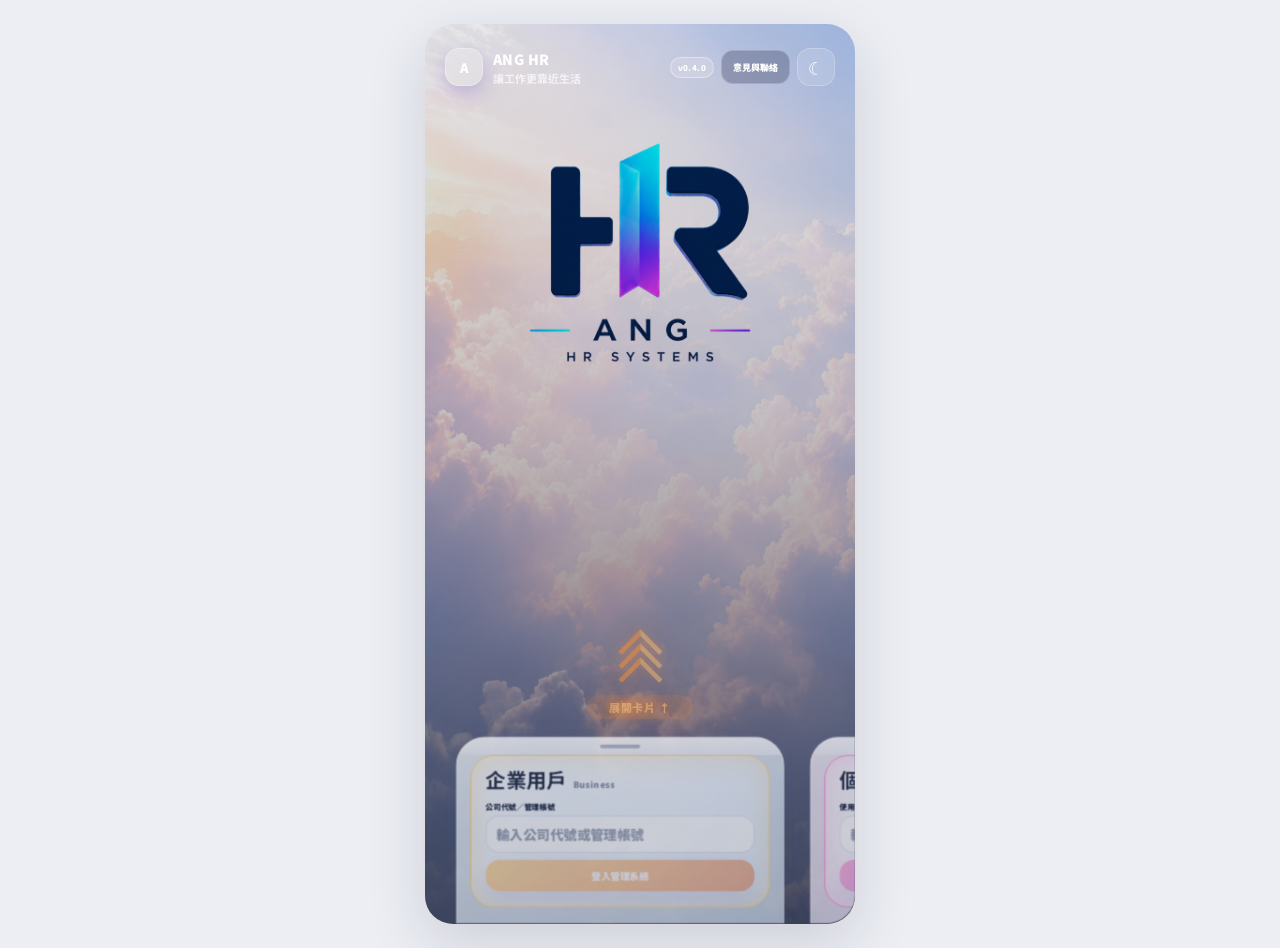
==== app/index.html @ aa12e618 "Publish ANG HR online app v0.4.0" ====
<!doctype html>
<html lang="zh-Hant">
  <head>
    <meta charset="UTF-8" />
    <meta name="viewport" content="width=device-width, initial-scale=1.0, viewport-fit=cover" />
    <meta name="theme-color" content="#f7f4fb" />
    <meta name="description" content="ANG HR 人力資源管理系統" />
    <title>ANG HR</title>
    <script type="module" crossorigin src="./assets/index-CtvZMGlQ.js"></script>
    <link rel="stylesheet" crossorigin href="./assets/index-B-jvXPIR.css">
  </head>
  <body>
    <div id="root"></div>
  </body>
</html>
---- app/assets/index-B-jvXPIR.css ----
@import "https://fonts.googleapis.com/css2?family=Noto+Sans+TC:wght@400;500;600;700;800;900&display=swap";:root{color:#182033;font-synthesis:none;--emp-1:#ff87e0;--emp-2:#cca4ff;--emp-3:#8089ff;--emp-4:#59ddff;--emp-deep:#a34d91;--admin-1:#ff9c50;--admin-2:#ff6d1d;--admin-3:#ffb97f;--bg:#f6f7fb;--card:#fff;--text:#171b2a;--muted:#7a8090;--soft:#f1f2f7;--border:#14192d12;--shadow:0 8px 28px #14182d12;background:#eceef4;font-family:Noto Sans TC,system-ui,sans-serif}*{box-sizing:border-box}body{min-width:320px;min-height:100vh;margin:0}button,input,select,textarea{font:inherit}button{cursor:pointer}button:active{transform:scale(.98)}.employee-gradient{background:var(--emp-gradient,linear-gradient(135deg,var(--emp-1) 0%,var(--emp-2) 34%,var(--emp-3) 68%,var(--emp-4) 100%))}.admin-gradient{background:linear-gradient(135deg,var(--admin-1),var(--admin-2) 58%,var(--admin-3))}.landing{isolation:isolate;color:#fff;background-position:50%;background-size:cover;width:100%;max-width:430px;min-height:100dvh;margin:auto;position:relative;overflow:hidden}.landing.day{background-image:url(../ang-entry-bg-day.png)}.landing.night{background-image:url(../ang-entry-bg-night.png)}.landing-shade{z-index:-1;background:linear-gradient(#080a1e14,#0a0a2338 42%,#070818a6);position:absolute;inset:0}.landing-top{height:80px;padding:calc(14px + env(safe-area-inset-top)) 20px 8px;justify-content:space-between;align-items:center;display:flex}.brand{align-items:center;gap:10px;display:flex}.brand-mark{color:#fff;background:linear-gradient(145deg,#ff86df,#807cff 62%,#4edfff);border-radius:14px;place-items:center;width:38px;height:38px;font-weight:1000;display:grid;box-shadow:0 7px 18px #7352c847}.brand strong,.brand small{display:block}.brand strong{letter-spacing:.4px;font-size:14px;font-weight:900}.brand small{opacity:.65;margin-top:1px;font-size:9px;font-weight:700}.landing .brand-mark{-webkit-backdrop-filter:blur(12px);backdrop-filter:blur(12px);background:#ffffff2e;border:1px solid #ffffff47}.landing .brand small{opacity:.7}.icon-button{width:38px;height:38px;color:inherit;-webkit-backdrop-filter:blur(10px);backdrop-filter:blur(10px);background:#ffffff24;border:1px solid #ffffff3d;border-radius:13px;place-items:center;font-size:18px;display:grid}.landing-content{flex-direction:column;justify-content:flex-end;min-height:calc(100dvh - 120px);padding:clamp(55px,14vh,130px) 22px 30px;display:flex}.eyebrow{letter-spacing:2.5px;opacity:.72;margin-bottom:8px;font-size:10px;font-weight:900}.landing h1{letter-spacing:-1px;margin:0 0 12px;font-size:32px;font-weight:900;line-height:1.34}.landing-content>p{opacity:.78;margin:0 0 24px;font-size:13px}.entry-grid{grid-template-columns:1fr 1fr;gap:10px;display:grid}.entry-card{text-align:left;color:#fff;-webkit-backdrop-filter:blur(16px);backdrop-filter:blur(16px);background:#ffffff21;border:1px solid #ffffff3b;border-radius:24px;min-height:168px;padding:16px;box-shadow:0 15px 35px #00000024}.entry-card>*{display:block}.entry-icon{background:#fff3;border-radius:13px;place-items:center;width:38px;height:38px;margin-bottom:16px;font-size:19px;display:grid}.entry-card strong{font-size:16px;font-weight:900}.entry-card small{opacity:.72;margin-top:4px;font-size:10px;line-height:1.5}.entry-card b{margin-top:16px;font-size:11px}.employee-entry{background:linear-gradient(145deg,#ff74d661,#6869ff4d)}.manager-entry{background:linear-gradient(145deg,#ff954966,#ff5b1647)}.platform-link{color:#fff;text-underline-offset:4px;opacity:.72;background:0 0;border:0;margin:17px auto 0;font-size:11px;text-decoration:underline}.landing footer{text-align:center;letter-spacing:1px;opacity:.4;width:100%;font-size:8px;position:absolute;bottom:10px}.glass-panel{-webkit-backdrop-filter:blur(24px);backdrop-filter:blur(24px);background:#1210307a;border:1px solid #fff3;border-radius:28px;padding:22px;box-shadow:0 25px 55px #0003}.glass-panel .back-link{color:#fff;background:0 0;border:0;margin-bottom:28px;padding:0;font-size:11px}.panel-symbol{border-radius:16px;place-items:center;width:46px;height:46px;margin-bottom:15px;font-size:22px;display:grid}.employee-symbol{background:linear-gradient(135deg,#ff86df,#7e82ff)}.glass-panel h2{margin:0 0 8px;font-size:24px}.glass-panel>p{opacity:.72;margin-bottom:24px;font-size:12px;line-height:1.7}.field-label{margin:0 0 7px;font-size:11px;font-weight:800;display:block}.glass-panel input,.leave-form input,.leave-form select,.leave-form textarea,.publish-form input,.publish-form select,.publish-form textarea{border:1px solid var(--border);color:#171b2a;background:#ffffffeb;border-radius:15px;outline:0;width:100%;padding:13px 14px}.glass-panel input{color:#fff;letter-spacing:2px;background:#ffffff29;border-color:#fff3}.glass-panel input::placeholder{color:#ffffff73}.primary{color:#fff;border:0;border-radius:17px;width:100%;margin-top:13px;padding:14px 16px;font-weight:900;box-shadow:0 12px 24px #5844a02e}.privacy-note{text-align:center;opacity:.48;margin-top:13px;font-size:9px;display:block}.wide-panel{padding-top:18px}.wide-panel .back-link{margin-bottom:14px}.plan-switch{gap:6px;margin:12px 0;display:flex}.plan-switch button{background:#ffffff38;border:0;border-radius:99px;width:26px;height:5px;padding:0;font-size:0}.plan-switch button.active{background:#fff;width:48px}.plan-card{background:#ffffff24;border:1px solid #ffffff29;border-radius:20px;padding:16px}.plan-card-top{justify-content:space-between;align-items:center;display:flex}.plan-card-top span{opacity:.6;font-size:9px}.plan-card-top b{background:#ffffff2b;border-radius:99px;padding:4px 7px;font-size:8px}.plan-card h3{margin:3px 0;font-size:18px}.plan-price{font-size:25px;font-weight:900}.plan-price small{font-size:10px}.plan-card p{opacity:.7;font-size:10px}.plan-card ul{margin-bottom:0;padding-left:18px;font-size:10px;line-height:1.9}.plan-basic{background:linear-gradient(145deg,#26bd7938,#ffffff1f)}.plan-plus{background:linear-gradient(145deg,#5295ff40,#ffffff1f)}.plan-premium{background:linear-gradient(145deg,#b063ff47,#ffffff1f)}.manager-view{width:100%;min-width:0}.manager-back{color:#fff;-webkit-backdrop-filter:blur(12px);backdrop-filter:blur(12px);background:#0e112d47;border:1px solid #ffffff38;border-radius:99px;margin:2px 20px 8px;padding:7px 11px;font-size:10px;font-weight:800}.manager-carousel-wrap{width:100%;min-width:0}.manager-swipe-caption{color:#ffffffc7;letter-spacing:.5px;justify-content:center;align-items:center;gap:12px;height:28px;padding:0 20px;font-size:9px;font-weight:900;display:flex}.manager-swipe-caption button{color:#fff;background:#ffffff26;border:0;border-radius:50%;width:24px;height:24px;font-size:18px;line-height:1}.manager-carousel{scroll-snap-type:x mandatory;overscroll-behavior-x:contain;scrollbar-width:none;touch-action:pan-x;gap:12px;width:100%;padding:0 24px 6px;scroll-padding-inline:24px;display:flex;overflow-x:auto}.manager-carousel::-webkit-scrollbar{display:none}.manager-card{scroll-snap-align:center;opacity:.72;-webkit-backdrop-filter:blur(24px);backdrop-filter:blur(24px);background:linear-gradient(155deg,#111737e0,#1c1b44c4);border:1px solid #ffffff29;border-radius:30px;flex:0 0 calc(100vw - 48px);max-width:342px;height:575px;transition:opacity .25s,transform .25s;position:relative;overflow-y:auto;transform:scale(.96)translateY(5px);box-shadow:0 18px 42px #04071947}.manager-card.active{opacity:1;transform:none}.manager-card-handle{z-index:2;background:#ffffff4d;border-radius:99px;width:42px;height:4px;margin:10px auto 3px;position:sticky;top:0}.manager-card-body,.intro-card-content{padding:16px 18px 20px}.manager-card h2{margin:4px 0 12px;font-size:22px;line-height:1.28}.manager-card p{color:#ffffffa8;font-size:10px;line-height:1.65}.manager-card label{margin:12px 0 0;font-size:9px;font-weight:900;display:block}.manager-card input{color:#fff;background:#ffffff1a;border:1px solid #ffffff24;border-radius:14px;outline:0;width:100%;margin-top:5px;padding:12px;font-size:10px;display:block}.manager-card input::placeholder{color:#ffffff73}.manager-card .card-main-action{color:#fff;background:linear-gradient(135deg,#ff87e0,#817fff 65%,#59ddff);border:0;border-radius:15px;width:100%;margin-top:14px;padding:12px;font-size:10px;font-weight:900;box-shadow:0 10px 24px #6859d247}.login-split{grid-template-columns:1fr 1fr;gap:7px;margin-top:7px;display:grid}.login-split button{color:#fff;background:#ffffff17;border:1px solid #ffffff24;border-radius:12px;padding:9px 5px;font-size:9px}.intro-card-content{text-align:center;flex-direction:column;justify-content:center;min-height:540px;display:flex}.gesture-directions{grid-template-columns:1fr auto 1fr;align-items:center;gap:7px;margin:12px 0 18px;display:grid}.gesture-directions span{color:#78e8ff;font-size:8px;font-weight:900}.gesture-directions b{background:linear-gradient(145deg,#ff87e04d,#59ddff47);border-radius:17px;place-items:center;width:48px;height:48px;font-size:9px;display:grid}.trial-row{gap:6px;display:flex}.trial-row input{margin:0}.trial-row button{white-space:nowrap;color:#fff;background:linear-gradient(135deg,#ff87e0,#8089ff);border:0;border-radius:13px;padding:0 10px;font-size:8px;font-weight:900}.intro-features{grid-template-columns:1fr 1fr;gap:7px;margin-top:18px;display:grid}.intro-features span{background:#ffffff0f;border:1px solid #ffffff1a;border-radius:13px;padding:9px 5px;font-size:8px}.manager-price{margin:7px 0;font-size:27px;font-weight:900}.manager-price small{margin-left:3px;font-size:9px}.manager-tags{flex-wrap:wrap;gap:5px;display:flex}.manager-tags span{background:#ffffff1a;border-radius:99px;padding:5px 7px;font-size:7px;font-weight:800}.manager-card.solo{background:linear-gradient(155deg,#464856e8,#1c1f2dd6)}.manager-card.personal-plus{background:linear-gradient(155deg,#5b184ce6,#292052d6)}.manager-card.business{background:linear-gradient(155deg,#0d314ceb,#291e5adb)}.manager-card.contact{background:linear-gradient(155deg,#46184de6,#122c50d6)}.tier-selector{grid-template-columns:repeat(3,1fr);gap:5px;margin:14px 0 8px;display:grid}.tier-selector button{color:#fff;background:#ffffff0f;border:1px solid #ffffff1f;border-radius:12px;padding:9px 3px}.tier-selector button>*{display:block}.tier-selector strong{font-size:9px}.tier-selector span{opacity:.65;font-size:7px}.tier-selector button.active{background:#59ddff29;border-color:#6fe2ff;box-shadow:0 0 16px #59ddff2b}.tier-detail{background:#ffffff12;border-radius:14px;padding:11px}.tier-detail strong{font-size:10px}.tier-detail p{margin:3px 0 0}.manager-dots{justify-content:center;gap:5px;padding:8px;display:flex}.manager-dots button{background:#ffffff4d;border:0;border-radius:99px;width:6px;height:6px;padding:0;transition:all .2s}.manager-dots button.active{background:#fff;width:22px}.app-shell{background:var(--bg);width:100%;max-width:540px;min-height:100vh;color:var(--text);margin:0 auto;padding-bottom:100px;transition:all .2s}.app-shell.dark{--bg:#11131c;--card:#1c1f2b;--text:#f5f5fa;--muted:#9da2b3;--soft:#252936;--border:#ffffff12;--shadow:0 8px 28px #0000002e}.topbar{z-index:20;background:color-mix(in srgb,var(--card) 93%,transparent);-webkit-backdrop-filter:blur(16px);backdrop-filter:blur(16px);justify-content:space-between;align-items:center;height:63px;padding:8px 14px;display:flex;position:sticky;top:0;box-shadow:0 2px 13px #0000000a}.top-actions{align-items:center;gap:7px;display:flex}.topbar .icon-button{background:var(--soft);width:34px;height:34px;color:var(--text);border:0;font-size:15px}.user-chip{text-align:right;margin-right:4px}.user-chip span,.user-chip small{display:block}.user-chip span{font-size:11px;font-weight:900}.user-chip small{color:var(--muted);margin-top:1px;font-size:8px}.safe{padding:12px 16px 0}.page-enter{animation:.24s page-in}@keyframes page-in{0%{opacity:.3;transform:translateY(4px)}to{opacity:1;transform:none}}.hero{color:#fff;border-radius:27px;flex-direction:column;justify-content:space-between;min-height:180px;padding:24px 20px;display:flex;position:relative;overflow:hidden;box-shadow:0 16px 32px #7465d238}.hero:after{content:"";border:28px solid #ffffff1c;border-radius:50%;width:170px;height:170px;position:absolute;top:-70px;right:-70px}.hero-kicker{letter-spacing:1.7px;opacity:.72;font-size:8px;font-weight:900}.hero h1{margin:5px 0 4px;font-size:25px;line-height:1.2}.hero p{opacity:.76;margin:0;font-size:11px}.hero-status{z-index:1;align-items:end;gap:9px;display:flex;position:relative}.hero-status small{opacity:.7;font-size:9px}.hero-status strong{font-size:15px}.hero-status span{background:#ffffff2b;border-radius:99px;margin-left:auto;padding:5px 8px;font-size:9px}.stat-grid{grid-template-columns:repeat(3,1fr);gap:8px;margin:9px 0;display:grid}.stat-grid button{border:1px solid var(--border);text-align:left;background:var(--card);color:var(--text);box-shadow:var(--shadow);border-radius:19px;padding:13px 10px}.stat-grid small,.stat-grid strong,.stat-grid span{display:block}.stat-grid small{color:var(--muted);font-size:8px;font-weight:800}.stat-grid strong{margin:5px 0 1px;font-size:15px}.stat-grid span{color:var(--muted);white-space:nowrap;font-size:8px}.card{background:var(--card);border:1px solid var(--border);box-shadow:var(--shadow);border-radius:23px;margin-bottom:10px;padding:15px}.card-heading{justify-content:space-between;align-items:center;margin-bottom:12px;display:flex}.card h3{margin:0;font-size:14px;font-weight:900}.text-button{color:var(--emp-deep);background:0 0;border:0;font-size:9px;font-weight:800}.admin-text{color:#e45f12}.timeline>div,.shift-list>div{border-bottom:1px solid var(--border);align-items:center;gap:9px;min-height:50px;display:flex}.timeline>div:last-child,.shift-list>div:last-child{border-bottom:0}.timeline b{font-size:16px}.timeline>div>span{color:var(--muted);width:23px;font-size:8px}.timeline i,.shift-list i{width:7px;height:7px;box-shadow:0 0 0 5px color-mix(in srgb,currentColor 13%,transparent);border-radius:50%}.pink{color:#ff76cd;background:#ff76cd}.purple{color:#8d80ff;background:#8d80ff}.timeline p,.shift-list p{flex:1;margin:0}.timeline p strong,.timeline p small,.shift-list p strong,.shift-list p small{display:block}.timeline p strong,.shift-list p strong{font-size:11px}.timeline p small,.shift-list p small{color:var(--muted);margin-top:2px;font-size:8px}.notice-list button,.settings-list button{border:0;border-bottom:1px solid var(--border);width:100%;color:var(--text);text-align:left;background:0 0;align-items:center;gap:10px;padding:9px 0;display:flex}.notice-list button:last-child,.settings-list button:last-child{border:0}.notice-icon,.settings-list button>span{border-radius:12px;place-items:center;width:34px;height:34px;font-weight:900;display:grid}.amber{color:#f29a1f;background:#fff0d7}.blue{color:#7188ff;background:#e7eeff}.notice-list p,.settings-list p{flex:1;margin:0}.notice-list strong,.notice-list small,.settings-list strong,.settings-list small{display:block}.notice-list strong,.settings-list strong{font-size:11px}.notice-list small,.settings-list small{color:var(--muted);margin-top:2px;font-size:8px}.notice-list b,.settings-list b{color:var(--muted)}.announcement{background:linear-gradient(135deg,color-mix(in srgb,var(--emp-1) 10%,var(--soft)),color-mix(in srgb,var(--emp-4) 10%,var(--soft)));border-radius:16px;padding:12px}.announcement>*{display:block}.announcement span{color:var(--emp-deep);font-size:8px;font-weight:900}.announcement strong{margin:5px 0;font-size:12px}.announcement p{color:var(--muted);margin:0;font-size:9px;line-height:1.5}.announcement small{color:var(--muted);margin-top:7px;font-size:8px}.composer{gap:6px;display:flex}.composer input,.search input,.inline-form input{background:var(--soft);color:var(--text);border:0;border-radius:13px;outline:0;flex:1;padding:10px 12px;font-size:10px}.composer button,.inline-form button{background:linear-gradient(135deg,var(--emp-1),var(--emp-3));color:#fff;border:0;border-radius:12px;padding:0 13px;font-size:9px;font-weight:900}.messages{margin-top:10px}.messages article{border-top:1px solid var(--border);gap:9px;padding:8px 0;display:flex}.messages article>span,.approval-avatar{color:#95628e;background:#ffe4f6;border-radius:10px;flex:none;place-items:center;width:29px;height:29px;font-size:10px;font-weight:900;display:grid}.messages p{margin:0;font-size:9px;line-height:1.5}.messages p strong{font-size:10px;display:block}.messages p small{color:var(--muted);margin-left:6px;font-size:7px;font-weight:400}.bottom-nav{z-index:30;width:100%;max-width:540px;height:76px;padding:7px 10px calc(7px + env(safe-area-inset-bottom));background:color-mix(in srgb,var(--card) 94%,transparent);border-top:1px solid var(--border);-webkit-backdrop-filter:blur(18px);backdrop-filter:blur(18px);display:flex;position:fixed;bottom:0;left:50%;transform:translate(-50%);box-shadow:0 -10px 30px #14192d0d}.bottom-nav button{color:var(--muted);background:0 0;border:0;flex-direction:column;flex:1;justify-content:center;align-items:center;gap:3px;font-size:8px;font-weight:800;display:flex;position:relative}.bottom-nav .icon{font-size:18px;font-weight:500}.bottom-nav button.active{color:var(--emp-deep)}.bottom-nav button.active:before{content:"";background:linear-gradient(90deg,var(--emp-1),var(--emp-3));border-radius:0 0 4px 4px;width:25px;height:3px;position:absolute;top:-7px}.bottom-nav.admin button.active{color:#de5a0d}.bottom-nav.admin button.active:before{background:linear-gradient(90deg,var(--admin-1),var(--admin-2))}.bottom-nav.admin .icon{font-size:16px}.page-title{justify-content:space-between;align-items:center;margin:6px 2px 14px;display:flex}.page-title span{letter-spacing:1.5px;color:var(--emp-deep);font-size:8px;font-weight:900}.admin .page-title span{color:#e35e14}.page-title h1{margin:2px 0 0;font-size:22px}.pill{background:var(--soft);color:var(--text);border:0;border-radius:99px;padding:8px 12px;font-size:9px;font-weight:800}.week-grid{grid-template-columns:repeat(7,1fr);gap:4px;display:grid}.week-grid>div{text-align:center;border-radius:13px;min-width:0;padding:8px 2px}.week-grid small,.week-grid b,.week-grid span{display:block}.week-grid small{color:var(--muted);font-size:7px}.week-grid b{margin:4px 0;font-size:12px}.week-grid span{color:var(--emp-deep);font-size:7px;font-weight:800}.week-grid .today{background:linear-gradient(145deg,var(--emp-1),var(--emp-3));color:#fff}.week-grid .today small,.week-grid .today span{color:#fff}.week-grid .off{background:var(--soft)}.summary-row{text-align:center;grid-template-columns:repeat(3,1fr);display:grid}.summary-row>div{border-right:1px solid var(--border)}.summary-row>div:last-child{border:0}.summary-row small,.summary-row strong{display:block}.summary-row small{color:var(--muted);font-size:8px}.summary-row strong{margin-top:4px;font-size:14px}.shift-list>div>span{color:var(--muted);width:32px;font-size:9px}.shift-list>div>b{font-size:10px}.clock-hero{text-align:center;padding:26px 0 15px}.clock-ring{background:var(--card);border:12px solid color-mix(in srgb,var(--emp-2) 20%,var(--soft));width:200px;height:200px;box-shadow:0 0 0 1px var(--border),0 15px 35px #6450b41a;border-radius:50%;flex-direction:column;justify-content:center;align-items:center;margin:0 auto;display:flex}.clock-ring small{color:var(--muted);font-size:9px}.clock-ring strong{letter-spacing:-1px;margin:3px 0;font-size:36px}.clock-ring span{color:var(--muted);font-size:9px}.clock-hero>p{color:#43a76d;font-size:8px}.pulse{background:#49c07b;border-radius:50%;width:6px;height:6px;margin-right:5px;display:inline-block}.clock-hero>button{background:linear-gradient(135deg,var(--emp-1),var(--emp-3));color:#fff;border:0;border-radius:18px;width:180px;padding:13px;font-size:14px;font-weight:900;box-shadow:0 12px 25px #7d6edc42}.clock-hero>button.clock-out{background:linear-gradient(135deg,#8991a5,#5f6677)}.clock-hero>button small{opacity:.7;margin-top:2px;font-size:7px;font-weight:500;display:block}.clock-record>div{align-items:center;gap:10px;padding:8px 0;display:flex}.record-dot{background:var(--soft);width:28px;height:28px;color:var(--muted);border-radius:10px;place-items:center;display:grid}.record-dot.done{color:#35a569;background:#e2f8eb}.clock-record p{flex:1;margin:0}.clock-record small,.clock-record strong{display:block}.clock-record small{color:var(--muted);font-size:8px}.clock-record strong{font-size:13px}.clock-record em{color:var(--muted);font-size:8px;font-style:normal}.attendance-bars{justify-content:space-around;align-items:flex-end;height:110px;display:flex}.attendance-bars>div{text-align:center;width:30px}.attendance-bars span{background:linear-gradient(to top,var(--emp-3),var(--emp-1));border-radius:6px 6px 2px 2px;width:13px;margin:auto;display:block}.attendance-bars b,.attendance-bars small{margin-top:3px;font-size:7px;display:block}.attendance-bars small{color:var(--muted)}.leave-balance{grid-template-columns:repeat(3,1fr);gap:7px;margin-bottom:10px;display:grid}.leave-balance>div{background:var(--card);border:1px solid var(--border);text-align:center;border-radius:17px;padding:12px}.leave-balance span,.leave-balance strong{display:block}.leave-balance span{color:var(--muted);font-size:8px}.leave-balance strong{margin-top:3px;font-size:17px}.leave-balance strong small{font-size:8px}.leave-form{grid-template-columns:1fr 1fr;gap:10px;display:grid}.leave-form label,.publish-form label{font-size:9px;font-weight:800}.leave-form input,.leave-form select,.leave-form textarea,.publish-form input,.publish-form select,.publish-form textarea{background:var(--soft);color:var(--text);border:0;margin-top:5px;padding:11px;font-size:10px;display:block}.leave-form textarea,.publish-form textarea{resize:vertical;min-height:75px}.leave-form .full,.leave-form button{grid-column:1/-1}.request-list>div{align-items:center;gap:9px;padding:8px 0;display:flex}.request-icon{color:#a05fc3;background:#f7e7ff;border-radius:10px;place-items:center;width:31px;height:31px;display:grid}.request-list p{flex:1;margin:0}.request-list strong,.request-list small{display:block}.request-list strong{font-size:10px}.request-list small{color:var(--muted);font-size:8px}.request-list em{color:#c18416;background:#fff4d7;border-radius:99px;padding:4px 7px;font-size:8px;font-style:normal}.empty{text-align:center;color:var(--muted);padding:25px;font-size:9px}.profile-card{color:#fff;border-radius:24px;align-items:center;gap:12px;margin-bottom:10px;padding:19px;display:flex}.avatar{background:#ffffff38;border-radius:16px;place-items:center;width:48px;height:48px;font-size:18px;font-weight:900;display:grid}.profile-card h2{margin:0;font-size:17px}.profile-card p{opacity:.75;margin:3px 0;font-size:9px}.profile-card button{color:#fff;background:#ffffff26;border:1px solid #ffffff59;border-radius:10px;margin-left:auto;padding:6px 9px;font-size:8px}.settings-list button>span{background:var(--soft);color:var(--emp-deep)}.switch{background:#d6d8e0;border-radius:99px;width:35px;height:20px;position:relative}.switch:after{content:"";background:#fff;border-radius:50%;width:14px;height:14px;transition:all .2s;position:absolute;top:3px;left:3px}.switch.on{background:#8e82ff}.switch.on:after{left:18px}.theme-swatches{gap:10px;display:flex}.theme-swatches button{border:3px solid var(--card);width:42px;height:42px;box-shadow:0 0 0 1px var(--border);border-radius:14px}.theme-swatches button.selected{box-shadow:0 0 0 2px var(--emp-3)}.admin .hero{box-shadow:0 16px 32px #e65a142e}.admin-stats{grid-template-columns:1fr 1fr;gap:8px;margin:9px 0;display:grid}.admin-stats button{border:1px solid var(--border);background:var(--card);color:var(--text);text-align:left;border-radius:18px;align-items:center;gap:9px;padding:12px;display:flex}.stat-icon{border-radius:11px;place-items:center;width:34px;height:34px;display:grid}.stat-icon.orange{color:#ef711f;background:#fff0e5}.stat-icon.green{color:#2faa68;background:#e5f8ec}.stat-icon.red{color:#ee6258;background:#ffe8e6}.stat-icon.blue{color:#6384df;background:#e7efff}.admin-stats p{flex:1;margin:0}.admin-stats small,.admin-stats strong{display:block}.admin-stats small{color:var(--muted);font-size:8px}.admin-stats strong{font-size:15px}.admin-stats em{color:var(--muted);font-size:7px;font-style:normal}.quick-grid{grid-template-columns:repeat(4,1fr);gap:5px;display:grid}.quick-grid button{color:var(--text);background:0 0;border:0;font-size:8px;font-weight:700}.quick-grid span{color:#e86214;background:#fff0e6;border-radius:12px;place-items:center;width:37px;height:37px;margin:0 auto 5px;font-size:16px;display:grid}.approval-list>div{border-bottom:1px solid var(--border);align-items:center;gap:9px;padding:9px 0;display:flex}.approval-list>div:last-child{border:0}.approval-avatar{color:#d95f15;background:#ffeadc}.approval-list p{flex:1;margin:0}.approval-list p strong,.approval-list p span{display:block}.approval-list p strong{font-size:10px}.approval-list p strong small{color:#e3651a;margin-left:6px;font-size:8px;display:inline}.approval-list p span{color:var(--muted);margin-top:2px;font-size:8px}.approval-list>div>b{color:var(--muted)}.approval-actions{gap:4px;display:flex}.approval-actions button{background:var(--soft);color:var(--muted);border:0;border-radius:8px;padding:5px 7px;font-size:7px}.approval-actions button:last-child{color:#d85c12;background:#ffebde}.approval-actions em{color:#d26b34;font-size:8px;font-style:normal}.approval-actions em.approved{color:#2b9c61}.branch-list>div{align-items:center;gap:9px;padding:8px 0;display:flex}.branch-dot{background:#49bd78;border-radius:50%;width:9px;height:9px;box-shadow:0 0 0 5px #e5f7ec}.branch-list p{flex:1;margin:0}.branch-list strong,.branch-list small{display:block}.branch-list strong{font-size:10px}.branch-list small{color:var(--muted);font-size:8px}.branch-list em{color:#35a269;background:#e7f8ee;border-radius:99px;padding:4px 7px;font-size:7px;font-style:normal}.count-badge{color:#fff;background:#ff6f21;border-radius:10px;place-items:center;width:29px;height:29px;font-size:11px;display:grid}.filter-tabs{background:var(--card);border-radius:14px;margin-bottom:10px;padding:4px;display:flex}.filter-tabs button{color:var(--muted);background:0 0;border:0;border-radius:10px;flex:1;padding:7px 3px;font-size:8px;font-weight:800}.filter-tabs button.active{color:#df5d10;background:#fff0e6}.add-button{color:#fff;background:linear-gradient(135deg,var(--admin-1),var(--admin-2));border:0;border-radius:12px;padding:9px 12px;font-size:9px;font-weight:900}.search{background:var(--card);border:1px solid var(--border);border-radius:15px;align-items:center;gap:5px;margin-bottom:10px;padding:3px 10px;display:flex}.search input{background:0 0}.inline-form{gap:7px;display:flex}.inline-form button{background:linear-gradient(135deg,var(--admin-1),var(--admin-2))}.people-list>div,.payroll-list>div{border-bottom:1px solid var(--border);align-items:center;gap:9px;padding:9px 0;display:flex}.people-list>div:last-child,.payroll-list>div:last-child{border:0}.people-avatar,.payroll-list>div>span{color:#d45a14;background:#ffeadc;border-radius:11px;place-items:center;width:34px;height:34px;font-size:10px;font-weight:900;display:grid}.people-avatar.a1{color:#7567cf;background:#e9e5ff}.people-avatar.a2{color:#2c9d65;background:#e2f7ec}.people-avatar.a3{color:#4c86bd;background:#e3f2ff}.people-list p,.payroll-list p{flex:1;margin:0}.people-list strong,.people-list small,.payroll-list p>*{display:block}.people-list strong{font-size:10px}.people-list small{color:var(--muted);font-size:8px}.people-list em{color:var(--muted);font-size:7px;font-style:normal}.people-list em.online{color:#32a369}.people-list b{color:var(--muted)}.salary-hero{color:#fff;border-radius:23px;margin-bottom:10px;padding:20px}.salary-hero small,.salary-hero strong{display:block}.salary-hero>small{opacity:.75;font-size:9px}.salary-hero>strong{margin:5px 0 12px;font-size:27px}.salary-hero div{gap:18px;display:flex}.salary-hero div span{opacity:.78;font-size:8px}.payroll-list p strong{font-size:10px}.payroll-list p strong small{color:var(--muted);font-size:7px;font-weight:500}.payroll-list p em{color:var(--muted);font-size:7px;font-style:normal}.payroll-list>div>b{font-size:10px}.admin-settings button>span{color:#db5b12;background:#fff0e6}.publish-form{flex-direction:column;gap:10px;display:flex}.publish-form .primary{margin-top:0}.admin-announcement{background:linear-gradient(135deg,#fff2e9,var(--soft))}.dark .admin-announcement{background:linear-gradient(135deg,#30251f,var(--soft))}.admin-announcement span{color:#d55b13}@media (width>=541px){body{padding:24px 0}.app-shell,.landing{border-radius:28px;min-height:calc(100vh - 48px);overflow:hidden;box-shadow:0 20px 60px #14192d24}.bottom-nav{border-radius:0 0 28px 28px;bottom:24px}.topbar{border-radius:28px 28px 0 0}.landing-content{min-height:calc(100vh - 168px)}}@media (width<=370px){.safe{padding-left:12px;padding-right:12px}.hero{min-height:168px;padding:20px 17px}.stat-grid button{padding:11px 7px}.stat-grid strong{font-size:13px}.quick-grid span{width:33px;height:33px}.landing-content{padding-left:18px;padding-right:18px}.entry-card{padding:14px}}@media (prefers-reduced-motion:reduce){*{scroll-behavior:auto!important;transition:none!important;animation:none!important}}.manager-carousel{align-items:flex-end;min-height:calc(100dvh - 185px)}.manager-card{touch-action:pan-x pan-y;height:196px;transition:height .34s cubic-bezier(.22,.8,.26,1),opacity .25s,transform .25s;overflow:hidden}.manager-card.expanded{height:min(86dvh,720px);overflow-y:auto}.manager-card-toggle{z-index:4;color:#ffffffad;background:linear-gradient(#0f122ef5,#0f122e5c);border:0;flex-direction:column;justify-content:center;align-items:center;gap:3px;width:100%;height:31px;display:flex;position:sticky;top:0}.manager-card-toggle .pull-bar{background:#ffffff61;border-radius:99px;width:42px;height:4px;display:block}.manager-card-toggle em{letter-spacing:.7px;font-size:11px;font-style:normal;font-weight:900}.manager-carousel-wrap{position:relative}.manager-pull-cue{z-index:8;pointer-events:none;opacity:.68;filter:drop-shadow(0 0 5px #ff90308a)drop-shadow(0 0 13px #ff702057);flex-direction:column;justify-content:center;align-items:center;width:64px;height:58px;display:flex;position:absolute;bottom:211px;left:50%;transform:translate(-50%)}.manager-pull-cue i{border-top:4px solid #ffbe68b3;border-left:4px solid #ff8e30c2;width:40px;height:21px;margin-top:-8px;animation:1.55s ease-in-out infinite pull-chevron-rise;display:block;transform:rotate(45deg)skew(-8deg,-8deg)}.manager-pull-cue i:nth-child(2){animation-delay:.14s}.manager-pull-cue i:nth-child(3){animation-delay:.28s}@keyframes pull-chevron-rise{0%,to{opacity:.25;translate:0 7px}48%{opacity:1;translate:0 -3px}}.manager-card.collapsed:after{content:"";z-index:3;pointer-events:none;background:linear-gradient(#0000,#131635f5);height:48px;position:absolute;bottom:0;left:0;right:0}.manager-card.collapsed .intro-card-content{justify-content:flex-start;min-height:0;padding-top:8px}.manager-card.collapsed .intro-card-content h2{margin:1px 0 5px;font-size:19px}.manager-card.collapsed .gesture-directions{margin:4px 0 6px}.manager-card.collapsed .gesture-directions .gesture-divider{width:42px}.manager-card.collapsed .intro-card-content>p{display:none}.manager-card.collapsed .intro-features{grid-template-columns:1fr 1fr;gap:4px;margin-top:6px}.manager-card.collapsed .intro-features span{border-radius:9px;padding:5px 3px;font-size:10px}.manager-card.collapsed .manager-card-body{padding-top:8px}.manager-card.collapsed .manager-card-body h2{margin:2px 0 6px;font-size:18px}.manager-card.collapsed .login-description,.manager-card.collapsed .login-email,.manager-card.collapsed .login-split,.manager-card.collapsed .card-main-action,.manager-card.collapsed .manager-card-body>p,.manager-card.collapsed .tier-selector,.manager-card.collapsed .tier-detail{display:none}.manager-card.collapsed .manager-price{margin:3px 0;font-size:22px}.manager-card.collapsed .system-code{margin-top:5px}.manager-card.collapsed .system-code input{margin-top:3px;padding:9px}.manager-carousel{overflow-x:hidden}.manager-card.expanded{touch-action:pan-y}.landing-content.manager-mode{justify-content:flex-end;min-height:calc(100dvh - 80px);padding:0}.manager-carousel-wrap{flex-direction:column;justify-content:flex-end;min-height:calc(100dvh - 80px);display:flex}.manager-carousel{align-items:flex-end;min-height:calc(100dvh - 80px);padding-bottom:0}.manager-card{border-bottom:0;border-radius:30px 30px 0 0}.manager-card.collapsed.solo{border-color:#dae0efd1;box-shadow:0 0 0 1px #dae0ef57,0 0 18px #d3dcf285,0 -10px 34px #a0afd238}.manager-card.collapsed.personal-plus{border-color:#ff69cae6;box-shadow:0 0 0 1px #ff69ca57,0 0 20px #ff4fb394,0 -12px 36px #e84cbe47}.manager-card.collapsed.business{border-color:#5be0fff0;box-shadow:0 0 0 1px #5be0ff5c,0 0 21px #37cdff9e,0 -12px 38px #4f70ff4d}.manager-card.collapsed.solo.active{box-shadow:0 0 0 1px #eef3ff94,0 0 24px #dae4ffb8,0 -13px 40px #adc0eb52}.manager-card.collapsed.personal-plus.active{box-shadow:0 0 0 1px #ff97dc8c,0 0 27px #ff4fb3c7,0 -14px 42px #e049be66}.manager-card.collapsed.business.active{box-shadow:0 0 0 1px #8cedff99,0 0 28px #34d2ffd1,0 -14px 44px #4970ff6b}.manager-card.collapsed.solo,.manager-card.collapsed.personal-plus,.manager-card.collapsed.business{border-color:#ffffff1f;box-shadow:0 -12px 34px #03081c4d}.manager-card.collapsed.solo{background:linear-gradient(145deg,#15293d,#21394b)}.manager-card.collapsed.personal-plus{background:linear-gradient(145deg,#311c3d,#25284b)}.manager-card.collapsed.business{background:linear-gradient(145deg,#102e43,#1d3157)}.manager-card.collapsed.solo .manager-card-body,.manager-card.collapsed.personal-plus .manager-card-body,.manager-card.collapsed.business .manager-card-body{-webkit-backdrop-filter:blur(17px)saturate(1.25);background:linear-gradient(135deg,#422750b8,#163b4ead);border:1.5px solid;border-radius:25px;height:159px;margin:0 14px;padding:20px 22px;position:relative;overflow:hidden}.manager-card.collapsed.solo .manager-card-body{border-color:#58ddff;box-shadow:0 0 0 1px #58ddff1f,0 0 16px #39cfff4d,inset 0 0 18px #58ddff0d}.manager-card.collapsed.personal-plus .manager-card-body{border-color:#ff76cf;box-shadow:0 0 0 1px #ff76cf21,0 0 18px #ff48b95c,inset 0 0 18px #ff76cf0f}.manager-card.collapsed.business .manager-card-body{border-color:#6bceff;box-shadow:0 0 0 1px #6bceff21,0 0 18px #47a2ff66,inset 0 0 18px #6bceff0f}.manager-card.collapsed.solo.active .manager-card-body{box-shadow:0 0 0 1px #74e8ff38,0 0 23px #39cfff80,inset 0 0 20px #58ddff14}.manager-card.collapsed.personal-plus.active .manager-card-body{box-shadow:0 0 0 1px #ff97de33,0 0 25px #ff48b98c,inset 0 0 20px #ff76cf17}.manager-card.collapsed.business.active .manager-card-body{box-shadow:0 0 0 1px #92e0ff38,0 0 25px #47a2ff94,inset 0 0 20px #6bceff17}.manager-card.collapsed.solo .plan-card-top,.manager-card.collapsed.personal-plus .plan-card-top,.manager-card.collapsed.business .plan-card-top{justify-content:flex-end;position:absolute;top:19px;right:21px}.manager-card.collapsed.solo .plan-card-top span,.manager-card.collapsed.personal-plus .plan-card-top span,.manager-card.collapsed.business .plan-card-top span{display:none}.manager-card.collapsed.solo .plan-card-top b,.manager-card.collapsed.personal-plus .plan-card-top b,.manager-card.collapsed.business .plan-card-top b{color:#4bcaf2;background:#4aa9dc3d;border:1px solid #68dbff29;padding:6px 13px;font-size:11px}.manager-card.collapsed.solo .manager-card-body h2,.manager-card.collapsed.personal-plus .manager-card-body h2,.manager-card.collapsed.business .manager-card-body h2{margin:0 0 19px;font-size:27px;font-weight:900;line-height:1}.manager-card.collapsed.solo .manager-tags,.manager-card.collapsed.personal-plus .manager-tags,.manager-card.collapsed.business .manager-tags{flex-wrap:nowrap;gap:7px;max-width:66%;overflow:hidden}.manager-card.collapsed.solo .manager-tags span,.manager-card.collapsed.personal-plus .manager-tags span,.manager-card.collapsed.business .manager-tags span{background:#ffffff17;border:1px solid #ffffff1a;flex:none;padding:6px 9px;font-size:11px}.manager-card.collapsed.solo .manager-price,.manager-card.collapsed.personal-plus .manager-price,.manager-card.collapsed.business .manager-price{white-space:nowrap;margin:0;font-size:28px;line-height:1;position:absolute;top:74px;right:21px}.manager-card.collapsed.business .manager-price{font-size:19px;top:79px}.manager-card.collapsed.solo.active,.manager-card.collapsed.personal-plus.active,.manager-card.collapsed.business.active{box-shadow:0 -10px 30px #03081c57}.manager-card.collapsed.solo .manager-tags,.manager-card.collapsed.personal-plus .manager-tags,.manager-card.collapsed.business .manager-tags{max-width:calc(100% - 125px)}.manager-card.free{background:linear-gradient(145deg,#142a3ef0,#271e48e6)}.manager-card.collapsed.free .manager-card-body{-webkit-backdrop-filter:blur(18px)saturate(1.3);background:linear-gradient(135deg,#2f294fb3,#123b4ba8);border:1.5px solid #6fe2ffdb;border-radius:25px;height:140px;margin:0 14px;padding:12px 15px;position:relative;overflow:hidden;box-shadow:0 0 20px #4fd3ff59,inset 0 1px #ffffff1f}.manager-card.collapsed.free .plan-card-top{position:absolute;top:13px;right:15px}.manager-card.collapsed.free .plan-card-top span{display:none}.manager-card.collapsed.free .plan-card-top b{color:#66dcff;background:#56d3ff33;border-radius:99px;padding:5px 10px;font-size:10px}.manager-card.collapsed.free .free-card-body h2{margin:0 0 8px;font-size:29px;line-height:1}.lite-options{grid-template-columns:1fr 1fr;gap:8px;margin-top:12px;display:grid}.lite-option{color:#fff;text-align:left;background:#ffffff12;border:1px solid #ffffff1f;border-radius:16px;min-width:0;padding:12px}.lite-option span,.lite-option strong,.lite-option small,.lite-option b{display:block}.lite-option span{opacity:.62;font-size:9px}.lite-option strong{margin:3px 0;font-size:14px}.lite-option small{opacity:.7;font-size:10px;line-height:1.45}.lite-option b{color:#69e2ff;margin-top:9px;font-size:10px}.business-lite b{color:#ff89d7}.manager-card.collapsed.free .lite-options{gap:6px;margin-top:6px}.manager-card.collapsed.free .lite-option{border-radius:13px;height:72px;padding:6px 9px}.manager-card.collapsed.free .lite-option span{font-size:9px}.manager-card.collapsed.free .lite-option strong{margin:1px 0;font-size:14px}.manager-card.collapsed.free .lite-option small{white-space:nowrap;text-overflow:ellipsis;font-size:10px;line-height:1.2;overflow:hidden}.manager-card.collapsed.free .lite-option b{margin-top:3px;font-size:10px}.manager-card.personal{background:linear-gradient(145deg,#3a1c48f0,#18274ce6)}.manager-card.collapsed.personal .manager-card-body{-webkit-backdrop-filter:blur(18px)saturate(1.3);background:linear-gradient(135deg,#46224cb8,#183552ad);border:1.5px solid #ff76cfe0;border-radius:25px;height:140px;margin:0 14px;padding:12px 15px;position:relative;overflow:hidden;box-shadow:0 0 21px #ff48b961,inset 0 1px #ffffff1f}.manager-card.collapsed.personal .plan-card-top{position:absolute;top:13px;right:15px}.manager-card.collapsed.personal .plan-card-top span{display:none}.manager-card.collapsed.personal .plan-card-top b{color:#ff91da;background:#ff6bcc2e;border-radius:99px;padding:5px 10px;font-size:10px}.manager-card.collapsed.personal .personal-card-body h2{margin:0 0 8px;font-size:29px;line-height:1}.personal-options{grid-template-columns:1fr 1fr;gap:8px;margin-top:12px;display:grid}.personal-option{color:#fff;text-align:left;background:#ffffff12;border:1px solid #ffffff21;border-radius:16px;min-width:0;padding:12px}.personal-option span,.personal-option strong,.personal-option small,.personal-option b{display:block}.personal-option span{opacity:.62;font-size:9px}.personal-option strong{margin:3px 0;font-size:14px}.personal-option small{opacity:.72;font-size:10px;line-height:1.45}.personal-option b{color:#75e5ff;margin-top:9px;font-size:13px}.personal-option em{opacity:.7;font-size:8px;font-style:normal}.solo-option{background:linear-gradient(145deg,#44bee01a,#ffffff0d);border-color:#5adaff3d}.solo-option strong,.solo-option b{color:#75e5ff}.performance-option{background:linear-gradient(145deg,#ee53b71a,#ffffff0d);border-color:#ff79cd3d}.performance-option strong,.performance-option b{color:#ff91da}.solo-option.selected{background:linear-gradient(145deg,#3abbe040,#3e639724);border-color:#63e2ffe6;box-shadow:0 0 18px #3ecdf64d,inset 0 1px #ffffff1f}.performance-option.selected{background:linear-gradient(145deg,#e548ae40,#72469724);border-color:#ff7ed2eb;box-shadow:0 0 18px #f44bb852,inset 0 1px #ffffff1f}.manager-card.collapsed.personal .personal-options{gap:6px;margin-top:6px}.manager-card.collapsed.personal .personal-option{border-radius:13px;height:72px;padding:6px 9px}.manager-card.collapsed.personal .personal-option span{font-size:9px}.manager-card.collapsed.personal .personal-option strong{margin:1px 0;font-size:14px}.manager-card.collapsed.personal .personal-option small{white-space:nowrap;text-overflow:ellipsis;font-size:10px;line-height:1.2;overflow:hidden}.manager-card.collapsed.personal .personal-option b{margin-top:3px;font-size:13px}.manager-card.collapsed.personal .performance-feature-area{display:none}.performance-feature-area{border-top:1px solid #ffffff1f;margin-top:18px;padding-top:16px}.feature-area-heading{justify-content:space-between;align-items:flex-start;gap:12px;margin-bottom:12px;display:flex}.feature-area-heading strong{font-size:13px}.feature-area-heading small{color:#ffffff94;text-align:right;max-width:120px;font-size:9px;line-height:1.45}.performance-features{grid-template-columns:1fr 1fr;gap:7px;display:grid}.performance-feature{background:0 0;border:0;align-items:center;gap:8px;min-height:34px;padding:7px 2px;transition:all .22s;display:flex}.performance-feature i{border-radius:50%;flex:0 0 18px;place-items:center;width:18px;height:18px;font-size:10px;font-style:normal;display:grid}.performance-feature span{font-size:10px;line-height:1.25}.performance-feature.dimmed{color:#cfd3e066;background:0 0}.performance-feature.dimmed i{color:#d7dce96b;background:#aeb5c817}.personal-card-body.solo .performance-feature.included{color:#b8f3ff;background:0 0}.personal-card-body.solo .performance-feature.included i{color:#082e3c;background:#75e5ff;box-shadow:0 0 10px #51d8fa7a}.personal-card-body.performance .performance-feature.included{color:#ffd0ec;background:0 0}.personal-card-body.performance .performance-feature.included i{color:#42102f;background:#ff91da;box-shadow:0 0 10px #ff69ca80}.personal-select-action{margin-bottom:8px}.manager-card.collapsed.business .business-card-body{height:140px;margin:0 14px;padding:12px 15px}.manager-card.collapsed.business .business-card-body h2{margin:0 0 8px;font-size:29px;line-height:1}.business-options{grid-template-columns:repeat(3,1fr);gap:7px;margin-top:12px;display:grid}.business-option{color:#fff;text-align:left;background:#ffffff0f;border:1px solid #ffffff1f;border-radius:14px;min-width:0;padding:10px 8px}.business-option span,.business-option strong,.business-option b{display:block}.business-option span{opacity:.6;font-size:8px}.business-option strong{margin:3px 0;font-size:13px}.business-option b{font-size:11px}.business-option em{opacity:.65;margin-left:2px;font-size:7px;font-style:normal}.basic-option{background:linear-gradient(145deg,#46bee11a,#ffffff0a);border-color:#5bddff38}.basic-option strong,.basic-option b{color:#71e5ff}.pro-option{background:linear-gradient(145deg,#865be61c,#ffffff0a);border-color:#aa84ff38}.pro-option strong,.pro-option b{color:#b9a0ff}.premium-option{background:linear-gradient(145deg,#e7a6441a,#ffffff0a);border-color:#ffc46438}.premium-option strong,.premium-option b{color:#ffd07e}.basic-option.selected{background:#3cbee133;border-color:#66e4ffeb;box-shadow:0 0 17px #3fcff54d}.pro-option.selected{background:#8158e038;border-color:#b491ffeb;box-shadow:0 0 17px #8f65ef52}.premium-option.selected{background:#e2a13c33;border-color:#ffcc70f0;box-shadow:0 0 17px #f2b14952}.manager-card.collapsed.business .business-options{gap:5px;margin-top:6px}.manager-card.collapsed.business .business-option{border-radius:12px;height:72px;padding:6px 7px}.manager-card.collapsed.business .business-option span{font-size:8px}.manager-card.collapsed.business .business-option strong{margin:3px 0;font-size:13px}.manager-card.collapsed.business .business-option b{font-size:11px}.manager-card.collapsed.business .business-feature-area{display:none}.business-feature-area{border-top:1px solid #ffffff1f;margin-top:18px;padding-top:16px}.business-features{grid-template-columns:1fr 1fr;gap:7px;display:grid}.business-feature{background:0 0;border:0;align-items:center;gap:8px;min-height:34px;padding:7px 2px;transition:all .22s;display:flex}.business-feature i{border-radius:50%;flex:0 0 18px;place-items:center;width:18px;height:18px;font-size:10px;font-style:normal;display:grid}.business-feature span{font-size:10px;line-height:1.25}.business-feature.dimmed{color:#cfd3e066;background:0 0}.business-feature.dimmed i{color:#d7dce96b;background:#aeb5c817}.business-card-body.basic .business-feature.included{color:#baf4ff;background:0 0}.business-card-body.basic .business-feature.included i{color:#082f3a;background:#71e5ff;box-shadow:0 0 10px #53dcfa75}.business-card-body.pro .business-feature.included{color:#ddd3ff;background:0 0}.business-card-body.pro .business-feature.included i{color:#27134e;background:#b9a0ff;box-shadow:0 0 10px #9b73f57a}.business-card-body.premium .business-feature.included{color:#ffe7ba;background:0 0}.business-card-body.premium .business-feature.included i{color:#49300a;background:#ffd07e;box-shadow:0 0 10px #f2b34b7a}.business-select-action{margin-bottom:8px}.manager-card.collapsed:is(.free,.personal,.business) .manager-card-body{-webkit-backdrop-filter:blur(18px)saturate(1.3);background:linear-gradient(135deg,#2f294fb8,#123b4bad);border-style:solid;border-width:1.5px;border-radius:25px;height:140px;margin:0 14px;padding:12px 15px;overflow:hidden}.manager-card.collapsed:is(.free,.personal,.business) .plan-card-top{top:13px;right:15px}.manager-card.collapsed:is(.free,.personal,.business) .plan-card-top b{border-radius:99px;align-items:center;min-height:27px;padding:5px 10px;font-size:10px;display:flex}.manager-card.collapsed:is(.free,.personal,.business) .manager-card-body h2{margin:0 0 8px;font-size:29px;font-weight:900;line-height:1}.manager-card.collapsed:is(.free,.personal,.business) :is(.lite-options,.personal-options,.business-options){gap:5px;margin-top:6px}.manager-card.collapsed:is(.free,.personal,.business) :is(.lite-option,.personal-option,.business-option){border-radius:12px;height:72px;padding:6px 8px}.manager-card.collapsed:is(.free,.personal,.business) :is(.lite-option,.personal-option,.business-option)>span{font-size:9px}.manager-card.collapsed:is(.free,.personal,.business) :is(.lite-option,.personal-option,.business-option)>strong{margin:2px 0;font-size:14px;line-height:1.1}.manager-card.collapsed:is(.free,.personal,.business) :is(.lite-option,.personal-option,.business-option)>b{margin-top:3px;font-size:12px;line-height:1.1}.gesture-directions{grid-template-columns:1fr 1fr;align-items:center;gap:10px;margin:10px 0 8px}.gesture-directions span{white-space:nowrap;background:0 0;border:0;border-radius:0;align-items:center;min-height:42px;padding:6px 0;font-size:15px;font-weight:900;line-height:1.25;display:flex}.gesture-directions span:first-child{color:#78e8ff}.gesture-directions span:last-child{color:#ff9be4}.gesture-directions .swipe-direction{isolation:isolate;position:relative;overflow:visible}.gesture-directions .swipe-direction>em{z-index:2;font:inherit;text-shadow:0 1px 5px #05081ff2,0 0 10px #05081fe6;font-style:normal;position:relative}.gesture-directions .neon-swipe{z-index:1;filter:drop-shadow(0 0 5px);opacity:.72;pointer-events:none;background:0 0;border:0;border-radius:0;justify-content:center;align-items:center;width:76px;height:34px;display:flex;position:absolute;top:50%}.gesture-directions .swipe-left .neon-swipe{left:-10px;transform:translateY(-50%)}.gesture-directions .swipe-right .neon-swipe{left:auto;right:-10px;transform:translateY(-50%)}.gesture-directions .neon-swipe i{border-top:2px solid;border-right:2px solid;width:20px;height:20px;margin-left:-8px;animation:1.45s ease-in-out infinite neon-chevron-right;display:block;transform:rotate(45deg)}.gesture-directions .neon-swipe i:first-child{margin-left:0}.gesture-directions .neon-swipe i:nth-child(2){animation-delay:.1s}.gesture-directions .neon-swipe i:nth-child(3){animation-delay:.2s}.gesture-directions .neon-swipe i:nth-child(4){animation-delay:.3s}.gesture-directions .neon-swipe i:nth-child(5){animation-delay:.4s}.gesture-directions .swipe-left .neon-swipe i{animation-name:neon-chevron-left;transform:rotate(225deg)}.gesture-directions .swipe-left .neon-swipe i:first-child{animation-delay:.4s}.gesture-directions .swipe-left .neon-swipe i:nth-child(2){animation-delay:.3s}.gesture-directions .swipe-left .neon-swipe i:nth-child(3){animation-delay:.2s}.gesture-directions .swipe-left .neon-swipe i:nth-child(4){animation-delay:.1s}.gesture-directions .swipe-left .neon-swipe i:nth-child(5){animation-delay:0s}@keyframes neon-chevron-right{0%,to{opacity:.16;filter:brightness(.75)}45%{opacity:1;filter:brightness(1.8)}}@keyframes neon-chevron-left{0%,to{opacity:.16;filter:brightness(.75)}45%{opacity:1;filter:brightness(1.8)}}.manager-card.collapsed.intro .gesture-directions{grid-template-columns:1fr 1fr;gap:8px;margin:5px 0 7px}.manager-card.collapsed.intro .gesture-directions span{letter-spacing:-.45px;min-height:42px;font-size:14px}@media (width<=370px){.manager-card.collapsed.intro .gesture-directions span{letter-spacing:-.65px;padding-inline:2px;font-size:13px}}.manager-card.login-free{background:linear-gradient(145deg,#113646f2,#1f254ce8)}.manager-card.login-personal{background:linear-gradient(145deg,#431b4af2,#272350e8)}.manager-card.login-business{background:linear-gradient(145deg,#372718f2,#19304deb)}.manager-card.collapsed[class*=login-] .login-card-body{-webkit-backdrop-filter:blur(18px)saturate(1.25);background:linear-gradient(135deg,#312a4eb3,#13394ca8);border:1.5px solid;border-radius:25px;height:159px;margin:0 14px;padding:15px 16px;overflow:hidden}.manager-card.collapsed.login-free .login-card-body{border-color:#65e2ffe0;box-shadow:0 0 20px #40cff452}.manager-card.collapsed.login-personal .login-card-body{border-color:#ff7ed2e0;box-shadow:0 0 20px #f248b452}.manager-card.collapsed.login-business .login-card-body{border-color:#ffbe5ce0;box-shadow:0 0 20px #eca4394d}.manager-card.collapsed[class*=login-] .login-card-body h2{margin:2px 0 8px;font-size:21px}.manager-card.collapsed[class*=login-] .card-main-action{margin-top:9px;padding:10px;font-size:11px;display:block}.manager-card.collapsed.login-free .card-main-action{background:linear-gradient(135deg,#42d6f4,#557df0);margin-top:28px}.manager-card.collapsed.login-personal .card-main-action{background:linear-gradient(135deg,#ff75cb,#8a75f3)}.manager-card.collapsed.login-business .card-main-action{background:linear-gradient(135deg,#ffc15e,#e77a49)}.manager-card.collapsed[class*=login-] .system-code{font-size:10px}.manager-card.collapsed[class*=login-] .system-code input{font-size:14px}.landing-top-actions{align-items:center;gap:7px;display:flex}.feedback-link{color:#fff;-webkit-backdrop-filter:blur(12px);backdrop-filter:blur(12px);background:#12143642;border:1px solid #ffffff38;border-radius:12px;height:34px;padding:0 11px;font-size:9px;font-weight:900}.feedback-overlay{z-index:40;-webkit-backdrop-filter:blur(7px);backdrop-filter:blur(7px);background:#05071894;align-items:flex-end;padding:18px;display:flex;position:absolute;inset:0}.feedback-panel{width:100%;padding:24px 20px calc(22px + env(safe-area-inset-bottom));background:linear-gradient(155deg,#1b1f46f7,#301d46f7);border:1px solid #fff3;border-radius:28px;position:relative;box-shadow:0 20px 55px #00000061}.feedback-panel h2{margin:5px 0 18px;font-size:23px}.feedback-close{color:#fff;background:#ffffff14;border:1px solid #ffffff2e;border-radius:11px;width:32px;height:32px;font-size:20px;position:absolute;top:15px;right:15px}.feedback-panel label{margin-top:12px;font-size:11px;font-weight:900;display:block}.feedback-panel input,.feedback-panel textarea{color:#fff;width:100%;font:inherit;background:#ffffff17;border:1px solid #ffffff24;border-radius:13px;outline:0;margin-top:6px;padding:12px;display:block}.feedback-panel textarea{resize:vertical}.feedback-thanks{color:#baf4ff;text-align:center;background:#64e1ff1a;border-radius:17px;padding:30px 12px;font-size:13px;font-weight:900}@media (width<=540px){.brand strong{font-size:15px}.brand small{font-size:10px}.eyebrow{letter-spacing:2px;font-size:11px}.manager-card-toggle em{font-size:12px}.manager-card h2,.manager-card.collapsed .intro-card-content h2{font-size:21px}.manager-card.collapsed .manager-card-body h2{font-size:20px}.manager-card p{font-size:12px;line-height:1.65}.manager-card label{font-size:12px}.manager-card input{font-size:16px}.manager-card .card-main-action{font-size:13px}.login-split button{font-size:12px}.plan-card-top span,.plan-card-top b{font-size:10px}.manager-price{font-size:27px}.manager-price small{font-size:11px}.manager-tags span{font-size:10px}.gesture-directions span{font-size:11px}.gesture-directions b{font-size:10px}.trial-row button,.intro-features span,.tier-selector strong{font-size:11px}.tier-selector span{font-size:10px}.tier-detail strong,.user-chip span{font-size:12px}.user-chip small,.hero-kicker{font-size:10px}.hero p{font-size:12px}.hero-status small,.hero-status span,.stat-grid small,.stat-grid span{font-size:10px}.stat-grid strong,.card h3{font-size:16px}.text-button{font-size:12px}.timeline p strong,.shift-list p strong{font-size:14px}.timeline p small,.shift-list p small{font-size:11px}.timeline>div>span,.shift-list>div>span{font-size:10px}.notice-list strong,.settings-list strong{font-size:14px}.notice-list small,.settings-list small{font-size:11px}.announcement span,.announcement small{font-size:10px}.announcement strong{font-size:14px}.announcement p{font-size:12px}.composer input,.search input,.inline-form input{font-size:14px}.composer button,.inline-form button,.messages p{font-size:12px}.messages p strong{font-size:13px}.messages p small,.bottom-nav button,.page-title span{font-size:10px}.page-title h1{font-size:24px}.pill{font-size:11px}.leave-form label,.publish-form label{font-size:12px}.leave-form input,.leave-form select,.leave-form textarea,.publish-form input,.publish-form select,.publish-form textarea{font-size:16px}.approval-list p strong,.people-list strong,.payroll-list p strong{font-size:13px}.approval-list p span,.people-list small,.payroll-list p em{font-size:10px}}.brand-menu-trigger{color:var(--text);text-align:left;background:0 0;border:0;align-items:center;gap:7px;padding:0;display:flex}.brand-menu-trigger>span{color:var(--muted);margin-left:1px;font-size:12px;transition:all .2s}.brand-menu-trigger[aria-expanded=true]>span{transform:rotate(180deg)}.account-menu{z-index:55;border:1px solid var(--border);background:color-mix(in srgb,var(--card) 97%,transparent);-webkit-backdrop-filter:blur(22px);backdrop-filter:blur(22px);border-radius:20px;width:min(360px,100% - 28px);max-height:calc(100dvh - 74px);padding:14px;position:absolute;top:57px;left:14px;overflow-y:auto;box-shadow:0 22px 50px #191c3033}.account-menu-user{align-items:center;gap:10px;padding:2px 2px 12px;display:flex}.account-menu-user>span{color:#fff;background:linear-gradient(135deg,#ff81d5,#767df3,#50d7f4);border-radius:13px;place-items:center;width:38px;height:38px;font-size:14px;font-weight:900;display:grid}.account-menu-user p{margin:0}.account-menu-user strong,.account-menu-user small{display:block}.account-menu-user strong{font-size:12px}.account-menu-user small{color:var(--muted);margin-top:2px;font-size:8px}.account-menu-actions{border-top:1px solid var(--border);border-bottom:1px solid var(--border);padding:5px 0}.account-menu-actions button{width:100%;color:var(--text);text-align:left;background:0 0;border:0;align-items:center;gap:9px;padding:9px 5px;display:flex}.account-menu-actions i{background:var(--soft);width:29px;height:29px;color:var(--emp-deep);border-radius:10px;place-items:center;font-style:normal;display:grid}.account-menu-actions p{flex:1;margin:0}.account-menu-actions strong,.account-menu-actions small{display:block}.account-menu-actions strong{font-size:10px}.account-menu-actions small{color:var(--muted);margin-top:2px;font-size:8px}.account-menu-actions b{color:var(--muted)}.workspace-summary{grid-template-columns:1.35fr .8fr .9fr;gap:6px;margin:11px 0;display:grid}.workspace-summary div{background:var(--soft);border-radius:12px;padding:9px 8px}.workspace-summary small,.workspace-summary strong{display:block}.workspace-summary small{color:var(--muted);font-size:7px}.workspace-summary strong{margin-top:3px;font-size:10px}.identity-note{color:var(--muted);margin:0 2px 10px;font-size:8px;line-height:1.5}.add-company-menu{color:#fff;background:linear-gradient(135deg,#ef77ca,#737df0,#50cde9);border:0;border-radius:12px;width:100%;padding:10px;font-size:9px;font-weight:900}.exit-menu{width:100%;color:var(--muted);background:0 0;border:0;margin-top:6px;padding:7px;font-size:8px}.identity-ranking{background:var(--soft);border-radius:14px;margin:0 0 10px;padding:10px}.identity-ranking-head{justify-content:space-between;align-items:center;margin-bottom:5px;display:flex}.identity-ranking-head strong{font-size:9px}.identity-ranking-head small{color:var(--muted);font-size:7px}.identity-ranking>button{border:0;border-top:1px solid var(--border);width:100%;color:var(--text);text-align:left;background:0 0;align-items:center;gap:7px;padding:7px 0;display:flex}.identity-ranking>button>b{background:var(--card);width:20px;height:20px;color:var(--emp-deep);border-radius:7px;place-items:center;font-size:8px;display:grid}.identity-ranking>button>p{flex:1;margin:0}.identity-ranking>button>p strong,.identity-ranking>button>p small{display:block}.identity-ranking>button>p strong{font-size:9px}.identity-ranking>button>p small{color:var(--muted);margin-top:1px;font-size:7px}.identity-ranking>button>span{text-align:right;font-size:8px;font-weight:800}.identity-ranking em{color:var(--muted);margin-bottom:2px;font-size:6px;font-style:normal;display:block}.plan-hierarchy{background:color-mix(in srgb,var(--admin-1) 10%,var(--soft));border-radius:12px;margin:-3px 0 10px;padding:9px 10px}.plan-hierarchy span{color:#d96827;font-size:7px;font-weight:900}.plan-hierarchy p{margin:4px 0 3px;font-size:8px;font-weight:900}.plan-hierarchy small{color:var(--muted);font-size:7px;line-height:1.45;display:block}.company-overlay{z-index:80;-webkit-backdrop-filter:blur(8px);backdrop-filter:blur(8px);background:#1315257a;justify-content:center;align-items:center;padding:18px;display:flex;position:fixed;inset:0}.company-panel{border:1px solid var(--border);background:var(--card);width:min(430px,100%);max-height:calc(100dvh - 36px);color:var(--text);border-radius:25px;padding:24px 20px;position:relative;overflow-y:auto;box-shadow:0 24px 60px #14172c4d}.company-panel>.eyebrow{color:var(--emp-deep)}.company-panel>h2{margin:4px 0 5px;font-size:23px}.company-panel>p{color:var(--muted);margin:0 0 16px;font-size:10px;line-height:1.6}.company-close{background:var(--soft);width:32px;height:32px;color:var(--text);border:0;border-radius:10px;font-size:19px;position:absolute;top:14px;right:14px}.company-choice{border:1px solid var(--border);background:var(--soft);border-radius:18px;padding:15px}.company-choice+.company-choice{margin-top:9px}.company-choice>span{border-radius:99px;padding:4px 7px;font-size:7px;font-weight:900;display:inline-block}.company-choice h3{margin:7px 0 4px;font-size:14px}.company-choice p{color:var(--muted);margin:0 0 11px;font-size:9px;line-height:1.55}.join-company>span{color:#398bab;background:#dff7ff}.buy-personal>span{color:#a24b86;background:#ffe4f5}.company-code-row{gap:6px;display:flex}.company-code-row input{border:1px solid var(--border);background:var(--card);min-width:0;color:var(--text);border-radius:11px;flex:1;padding:10px;font-size:16px}.company-code-row button,.buy-personal>button{color:#fff;background:linear-gradient(135deg,#55cde9,#727af0);border:0;border-radius:11px;padding:10px 13px;font-size:9px;font-weight:900}.buy-personal>button{background:linear-gradient(135deg,#ef77ca,#8178ee);width:100%}.join-success{color:#198a69;text-align:center;background:#e2f8f0;border-radius:11px;padding:10px;font-size:10px;display:block}.business-quota-note{color:#8b681e;background:#fff5df;border-radius:12px;margin-top:10px;padding:10px;font-size:8px;line-height:1.5}.business-quota-note strong,.business-quota-note span{display:block}.business-quota-note strong{margin-bottom:4px}.dark .business-quota-note{color:#e6c578;background:#3b3222}.theme-customizer{padding:17px}.theme-customizer .card-heading{margin-bottom:3px}.theme-custom-label{color:var(--emp-deep);background:color-mix(in srgb,var(--emp-1) 14%,var(--soft));border-radius:99px;padding:5px 8px;font-size:8px;font-weight:900}.theme-custom-help{color:var(--muted);margin:0 0 12px;font-size:9px;line-height:1.5}.theme-mode-grid{grid-template-columns:repeat(4,1fr);gap:6px;display:grid}.theme-mode-grid button{border:1px solid var(--border);background:var(--soft);min-width:0;color:var(--text);border-radius:14px;padding:4px 4px 7px;font-size:9px;font-weight:900}.theme-mode-grid button.active{border-color:var(--emp-1);box-shadow:0 0 0 2px color-mix(in srgb,var(--emp-1) 24%,transparent)}.theme-mode-grid span{border-radius:10px;width:100%;height:36px;margin-bottom:5px;display:block}.gradient-direction{grid-template-columns:44px 1fr 44px;gap:7px;margin:10px 0;display:grid}.gradient-direction>button{background:var(--soft);color:var(--emp-deep);border:0;border-radius:13px;font-size:21px}.gradient-direction>div{color:#fff;min-height:48px;box-shadow:0 8px 17px color-mix(in srgb,var(--emp-3) 18%,transparent);border-radius:14px;justify-content:center;align-items:center;gap:7px;display:flex}.gradient-direction strong{font-size:11px}.gradient-direction small{opacity:.78;font-size:9px}.theme-color-inputs{grid-template-columns:repeat(4,1fr);gap:7px;display:grid}.theme-color-inputs label{text-align:center}.theme-color-inputs span{color:var(--muted);margin-bottom:5px;font-size:9px;font-weight:900;display:block}.theme-color-inputs input{border:1px solid var(--border);background:var(--soft);cursor:pointer;border-radius:13px;width:100%;height:50px;padding:3px}.theme-color-inputs input::-webkit-color-swatch-wrapper{padding:0}.theme-color-inputs input::-webkit-color-swatch{border:0;border-radius:9px}.theme-color-inputs input::-moz-color-swatch{border:0;border-radius:9px}.theme-reset{background:var(--soft);width:100%;color:var(--text);border:0;border-radius:13px;margin-top:11px;padding:10px;font-size:10px;font-weight:900}.admin-profile-hero{min-height:200px;padding:22px 20px}.admin-hero-main{z-index:1;align-items:center;gap:15px;display:flex;position:relative}.admin-hero-copy{min-width:0}.admin-hero-copy h1{margin-top:4px}.admin-avatar-slot{color:#fff;-webkit-backdrop-filter:blur(8px);backdrop-filter:blur(8px);background:#fff3;border:2px solid #ffffffa8;border-radius:25px;flex:0 0 76px;width:76px;height:76px;padding:0;position:relative;overflow:visible;box-shadow:0 12px 24px #7a3f1f33,inset 0 1px #ffffff40}.admin-avatar-slot>strong{place-items:center;width:100%;height:100%;font-size:25px;display:grid}.admin-avatar-slot img{object-fit:cover;border-radius:23px;width:100%;height:100%;display:block}.admin-avatar-slot>span{color:#fff;background:#ff7624;border:2px solid #ffffffd9;border-radius:9px;place-items:center;width:24px;height:24px;font-size:14px;font-weight:900;display:grid;position:absolute;bottom:-5px;right:-5px;box-shadow:0 5px 12px #78300a40}.avatar-file-input{display:none}.admin-profile-hero .hero-status{border-top:1px solid #ffffff2e;margin-top:16px;padding-top:13px}@media (width<=370px){.admin-avatar-slot{border-radius:21px;flex-basis:66px;width:66px;height:66px}.admin-avatar-slot img{border-radius:19px}.admin-hero-main{gap:12px}.admin-profile-hero{padding-left:17px;padding-right:17px}}.bottom-nav.employee button:nth-child(3){background:linear-gradient(145deg,color-mix(in srgb,var(--emp-1) 18%,var(--card)),color-mix(in srgb,var(--emp-3) 20%,var(--card)));height:64px;box-shadow:0 -10px 24px color-mix(in srgb,var(--emp-3) 18%,transparent);border-radius:24px;align-self:flex-start;margin-top:-20px}.bottom-nav.employee button:nth-child(3) .icon{font-size:23px}.bottom-nav.employee button:nth-child(3):before{display:none}.bottom-nav.employee button:nth-child(3).active{color:var(--emp-deep)}.employee-home-stats{grid-template-columns:1fr 1fr}.earnings-overview{border:1px solid color-mix(in srgb,var(--emp-3) 22%,var(--border));background:linear-gradient(145deg,color-mix(in srgb,var(--emp-1) 7%,var(--card)),color-mix(in srgb,var(--emp-4) 7%,var(--card)));box-shadow:var(--shadow);cursor:pointer;border-radius:23px;margin:9px 0 10px;padding:16px}.earnings-heading{justify-content:space-between;align-items:flex-start;display:flex}.earnings-heading span,.earnings-heading strong,.earnings-heading small{display:block}.earnings-heading span{color:var(--muted);font-size:9px;font-weight:900}.earnings-heading strong{margin:3px 0;font-size:25px}.earnings-heading small{color:var(--muted);font-size:8px}.earnings-heading>b{color:var(--emp-deep);background:color-mix(in srgb,var(--emp-1) 14%,var(--soft));border-radius:99px;padding:5px 8px;font-size:8px}.earnings-week{border-top:1px solid var(--border);grid-template-columns:1fr 1fr;gap:8px;margin-top:13px;padding-top:12px;display:grid}.earnings-week p{margin:0}.earnings-week p+p{border-left:1px solid var(--border);padding-left:10px}.earnings-week span,.earnings-week strong,.earnings-week small{display:block}.earnings-week span{color:var(--muted);font-size:8px}.earnings-week strong{margin:3px 0;font-size:15px}.earnings-week small{color:var(--muted);font-size:7px}.topbar .brand-mark{letter-spacing:-.3px;border-radius:15px;width:44px;height:44px;font-size:11px}.topbar .brand strong{text-overflow:ellipsis;white-space:nowrap;max-width:180px;font-size:15px;overflow:hidden}.topbar .brand small{text-overflow:ellipsis;white-space:nowrap;max-width:180px;font-size:9px;overflow:hidden}.brand-text-settings{background:var(--soft);border-radius:14px;margin:0 0 10px;padding:10px}.brand-text-settings>div{margin-bottom:7px}.brand-text-settings>div strong,.brand-text-settings>div small{display:block}.brand-text-settings>div strong{font-size:9px}.brand-text-settings>div small{color:var(--muted);margin-top:2px;font-size:7px}.brand-text-settings label{color:var(--muted);grid-template-columns:72px 1fr;align-items:center;gap:6px;margin-top:5px;font-size:8px;display:grid}.brand-text-settings input{border:1px solid var(--border);background:var(--card);min-width:0;color:var(--text);border-radius:9px;padding:7px 8px;font-size:10px}.brand-readonly-row{border:1px solid var(--border);background:var(--card);border-radius:9px;grid-template-columns:72px 1fr;align-items:center;gap:6px;padding:7px 8px;margin:5px 0 0!important;display:grid!important}.brand-readonly-row span{color:var(--muted);font-size:8px}.brand-readonly-row strong{text-overflow:ellipsis;white-space:nowrap;min-width:0;overflow:hidden;font-size:10px!important}.combined-page-tabs{background:var(--soft);border-radius:15px;grid-template-columns:1fr 1fr;gap:5px;margin:2px 0 12px;padding:4px;display:grid}.combined-page-tabs button{color:var(--muted);background:0 0;border:0;border-radius:11px;padding:8px;font-size:10px;font-weight:900}.combined-page-tabs button.active{background:var(--card);color:var(--emp-deep);box-shadow:var(--shadow)}.employee-salary-summary{color:#fff;box-shadow:0 15px 30px color-mix(in srgb,var(--emp-3) 20%,transparent);border-radius:24px;padding:20px}.employee-salary-summary>small,.employee-salary-summary>strong{display:block}.employee-salary-summary>small{opacity:.78;font-size:9px}.employee-salary-summary>strong{margin:4px 0;font-size:30px}.employee-salary-summary>p{opacity:.76;margin:0;font-size:9px}.employee-salary-summary>div{gap:7px;margin-top:14px;display:flex}.employee-salary-summary>div span{text-align:center;background:#ffffff26;border-radius:11px;flex:1;padding:8px;font-size:9px}.salary-detail-list>div{border-bottom:1px solid var(--border);justify-content:space-between;align-items:center;padding:10px 0;display:flex}.salary-detail-list>div:last-child{border:0}.salary-detail-list span{color:var(--muted);font-size:10px}.salary-detail-list strong{font-size:12px}.salary-detail-list .total span,.salary-detail-list .total strong{color:var(--text);font-size:14px}.weekly-pay-list>div{border-bottom:1px solid var(--border);grid-template-columns:1fr auto 40px;gap:8px;padding:9px 0;display:grid}.weekly-pay-list>div:last-child{border:0}.weekly-pay-list span{font-size:9px}.weekly-pay-list strong{font-size:10px}.weekly-pay-list small{color:var(--muted);text-align:right;font-size:8px}.upload-dropzone{border:2px dashed color-mix(in srgb,var(--emp-3) 36%,var(--border));background:color-mix(in srgb,var(--emp-2) 6%,var(--card));text-align:center;cursor:pointer;border-radius:24px;flex-direction:column;justify-content:center;align-items:center;min-height:180px;margin-bottom:11px;display:flex}.upload-dropzone input{display:none}.upload-dropzone>span{color:#fff;background:var(--emp-gradient);border-radius:16px;place-items:center;width:48px;height:48px;font-size:24px;display:grid}.upload-dropzone strong{margin-top:10px;font-size:13px}.upload-dropzone small{color:var(--muted);margin-top:4px;font-size:9px}.upload-list>div{border-bottom:1px solid var(--border);align-items:center;gap:9px;padding:8px 0;display:flex}.upload-list>div>span{background:var(--soft);width:32px;height:32px;color:var(--emp-deep);border-radius:10px;place-items:center;display:grid}.upload-list p{flex:1;margin:0}.upload-list p strong,.upload-list p small{display:block}.upload-list p small{color:var(--muted);font-size:8px}.upload-list button{color:var(--muted);background:0 0;border:0;font-size:16px}.primary:disabled{opacity:.45;cursor:not-allowed}.login-card-title{align-items:baseline;gap:7px;display:flex}.login-card-title h2{margin:0}.login-card-title small{color:#ffffff94;letter-spacing:.4px;font-size:10px;font-weight:900}.access-code{grid-template-columns:1fr auto;align-items:center;gap:4px 8px;display:grid!important}.access-code>span{font-size:9px;font-weight:900}.access-code>em,.free-login-note>em{color:#ffffff8a;letter-spacing:1px;text-align:right;font-size:8px;font-style:normal;font-weight:900}.access-code>input{grid-column:1/-1}.free-login-note{color:#ffffffbd;justify-content:space-between;align-items:center;font-size:9px;font-weight:900;display:flex}.manager-card.collapsed[class*=login-]:after{display:none}.manager-card.collapsed[class*=login-] .login-card-body{flex-direction:column;height:159px;padding:12px 15px 11px;display:flex}.manager-card.collapsed[class*=login-] .login-card-title{min-height:28px}.manager-card.collapsed[class*=login-] .login-card-title h2{font-size:21px;line-height:1}.manager-card.collapsed[class*=login-] .login-card-title small{font-size:9px}.manager-card.collapsed[class*=login-] .access-code{margin:4px 0 0}.manager-card.collapsed[class*=login-] .access-code>span{font-size:8px}.manager-card.collapsed[class*=login-] .access-code>em{font-size:7px}.manager-card.collapsed[class*=login-] .access-code input{height:39px;margin-top:0;padding:8px 10px;font-size:14px}.manager-card.collapsed[class*=login-] .free-login-note{margin-top:13px}.manager-card.collapsed[class*=login-] .card-main-action{flex:0 0 33px;height:33px;margin:7px 0 0;padding:7px;font-size:10px;line-height:1}.manager-card.collapsed.login-free .card-main-action{margin-top:15px}.system-topbar{height:72px;padding-top:9px;padding-bottom:9px}.compact-brand-trigger{flex:none;gap:4px}.compact-brand-trigger .brand{gap:0}.compact-brand-trigger .brand-mark{border-radius:17px;width:50px;height:50px;font-size:12px}.compact-brand-trigger>span{font-size:10px}.topbar-system-info{flex-direction:column;flex:1;justify-content:center;align-items:flex-end;min-width:0;margin-left:12px;display:flex}.topbar-system-info>div{justify-content:flex-end;align-items:center;gap:9px;width:100%;display:flex}.topbar-system-info strong{text-overflow:ellipsis;white-space:nowrap;min-width:0;color:var(--emp-deep);letter-spacing:.2px;font-size:13px;overflow:hidden}.admin .topbar-system-info strong{color:#dc641d}.topbar-system-info strong i{opacity:.55;font-style:normal}.topbar-system-info>small{text-overflow:ellipsis;white-space:nowrap;max-width:100%;color:var(--muted);letter-spacing:.2px;opacity:.72;margin-top:4px;font-size:8px;font-weight:800;display:block;overflow:hidden}.theme-switch{border:1px solid var(--border);background:var(--soft);width:56px;height:29px;color:var(--muted);border-radius:99px;flex:0 0 56px;grid-template-columns:1fr 1fr;gap:1px;padding:2px;display:grid;position:relative;box-shadow:inset 0 1px 2px #14182d0d}.theme-switch span{z-index:1;border-radius:50%;place-items:center;font-size:12px;transition:all .2s;display:grid;position:relative}.theme-switch.day-active span:first-child,.theme-switch.dark-active span:last-child{background:var(--card);color:var(--text);box-shadow:0 2px 8px #1e223721}@media (width<=370px){.topbar-system-info{margin-left:7px}.topbar-system-info>div{gap:5px}.topbar-system-info strong{font-size:11px}.topbar-system-info>small{font-size:6px}.compact-brand-trigger .brand-mark{width:46px;height:46px}.theme-switch{flex-basis:52px;width:52px}}.admin-business-card{min-height:220px}.admin-business-card .admin-hero-copy h1{margin-bottom:3px}.business-card-tags{gap:5px;margin-top:8px;display:flex}.business-card-tags span{background:#ffffff1f;border:1px solid #ffffff38;border-radius:99px;padding:4px 7px;font-size:7px;font-weight:900}.business-card-footer{z-index:1;border-top:1px solid #ffffff38;grid-template-columns:1.25fr .8fr auto;align-items:end;gap:12px;margin-top:16px;padding-top:13px;display:grid;position:relative}.business-card-footer p{min-width:0;margin:0}.business-card-footer small,.business-card-footer strong{display:block}.business-card-footer small{opacity:.68;font-size:7px}.business-card-footer strong{text-overflow:ellipsis;white-space:nowrap;margin-top:3px;font-size:9px;overflow:hidden}.business-card-footer>b{white-space:nowrap;background:#ffffff2b;border-radius:99px;align-self:center;padding:6px 8px;font-size:8px}@media (width<=370px){.business-card-footer{grid-template-columns:1fr .7fr;gap:8px}.business-card-footer>b{grid-column:1/-1;justify-self:start}.admin-business-card{min-height:235px}}.admin-business-card{min-height:0;padding:16px 18px}.admin-business-card .admin-hero-main{gap:12px}.admin-business-card .admin-avatar-slot{border-radius:21px;flex-basis:62px;width:62px;height:62px}.admin-business-card .admin-avatar-slot img{border-radius:19px}.admin-business-card .admin-avatar-slot>strong{font-size:21px}.admin-business-card .admin-avatar-slot>span{border-radius:8px;width:21px;height:21px;font-size:12px}.admin-business-card .admin-hero-copy h1{margin:2px 0;font-size:21px}.admin-business-card .business-card-tags{gap:4px;margin-top:5px}.admin-business-card .business-card-tags span{padding:3px 6px;font-size:6px}.admin-business-card .business-card-footer{gap:8px;margin-top:10px;padding-top:9px}.admin-business-card .business-card-footer small{font-size:6px}.admin-business-card .business-card-footer strong{margin-top:2px;font-size:8px}.admin-business-card .business-card-footer>b{padding:5px 7px;font-size:7px}@media (width<=370px){.admin-business-card{min-height:0;padding:15px 16px}.admin-business-card .business-card-footer{grid-template-columns:1fr .7fr auto}.admin-business-card .business-card-footer>b{grid-column:auto;justify-self:auto}}:root{--type-caption:10px;--type-small:11px;--type-body:13px;--type-card:15px;--type-title:20px;--type-display:24px}.landing,.app-shell{font-size:var(--type-body)}.landing small,.app-shell small{font-size:var(--type-small)}.landing .eyebrow,.app-shell .eyebrow,.hero-kicker{font-size:var(--type-caption)}.landing h1{font-size:28px}.landing-content>p{font-size:var(--type-body)}.manager-card h2,.glass-panel h2,.company-panel>h2,.page-title h1,.hero h1{font-size:var(--type-title)}.intro-card-content h2{font-size:22px}.manager-card p,.glass-panel>p,.announcement p,.company-panel>p,.manager-card label,.field-label,.leave-form label,.publish-form label{font-size:var(--type-small)}.manager-card input,.glass-panel input,.leave-form input,.leave-form select,.leave-form textarea,.publish-form input,.publish-form select,.publish-form textarea{font-size:14px}.manager-card .card-main-action,.primary,.pill,.text-button,.add-button{font-size:var(--type-small)}.card h3{font-size:var(--type-card)}.hero p,.hero-status small,.hero-status span{font-size:var(--type-small)}.stat-grid small,.stat-grid span,.admin-stats small,.admin-stats em,.quick-grid button{font-size:var(--type-caption)}.timeline p strong,.shift-list p strong,.notice-list strong,.settings-list strong,.approval-list p strong,.people-list strong,.payroll-list p strong{font-size:13px}.timeline p small,.shift-list p small,.notice-list small,.settings-list small,.approval-list p span,.people-list small,.payroll-list p em,.bottom-nav button,.topbar-system-info>small,.topbar .brand small{font-size:var(--type-caption)}.topbar-system-info strong,.topbar .brand strong{font-size:13px}.manager-price,.plan-price,.salary-hero>strong,.employee-salary-summary>strong,.earnings-heading strong{font-size:var(--type-display)}.clock-ring strong{font-size:30px}.admin-business-card .admin-hero-copy .hero-kicker{font-size:9px}.admin-business-card .admin-hero-copy h1{font-size:19px}.admin-business-card .admin-hero-copy>p{font-size:var(--type-small)}.admin-business-card .business-card-tags span,.admin-business-card .business-card-footer small,.admin-business-card .business-card-footer>b{font-size:9px}.admin-business-card .business-card-footer strong,.account-menu-user small,.account-menu-actions small,.workspace-summary small,.identity-note,.identity-ranking-head small,.identity-ranking>button>p small,.plan-hierarchy small{font-size:var(--type-caption)}.account-menu-actions strong,.workspace-summary strong,.identity-ranking-head strong,.identity-ranking>button>p strong,.plan-hierarchy p{font-size:var(--type-small)}@media (width<=370px){:root{--type-body:12px;--type-card:14px;--type-title:19px;--type-display:22px}.landing h1{font-size:25px}.topbar-system-info strong{font-size:12px}.topbar-system-info>small{font-size:9px}}.theme-dialog-backdrop{z-index:120;-webkit-backdrop-filter:blur(10px)saturate(.9);backdrop-filter:blur(10px)saturate(.9);background:linear-gradient(160deg,#0a0d1e94,#1e1433a8);place-items:center;padding:18px;display:grid;position:fixed;inset:0}.theme-dialog{isolation:isolate;border:1px solid color-mix(in srgb,var(--emp-4) 34%,#ffffff57);background:linear-gradient(155deg,color-mix(in srgb,var(--card) 94%,#fff 6%),color-mix(in srgb,var(--card) 91%,var(--emp-2) 9%));width:min(360px,100%);color:var(--text);text-align:center;border-radius:28px;padding:25px 21px 17px;animation:.22s cubic-bezier(.2,.8,.2,1) theme-dialog-in;position:relative;overflow:hidden;box-shadow:0 28px 80px #070c2157,inset 0 1px #ffffff6b}.theme-dialog:before{content:"";z-index:-1;background:radial-gradient(circle,color-mix(in srgb,var(--emp-1) 55%,transparent),color-mix(in srgb,var(--emp-4) 18%,transparent) 48%,transparent 72%);filter:blur(4px);border-radius:50%;width:210px;height:210px;position:absolute;top:-145px;left:50%;transform:translate(-50%)}@keyframes theme-dialog-in{0%{opacity:0;transform:translateY(12px)scale(.97)}to{opacity:1;transform:none}}.theme-dialog-symbol{border:1px solid color-mix(in srgb,var(--emp-4) 58%,#fff6);background:linear-gradient(145deg,color-mix(in srgb,var(--emp-1) 18%,var(--soft)),color-mix(in srgb,var(--emp-4) 22%,var(--soft)));width:62px;height:62px;color:var(--emp-deep);box-shadow:0 12px 27px color-mix(in srgb,var(--emp-3) 18%,transparent),inset 0 1px 0 #ffffff80;border-radius:21px;place-items:center;margin:0 auto 15px;font-size:31px;font-weight:800;line-height:1;display:grid;transform:rotate(-3deg)}.theme-dialog h2{letter-spacing:-.3px;margin:0;font-size:25px;line-height:1.3}.theme-dialog p{max-width:310px;color:var(--muted);margin:12px auto 22px;font-size:15px;line-height:1.55}.theme-dialog-actions{grid-template-columns:1fr 1fr;gap:9px;display:grid}.theme-dialog-actions button{border:1px solid #0000;border-radius:14px;min-height:50px;padding:11px 9px;font-size:15px;font-weight:900;transition:transform .16s,filter .16s}.theme-dialog-actions button:active{transform:scale(.97)}.theme-dialog-actions .complete{color:#fff;background:linear-gradient(135deg,var(--emp-1),var(--emp-3) 60%,var(--emp-4));box-shadow:0 10px 22px color-mix(in srgb,var(--emp-3) 23%,transparent)}.theme-dialog-actions .page-only{border-color:color-mix(in srgb,var(--emp-3) 23%,var(--border));color:var(--text);background:color-mix(in srgb,var(--soft) 88%,transparent)}.theme-dialog-actions .cancel{min-height:42px;color:var(--muted);background:0 0;border:0;grid-column:1/-1;padding:8px;font-size:14px}@media (width<=370px){.theme-dialog{border-radius:25px;padding:22px 16px 14px}.theme-dialog-symbol{border-radius:19px;width:56px;height:56px;font-size:28px}.theme-dialog h2{font-size:24px}.theme-dialog p{font-size:14px;line-height:1.55}.theme-dialog-actions{gap:8px}.theme-dialog-actions button{min-height:49px;font-size:14px}.theme-dialog-actions .cancel{font-size:14px}}.upload-category-section{border:1px solid var(--border);background:var(--card);box-shadow:var(--shadow);border-radius:23px;margin-bottom:11px;padding:15px}.upload-category-head{justify-content:space-between;align-items:flex-start;gap:10px;margin-bottom:10px;display:flex}.upload-category-head strong,.upload-category-head small{display:block}.upload-category-head strong{font-size:15px}.upload-category-head small{color:var(--muted);margin-top:3px;font-size:10px}.upload-category-head>span{color:var(--emp-deep);background:color-mix(in srgb,var(--emp-1) 13%,var(--soft));border-radius:99px;flex:none;padding:5px 8px;font-size:9px;font-weight:900}.upload-category-list{flex-direction:column;display:flex}.upload-category-list button{border:0;border-top:1px solid var(--border);width:100%;color:var(--text);text-align:left;background:0 0;grid-template-columns:34px 1fr auto;align-items:center;gap:10px;padding:11px 2px;display:grid}.upload-category-list button:first-child{border-top:0}.upload-category-list i{background:var(--soft);width:34px;height:34px;color:var(--emp-deep);border-radius:11px;place-items:center;font-size:15px;font-style:normal;display:grid}.upload-category-list p{min-width:0;margin:0}.upload-category-list strong,.upload-category-list small{display:block}.upload-category-list strong{font-size:12px}.upload-category-list small{color:var(--muted);margin-top:3px;font-size:10px;line-height:1.45}.upload-category-list em{color:var(--muted);background:var(--soft);white-space:nowrap;border-radius:99px;padding:4px 7px;font-size:8px;font-style:normal;font-weight:900}.upload-category-list button.active i{color:#fff;background:var(--emp-gradient);box-shadow:0 7px 16px color-mix(in srgb,var(--emp-3) 20%,transparent)}.upload-category-list button.active strong{color:var(--emp-deep)}.upload-category-list button.active em{color:var(--emp-deep);background:color-mix(in srgb,var(--emp-1) 14%,var(--soft))}.upload-privacy-note{color:var(--muted);background:var(--soft);border-radius:12px;margin:8px 0 0;padding:9px 10px;font-size:9px;line-height:1.5}.upload-dropzone{min-height:150px}.upload-dropzone small{max-width:280px;padding:0 12px;font-size:10px;line-height:1.5}.upload-list p strong{font-size:12px}.upload-list p small{font-size:10px}.home-clock-card{background:var(--card);border:1px solid color-mix(in srgb,var(--emp-3) 22%,var(--border));border-radius:24px;grid-template-columns:minmax(0,1.15fr) minmax(118px,.85fr);gap:10px;margin:12px 0;padding:10px;display:grid;box-shadow:0 12px 28px #342d5f14}.home-clock-card button{font:inherit;border:0}.home-clock-info{text-align:left;min-width:0;color:var(--text);background:0 0;padding:8px 10px}.home-clock-info small,.home-clock-info span,.home-clock-info em{display:block}.home-clock-info small{color:var(--muted);font-size:8px;font-weight:800}.home-clock-info strong{letter-spacing:-.6px;margin:2px 0;font-size:25px;line-height:1.1;display:block}.home-clock-info span{color:var(--muted);font-size:8px}.home-clock-info em{color:#3da66b;margin-top:7px;font-size:8px;font-style:normal;font-weight:700}.home-clock-info .pulse{margin:0 5px 0 0}.home-clock-card>button:last-child{background:var(--emp-gradient);color:#fff;box-shadow:0 9px 20px color-mix(in srgb,var(--emp-3) 25%,transparent);border-radius:18px;align-self:stretch;padding:12px 10px}.home-clock-card>button:last-child.clock-out{box-shadow:none;background:linear-gradient(135deg,#7d879c,#555f73)}.home-clock-card>button:last-child strong,.home-clock-card>button:last-child small{display:block}.home-clock-card>button:last-child strong{font-size:13px}.home-clock-card>button:last-child small{opacity:.8;margin-top:3px;font-size:7px;line-height:1.35}@media (width<=360px){.home-clock-card{grid-template-columns:1fr 112px;gap:7px;padding:8px}.home-clock-info{padding:7px}.home-clock-info strong{font-size:22px}.home-clock-card>button:last-child{padding:10px 7px}}.employee-profile-hero{min-height:176px;padding:20px}.employee-profile-main{z-index:1;align-items:center;gap:14px;display:flex;position:relative}.employee-profile-avatar{color:#fff;-webkit-backdrop-filter:blur(9px);backdrop-filter:blur(9px);background:#ffffff2e;border:2px solid #ffffffad;border-radius:24px;flex:0 0 72px;place-items:center;width:72px;height:72px;font-size:25px;font-weight:900;display:grid;box-shadow:0 12px 24px #38308233,inset 0 1px #ffffff59}.employee-profile-copy{text-align:left;min-width:0}.employee-profile-copy .hero-kicker{margin-bottom:3px;display:block}.employee-profile-copy h1{margin:0 0 5px;font-size:23px}.employee-profile-copy p{text-align:left;flex-direction:column;gap:3px;margin:0;display:flex}.employee-profile-copy p b{color:#fff;font-size:11px}.employee-profile-copy p span{color:#ffffffbd;font-size:9px;font-weight:700}.employee-profile-hero .hero-status{border-top:1px solid #fff3;padding-top:13px}@media (width<=370px){.employee-profile-hero{min-height:166px;padding:17px}.employee-profile-main{gap:12px}.employee-profile-avatar{border-radius:21px;flex-basis:64px;width:64px;height:64px;font-size:22px}.employee-profile-copy h1{font-size:21px}}.staff-form{flex-direction:column;gap:15px;display:flex}.staff-form-section>strong{color:#d95f18;margin-bottom:9px;font-size:13px;display:block}.staff-form-grid,.settings-grid{grid-template-columns:1fr 1fr;gap:10px;display:grid}.staff-form-grid label,.settings-grid label{color:var(--muted);font-size:11px;font-weight:800;display:block}.staff-form-grid label.full,.settings-grid label.full{grid-column:1/-1}.staff-form-grid input,.staff-form-grid select,.settings-grid input,.settings-grid select{border:1px solid var(--border);background:var(--soft);width:100%;min-width:0;color:var(--text);border-radius:12px;outline:0;margin-top:5px;padding:11px 10px;font-size:14px;display:block}.staff-form-actions{grid-template-columns:1fr 1.4fr;gap:8px;display:grid}.staff-form-actions button{border:1px solid var(--border);background:var(--soft);min-height:42px;color:var(--text);border-radius:13px;font-size:12px;font-weight:900}.staff-form-actions button:last-child{color:#fff;background:linear-gradient(135deg,var(--admin-1),var(--admin-2));border:0}.people-list p strong em{color:var(--muted);font-size:10px;font-style:normal;font-weight:600}.people-list p small+small{margin-top:3px}.person-edit{background:var(--soft);width:30px;height:30px;color:var(--muted);border:0;border-radius:9px;font-weight:900}.settings-help{color:var(--muted);margin:-4px 0 12px;font-size:11px;line-height:1.5}.setting-checks{gap:8px;margin-top:11px;display:grid}.setting-checks label{border:1px solid var(--border);background:var(--soft);color:var(--text);border-radius:12px;align-items:center;gap:9px;padding:10px 11px;font-size:12px;font-weight:800;display:flex}.setting-checks input{width:18px;height:18px;accent-color:var(--admin-1)}.all-settings-form>.card{margin-bottom:10px}.settings-save-all{z-index:2;margin:2px 0 18px;font-size:14px;position:relative}@media (width<=390px){.staff-form-grid,.settings-grid{grid-template-columns:1fr}.staff-form-grid label.full,.settings-grid label.full{grid-column:auto}}.settings-rule-summary{border:1px solid color-mix(in srgb,var(--admin-1) 22%,var(--border));background:linear-gradient(135deg,color-mix(in srgb,var(--admin-1) 8%,var(--card)),var(--card));box-shadow:var(--shadow);border-radius:20px;margin-bottom:12px;padding:15px}.settings-rule-summary>strong{margin-bottom:9px;font-size:14px;display:block}.settings-rule-summary>div{gap:7px;display:grid}.settings-rule-summary span{color:var(--muted);align-items:center;gap:8px;font-size:10px;line-height:1.35;display:flex}.settings-rule-summary b{background:var(--soft);min-width:57px;color:var(--text);text-align:center;border-radius:99px;padding:5px 7px;font-size:9px}.rule-owner{border-radius:99px;padding:5px 8px;font-size:8px;font-weight:900}.rule-owner.creator{color:#008a5e;background:#e9fbf4}.rule-owner.admin{color:#d85d0d;background:#fff3e9}.shift-rule-list{gap:8px;margin:12px 0;display:grid}.shift-rule-list>div{border:1px solid var(--border);background:var(--soft);border-radius:14px;grid-template-columns:58px 1fr 1fr;align-items:end;gap:8px;padding:10px;display:grid}.shift-rule-list>div>strong{align-self:center;font-size:12px}.shift-rule-list label{color:var(--muted);font-size:9px;font-weight:800}.shift-rule-list input{border:1px solid var(--border);background:var(--card);width:100%;color:var(--text);font:inherit;border-radius:9px;margin-top:4px;padding:8px}.rule-flow{grid-template-columns:1fr auto 1fr auto 1fr;align-items:center;gap:5px;margin-top:12px;display:grid}.rule-flow span{background:color-mix(in srgb,var(--admin-1) 10%,var(--soft));text-align:center;border-radius:11px;padding:9px 5px;font-size:9px;font-weight:900}.rule-flow i{color:var(--admin-1);font-style:normal}.rule-segment{grid-template-columns:1fr 1fr;gap:8px;margin:10px 0 12px;display:grid}.rule-segment button{border:1px solid var(--border);background:var(--soft);min-height:42px;color:var(--muted);border-radius:13px;font-size:12px;font-weight:900}.rule-segment button.active{background:linear-gradient(135deg,var(--admin-1),var(--admin-2));color:#fff;box-shadow:0 7px 18px color-mix(in srgb,var(--admin-1) 18%,transparent);border-color:#0000}.leave-quota-grid{border-top:1px solid var(--border);margin-top:12px;padding-top:12px}.approval-route-grid{grid-template-columns:1fr 1fr;gap:9px;margin:11px 0;display:grid}.approval-route-grid label,.rule-level{color:var(--muted);font-size:10px;font-weight:900}.approval-route-grid select,.rule-level input{border:1px solid var(--border);background:var(--soft);width:100%;color:var(--text);border-radius:11px;margin-top:5px;padding:10px;display:block}.rule-level{border:1px solid var(--border);border-radius:13px;grid-template-columns:1fr 70px;align-items:center;gap:8px;margin:11px 0;padding:10px;display:grid}.rule-level input{margin:0}.rule-level small{grid-column:1/-1;font-size:9px;font-weight:600}.permission-matrix{border:1px solid var(--border);border-radius:14px;margin:12px 0;overflow:hidden}.permission-matrix>div{border-top:1px solid var(--border);grid-template-columns:minmax(105px,1.7fr) repeat(3,1fr);align-items:center;min-height:39px;padding:0 9px;font-size:9px;display:grid}.permission-matrix>div:first-child{border-top:0}.permission-matrix .permission-head{background:var(--soft);color:var(--muted)}.permission-matrix b,.permission-matrix input,.permission-matrix span{justify-self:center}.permission-matrix input{width:17px;height:17px;accent-color:var(--admin-1)}.permission-matrix span{color:#008a5e;background:#e9fbf4;border-radius:50%;place-items:center;width:22px;height:22px;font-weight:900;display:grid}.brand-rule-preview{border:1px solid var(--border);background:var(--soft);border-radius:15px;align-items:center;gap:11px;margin-top:12px;padding:11px;display:flex}.brand-rule-preview>b{background:linear-gradient(135deg,var(--admin-1),var(--admin-2));color:#fff;border-radius:16px;place-items:center;width:48px;height:48px;display:grid}.brand-rule-preview span,.brand-rule-preview strong,.brand-rule-preview small{display:block}.brand-rule-preview strong{font-size:13px}.brand-rule-preview small{color:var(--muted);margin-top:3px;font-size:9px}@media (width<=390px){.shift-rule-list>div{grid-template-columns:46px 1fr 1fr;padding:8px}.rule-flow{grid-template-columns:1fr}.rule-flow i{justify-self:center;transform:rotate(90deg)}.approval-route-grid{grid-template-columns:1fr}.permission-matrix>div{grid-template-columns:minmax(90px,1.55fr) repeat(3,1fr);padding-inline:6px}.settings-rule-summary span{align-items:flex-start}}.manager-carousel{scroll-snap-type:x proximity;-webkit-overflow-scrolling:touch;overflow-x:auto}.manager-card.collapsed{touch-action:pan-x}.feature-slider{scroll-snap-type:x proximity;-webkit-overflow-scrolling:touch}.schedule-period-tabs{grid-template-columns:1fr 1fr;gap:8px;margin-bottom:10px;display:grid}.schedule-period-tabs button{border:1px solid var(--border);background:var(--card);min-height:62px;color:var(--text);box-shadow:var(--shadow);text-align:left;border-radius:17px;padding:10px}.schedule-period-tabs strong,.schedule-period-tabs small{display:block}.schedule-period-tabs strong{font-size:12px}.schedule-period-tabs small{color:var(--muted);margin-top:5px;font-size:9px}.schedule-period-tabs button.active{background:linear-gradient(135deg,var(--admin-1),var(--admin-2));color:#fff;border-color:#0000}.schedule-period-tabs button.active small{color:#ffffffc2}.schedule-branch-filter{scrollbar-width:none;gap:6px;margin-bottom:10px;padding-bottom:2px;display:flex;overflow-x:auto}.schedule-branch-filter button{border:1px solid var(--border);background:var(--card);color:var(--muted);border-radius:99px;flex:none;padding:8px 11px;font-size:9px;font-weight:900}.schedule-branch-filter button.active{border-color:color-mix(in srgb,var(--admin-1) 45%,var(--border));background:color-mix(in srgb,var(--admin-1) 11%,var(--card));color:var(--admin-1)}.schedule-legend{color:var(--muted);align-items:center;gap:4px;font-size:8px;display:flex}.schedule-legend i{background:#44c98b;border-radius:3px;width:8px;height:8px}.schedule-legend i:nth-of-type(2){background:#e8eaf1;margin-left:4px}.schedule-day-head{grid-template-columns:repeat(7,1fr);gap:4px;margin:10px 0 5px;padding-left:0;display:grid}.schedule-day-head span{text-align:center;color:var(--muted);font-size:8px;font-weight:900}.schedule-roster{gap:9px;display:grid}.schedule-roster article{border:1px solid var(--border);background:var(--soft);border-radius:16px;padding:10px}.schedule-roster article>div:first-child{grid-template-columns:1fr auto;align-items:center;margin-bottom:8px;display:grid}.schedule-roster article>div:first-child strong{font-size:12px}.schedule-roster article>div:first-child small{color:var(--muted);grid-column:1;font-size:8px}.schedule-roster article>div:first-child em{background:var(--card);color:var(--muted);border-radius:99px;grid-area:1/2/3;padding:5px 7px;font-size:8px;font-style:normal;font-weight:900}.schedule-roster article>div:last-child{grid-template-columns:repeat(7,1fr);gap:4px;display:grid}.schedule-roster article>div:last-child button{border:1px solid #0000;border-radius:10px;min-width:0;height:43px;padding:4px 1px;font-weight:900}.schedule-roster article>div:last-child button small,.schedule-roster article>div:last-child button strong{display:block}.schedule-roster article>div:last-child button small{opacity:.72;font-size:7px}.schedule-roster article>div:last-child button strong{font-size:12px}.schedule-roster button.work{color:#078256;background:#dff8ed}.schedule-roster button.off{background:var(--card);color:var(--muted);border-color:var(--border)}.schedule-roster button.locked{opacity:.58;color:#777;cursor:not-allowed;background:#e5e7ed}.schedule-actions{grid-template-columns:.8fr 1.4fr;gap:8px;margin:10px 0 18px;display:grid}.schedule-actions button{border:1px solid var(--border);background:var(--card);min-height:46px;color:var(--text);border-radius:15px;font-size:11px;font-weight:900}.schedule-actions button:last-child{color:#fff;border:0}@media (width<=390px){.schedule-period-tabs strong{font-size:11px}.schedule-roster article{padding:9px 7px}.schedule-roster article>div:last-child,.schedule-day-head{gap:3px}.schedule-roster article>div:last-child button{height:41px}.schedule-actions{grid-template-columns:1fr}.schedule-actions button{min-height:44px}}.publish-type-tabs{background:var(--soft);border-radius:14px;grid-template-columns:repeat(4,1fr);gap:5px;padding:4px;display:grid}.publish-type-tabs button{min-height:38px;color:var(--muted);background:0 0;border:0;border-radius:10px;padding:6px 3px;font-size:10px;font-weight:900}.publish-type-tabs button.active{color:#fff;background:linear-gradient(135deg,var(--admin-1),var(--admin-2));box-shadow:0 6px 15px #e25b1633}.publish-conditional{border:1px solid var(--border);background:var(--soft);border-radius:16px;padding:12px}.publish-conditional>strong{margin-bottom:8px;font-size:12px;display:block}.publish-conditional input,.publish-conditional select{background:var(--card)}.survey-option-editor{gap:8px;display:grid}.survey-option-editor label,.publish-conditional>label{color:var(--muted);font-size:10px;font-weight:800;display:block}.survey-option-editor input,.publish-conditional>label input{border:1px solid var(--border);width:100%;color:var(--text);background:var(--card);border-radius:11px;margin-top:4px;padding:10px;display:block}.add-option{border:1px dashed color-mix(in srgb,var(--admin-1) 45%,var(--border));color:#d95f18;background:0 0;border-radius:11px;margin:9px 0;padding:8px 10px;font-size:10px;font-weight:900}.publish-records{gap:8px;display:grid}.employee-engagements{gap:10px;display:grid}.engagement-card{border:1px solid var(--border);background:linear-gradient(140deg,color-mix(in srgb,var(--emp-1) 7%,var(--soft)),color-mix(in srgb,var(--emp-4) 8%,var(--card)));border-radius:17px;padding:13px}.engagement-meta{justify-content:space-between;align-items:center;margin-bottom:6px;display:flex}.engagement-meta span{color:var(--emp-deep);background:color-mix(in srgb,var(--emp-1) 14%,var(--soft));border-radius:99px;padding:4px 7px;font-size:9px;font-weight:900}.engagement-meta em{color:var(--muted);font-size:8px;font-style:normal}.engagement-card>strong{font-size:14px;display:block}.engagement-card>p{color:var(--muted);margin:5px 0 10px;font-size:11px;line-height:1.5}.engagement-card>small{color:var(--muted);margin-top:7px;font-size:9px;display:block}.survey-options{gap:6px;display:grid}.survey-options button{border:1px solid var(--border);min-height:38px;color:var(--text);background:var(--card);text-align:left;border-radius:11px;justify-content:space-between;align-items:center;padding:8px 10px;font-size:11px;display:flex}.survey-options button.selected{border-color:var(--emp-3);color:var(--emp-deep);background:color-mix(in srgb,var(--emp-1) 12%,var(--card))}.survey-options button i{font-style:normal}.survey-options .engagement-submit,.employee-response-form button{color:#fff;background:var(--emp-gradient);text-align:center;border:0;justify-content:center;font-weight:900}.survey-options .engagement-submit:disabled,.employee-response-form button:disabled{opacity:.42}.employee-response-form{gap:7px;display:grid}.employee-response-form textarea{border:1px solid var(--border);resize:vertical;min-height:78px;color:var(--text);background:var(--card);border-radius:11px;padding:10px;font-size:12px}.employee-response-form button{border:0;border-radius:11px;min-height:40px}.answered-note{background:color-mix(in srgb,var(--emp-1) 10%,var(--soft));border-radius:10px;padding:7px 9px;color:var(--emp-deep)!important}@media (width<=390px){.publish-type-tabs{grid-template-columns:1fr 1fr}.publish-type-tabs button{font-size:11px}}.schedule-actions button.admin-gradient{background:linear-gradient(135deg,var(--admin-1),var(--admin-2) 58%,var(--admin-3));color:#fff}.employee-schedule-status{background:color-mix(in srgb,var(--emp-3) 13%,var(--card));border-radius:99px;padding:6px 9px;color:var(--emp-deep)!important;letter-spacing:0!important;font-size:9px!important}.employee-schedule-tabs{grid-template-columns:1fr 1fr;gap:7px;margin-bottom:10px;display:grid}.employee-schedule-tabs button{border:1px solid var(--border);background:var(--card);min-height:54px;color:var(--text);text-align:left;box-shadow:var(--shadow);border-radius:16px;padding:9px 11px}.employee-schedule-tabs strong,.employee-schedule-tabs small{display:block}.employee-schedule-tabs strong{font-size:12px}.employee-schedule-tabs small{color:var(--muted);margin-top:3px;font-size:8px}.employee-schedule-tabs button.active{background:var(--emp-gradient);color:#fff;border-color:#0000}.employee-schedule-tabs button.active small{color:#ffffffc7}.employee-schedule-hero{color:#fff;box-shadow:0 13px 28px color-mix(in srgb,var(--emp-3) 22%,transparent);border-radius:22px;justify-content:space-between;align-items:center;margin-bottom:10px;padding:16px 17px;display:flex}.employee-schedule-hero small,.employee-schedule-hero h2,.employee-schedule-hero p{margin:0;display:block}.employee-schedule-hero>div>small{opacity:.78;font-size:8px}.employee-schedule-hero h2{margin:4px 0;font-size:18px}.employee-schedule-hero p{opacity:.82;font-size:9px}.employee-schedule-hero>strong{white-space:nowrap;font-size:28px}.employee-schedule-hero>strong small{font-size:9px;display:inline}.employee-week-grid>div{border:1px solid #0000;flex-direction:column;justify-content:center;min-height:64px;display:flex}.employee-week-grid>div:not(.today){background:color-mix(in srgb,var(--emp-2) 6%,var(--soft))}.employee-week-grid>div.off:not(.today){border-color:var(--border);background:var(--card)}.employee-week-grid>div.off span{color:var(--muted)}.schedule-off-row{opacity:.67}.shift-list .schedule-off-dot{color:#aeb4c3;background:#aeb4c3}.employee-schedule-note{color:var(--muted);margin:1px 4px 18px;font-size:9px;line-height:1.55}@media (width<=390px){.employee-schedule-tabs strong{font-size:11px}.employee-schedule-hero{padding:14px}.employee-schedule-hero h2{font-size:17px}.employee-week-grid>div{min-height:58px;padding-inline:1px}}.free-code-row.single{grid-template-columns:minmax(0,1fr)}.compact-brand-trigger>span{opacity:.9;margin-left:2px;font-size:15px;font-weight:1000}.beta-version{color:#fff;letter-spacing:.4px;white-space:nowrap;background:#ffffff29;border:1px solid #ffffff61;border-radius:99px;align-self:center;padding:4px 7px;font-size:8px;font-weight:900}@media (width<=390px){.beta-version{font-size:7px;position:absolute;top:82px;right:18px}}.beta-auth-note,.beta-auth-error{margin:6px 1px 0;font-size:8px;line-height:1.4;display:block}.beta-auth-note{color:#ffffffb3}.beta-auth-error{color:#ff9a9a;font-weight:900}.login-split button:disabled{opacity:.42;cursor:not-allowed}.beta-account-choices{grid-template-columns:repeat(auto-fit,minmax(88px,1fr));gap:7px;margin:9px 0;display:grid}.beta-account-choices button{min-width:0;min-height:49px;color:inherit;text-align:left;background:#ffffff14;border:1px solid #6bdcff5c;border-radius:12px;padding:9px 7px;transition:border-color .18s,box-shadow .18s,transform .18s;box-shadow:inset 0 0 18px #54caff14}.beta-account-choices button.selected{background:linear-gradient(145deg,#4dd2ff30,#ff76d81f);border-color:#68e2ff;transform:translateY(-1px);box-shadow:inset 0 0 20px #54caff29,0 0 0 2px #68e2ff21,0 7px 18px #14a0dc26}.beta-account-choices strong,.beta-account-choices small{text-overflow:ellipsis;display:block;overflow:hidden}.beta-account-choices strong{font-size:11px;line-height:1.2}.beta-account-choices small{color:#ffffffad;white-space:nowrap;margin-top:3px;font-size:8px}.beta-clock-warning{color:#c96a17!important;font-weight:900!important}.dark .beta-clock-warning{color:#ffbf70!important}.settings-list button:disabled,.profile-card button:disabled{opacity:.58;cursor:not-allowed}.plan-scope-card{--plan-accent:var(--emp-3);border:1px solid color-mix(in srgb,var(--plan-accent) 25%,var(--border));background:linear-gradient(145deg,color-mix(in srgb,var(--plan-accent) 8%,var(--card)),var(--card));box-shadow:var(--shadow),inset 0 0 22px color-mix(in srgb,var(--plan-accent) 5%,transparent);color:var(--text);border-radius:21px;margin:0 0 12px;padding:14px}.plan-scope-card.business{--plan-accent:var(--admin-1)}.plan-scope-card.free{--plan-accent:#2bbfe8}.plan-scope-title{justify-content:space-between;align-items:flex-start;gap:10px;display:flex}.plan-scope-title small,.plan-scope-title strong{display:block}.plan-scope-title small{color:var(--plan-accent);letter-spacing:1.5px;font-size:8px;font-weight:900}.plan-scope-title strong{margin-top:3px;font-size:18px;line-height:1.1}.plan-scope-title>b{background:color-mix(in srgb,var(--plan-accent) 12%,var(--soft));color:var(--plan-accent);border-radius:99px;flex:none;padding:6px 9px;font-size:10px}.plan-scope-card>p{color:var(--muted);margin:9px 0;font-size:10px;line-height:1.5}.plan-scope-features{flex-wrap:wrap;gap:6px;display:flex}.plan-scope-features span{background:color-mix(in srgb,var(--plan-accent) 11%,var(--soft));color:color-mix(in srgb,var(--plan-accent) 82%,var(--text));border-radius:99px;padding:6px 8px;font-size:9px;font-weight:900}.plan-scope-planned,.plan-scope-locked,.plan-scope-quota{margin-top:8px;font-size:8px;line-height:1.5;display:block}.plan-scope-planned{background:color-mix(in srgb,#f59e0b 9%,var(--soft));color:color-mix(in srgb,#b45309 82%,var(--text));border-radius:10px;padding:7px 8px;font-weight:850}.plan-scope-locked{color:var(--muted)}.plan-scope-quota{border-top:1px solid var(--border);color:var(--text);padding-top:8px;font-weight:900}.dark .plan-scope-planned{color:#ffd08a}@media (width<=390px){.plan-scope-card{padding:13px}.plan-scope-title strong{font-size:17px}.plan-scope-title>b{font-size:9px}.plan-scope-features span{font-size:8px}}.settings-beta-note{border:1px solid color-mix(in srgb,#f59e0b 28%,var(--border));background:color-mix(in srgb,#f59e0b 9%,var(--card));color:color-mix(in srgb,#b45309 82%,var(--text));border-radius:13px;margin:-4px 0 12px;padding:10px 12px;font-size:10px;font-weight:750;line-height:1.55}.dark .settings-beta-note{color:#ffd08a}.branch-filter{border:1px solid var(--border);background:var(--card);border-radius:16px;margin-bottom:10px;padding:11px}.branch-filter>span{color:var(--muted);margin-bottom:7px;font-size:10px;font-weight:900;display:block}.branch-filter>div{scrollbar-width:none;gap:6px;display:flex;overflow-x:auto}.branch-filter button{border:1px solid var(--border);min-height:35px;color:var(--text);background:var(--soft);border-radius:11px;flex:none;align-items:center;gap:6px;padding:7px 10px;font-size:11px;font-weight:900;display:flex}.branch-filter button.active{border-color:var(--admin-1);color:#d95d14;background:#fff0e6}.dark .branch-filter button.active{background:#3a281e}.branch-filter small{background:var(--card);border-radius:99px;place-items:center;min-width:19px;height:19px;font-size:8px;display:grid}.people-list .person-row{border-bottom:1px solid var(--border);align-items:center;gap:9px;padding:10px 0;display:flex}.person-status{border-radius:99px;flex:none;padding:4px 7px;font-style:normal;font-weight:900;font-size:9px!important}.person-status.online{color:#238b58;background:#e3f7eb}.person-status.leave{color:#6659c8;background:#ece9ff}.person-status.pending{color:#a36a16;background:#fff2d8}.person-status.abnormal{color:#d32f2f;background:#ffe3e3;box-shadow:0 0 0 1px #d32f2f1f}.dark .person-status.online{background:#19382b}.dark .person-status.leave{background:#292547}.dark .person-status.pending{background:#3d3220}.dark .person-status.abnormal{background:#492222}.person-manage{border:1px solid var(--border);color:var(--text);background:var(--soft);border-radius:9px;flex:none;padding:7px 8px;font-size:9px;font-weight:900}.people-list .person-action-panel{border:1px solid color-mix(in srgb,var(--admin-1) 24%,var(--border));background:color-mix(in srgb,var(--admin-1) 5%,var(--soft));border-radius:15px;margin:0 0 8px;padding:12px;display:block!important}.person-action-head{justify-content:space-between;align-items:center;margin-bottom:9px;display:flex}.person-action-head strong{font-size:12px}.person-action-head button{width:27px;height:27px;color:var(--muted);background:var(--card);border:0;border-radius:8px}.person-quick-actions{grid-template-columns:1fr 1fr;gap:6px;display:grid}.person-quick-actions button,.status-actions button{border:1px solid var(--border);min-height:34px;color:var(--text);background:var(--card);border-radius:10px;font-size:10px;font-weight:800}.person-detail-grid{grid-template-columns:1fr 1fr;gap:6px;margin-top:8px;display:grid}.person-detail-grid p{background:var(--card);border-radius:10px;padding:8px}.person-detail-grid small,.person-detail-grid strong{display:block}.person-detail-grid small{color:var(--muted);font-size:8px}.person-detail-grid strong{overflow-wrap:anywhere;margin-top:3px;font-size:10px}.person-action-panel>label{color:var(--muted);margin-top:9px;font-size:9px;font-weight:900;display:block}.person-action-panel select{border:1px solid var(--border);width:100%;color:var(--text);background:var(--card);border-radius:10px;margin-top:4px;padding:9px;font-size:11px;display:block}.status-actions{grid-template-columns:repeat(4,1fr);gap:5px;margin-top:10px;display:grid}.status-actions span{color:var(--muted);grid-column:1/-1;font-size:9px;font-weight:900}.status-actions button.danger{color:#d32f2f;background:#fff0f0;border-color:#ef9a9a}.dark .status-actions button.danger{background:#402222}.deactivate-person{color:#b83535;background:0 0;border:0;border-radius:10px;width:100%;margin-top:9px;padding:9px;font-size:9px;font-weight:900}.people-list p{min-width:0}.people-list p small{white-space:normal;line-height:1.35}@media (width<=390px){.person-status{text-align:center;max-width:56px}.person-manage{padding-inline:6px}.status-actions{grid-template-columns:1fr 1fr}.person-detail-grid{grid-template-columns:1fr}}.gesture-directions .swipe-direction>em{letter-spacing:-.5px;border-radius:8px;padding:3px 5px;font-size:20px}@media (width<=390px){.gesture-directions .swipe-direction>em{letter-spacing:-.7px;padding-inline:2px;font-size:16px}.gesture-directions .swipe-left{padding-left:28px}.gesture-directions .swipe-right{padding-right:28px}}.manager-card[class*=login-]{--login-glow:#ffd16f;--login-glow-rgb:255,190,78;background:linear-gradient(155deg,#0c1731e6,#171d3edb);border-color:#ffffff21;box-shadow:0 -12px 34px #03081c4d}.manager-card.login-personal{--login-glow:#ff83d8;--login-glow-rgb:255,105,202}.manager-card.login-free{--login-glow:#67e1ff;--login-glow-rgb:82,214,255}.manager-card.collapsed[class*=login-] .login-card-body{border:1.5px solid var(--login-glow);box-shadow:0 0 0 1px rgba(var(--login-glow-rgb),.14),0 0 24px rgba(var(--login-glow-rgb),.42),inset 0 1px 0 #ffffff29,inset 0 0 22px rgba(var(--login-glow-rgb),.07);-webkit-backdrop-filter:blur(18px)saturate(1.3);background:linear-gradient(135deg,#31375b9e,#112d4594);border-radius:25px;margin:0 14px 14px;position:relative}.manager-card-toggle{-webkit-backdrop-filter:blur(10px)}.manager-pull-cue{height:64px}.manager-pull-cue i{transform-origin:50%;box-sizing:border-box;border-top:4px solid #ffbe68b3;border-left:4px solid #ff8e30c2;width:27px;height:27px;margin-top:-13px;transform:rotate(45deg)scale(1.15)}.manager-card.expanded[class*=login-]{height:min(56dvh,430px);overflow:hidden}.manager-card.expanded[class*=login-] .login-card-body{padding:17px 18px 20px}.manager-card.expanded.intro,.manager-card.expanded:is(.free,.personal,.business){height:min(86dvh,720px)}.manager-card.expanded.intro .intro-card-content{text-align:center;justify-content:flex-start;min-height:0;padding:18px 20px 26px}.manager-card.expanded.intro .eyebrow{margin-bottom:7px}.manager-card.expanded.intro .gesture-directions{margin:4px 0 12px}.manager-card.expanded.intro .intro-features{margin-top:5px}.intro-ad-stack{display:none}.manager-card.expanded.intro .intro-ad-stack{text-align:left;gap:10px;margin-top:18px;display:grid}.intro-ad-stack article{background:linear-gradient(135deg,#4fcbf229,#b25ae52e);border:1px solid #ffffff24;border-radius:22px;padding:18px;position:relative;overflow:hidden;box-shadow:inset 0 1px #ffffff1c}.intro-ad-stack article:first-child:after{content:"";border:18px solid #6ce2ff1c;border-radius:50%;width:110px;height:110px;position:absolute;top:-52px;right:-38px}.intro-ad-stack span,.intro-ad-stack strong,.intro-ad-stack p{z-index:1;display:block;position:relative}.intro-ad-stack span{color:#7de8ff;letter-spacing:1.4px;font-size:9px;font-weight:900}.intro-ad-stack strong{margin-top:7px;font-size:17px;line-height:1.35}.intro-ad-stack p{color:#ffffffb3;margin:6px 0 0;font-size:11px;line-height:1.55}.intro-ad-stack button{z-index:1;color:#fff;background:#ffffff21;border:0;border-radius:11px;margin-top:13px;padding:9px 12px;font-size:10px;font-weight:900;position:relative}@media (width<=370px){.manager-card.expanded[class*=login-]{height:min(60dvh,410px)}.manager-card.expanded.intro .intro-card-content{padding-inline:16px}.intro-ad-stack article{padding:15px}.intro-ad-stack strong{font-size:15px}}.manager-pull-cue{transition:opacity .18s,transform .18s}.manager-carousel-wrap.has-expanded .manager-pull-cue{opacity:0;visibility:hidden;transform:translate(-50%,12px)}.gesture-directions .swipe-direction{min-width:0;padding:0}.gesture-directions .swipe-left{justify-content:flex-end;padding-left:0}.gesture-directions .swipe-right{justify-content:flex-start;padding-right:0}.gesture-directions .swipe-direction>em{white-space:nowrap;border-radius:8px;place-items:center;width:128px;max-width:100%;height:32px;padding:0;line-height:1;display:grid}.gesture-directions .swipe-left .neon-swipe{left:0}.gesture-directions .swipe-right .neon-swipe{right:0}@media (width<=390px){.gesture-directions .swipe-direction>em{letter-spacing:-1px;width:128px;height:32px;padding:0;font-size:20px}.gesture-directions .swipe-left,.gesture-directions .swipe-right{padding:0}.gesture-directions .swipe-left>em{margin-right:-5px}.gesture-directions .swipe-right>em{margin-left:-10px}}button:disabled{cursor:not-allowed;opacity:.58;transform:none!important}.manager-card:is(.free,.business){--panel-glow-rgb:82,214,255}.manager-card.personal{--panel-glow-rgb:255,105,202}.manager-card.collapsed:is(.free,.personal,.business) .manager-card-body{box-shadow:inset 0 1px 0 #ffffff2e,inset 0 0 30px rgba(var(--panel-glow-rgb),.2)!important}.manager-card.collapsed:is(.free,.personal,.business).active .manager-card-body{box-shadow:inset 0 1px 0 #fff3,inset 0 0 38px rgba(var(--panel-glow-rgb),.3)!important}.manager-card.collapsed[class*=login-] .login-card-body{box-shadow:inset 0 1px 0 #ffffff2e,inset 0 0 30px rgba(var(--login-glow-rgb),.22)!important}.manager-card.collapsed[class*=login-].active .login-card-body{box-shadow:inset 0 1px 0 #fff3,inset 0 0 38px rgba(var(--login-glow-rgb),.32)!important}.personal-options{gap:6px;margin-top:10px}.personal-option{border-radius:14px;min-height:86px;padding:9px 8px}.personal-option span{font-size:8px}.personal-option strong{margin:3px 0;font-size:15px;line-height:1.1}.personal-option small{font-size:9px;line-height:1.3}.personal-option b{margin-top:5px;font-size:12px;line-height:1.1}.personal-option em{font-size:7px}.free-auth-flow{gap:8px;display:grid}.free-code-row{grid-template-columns:minmax(0,1fr) auto;gap:7px;margin-top:7px;display:grid}.free-code-row input{height:42px;margin:0}.free-code-row button{color:#fff;background:#ffffff1c;border:1px solid #ffffff29;border-radius:12px;min-width:86px;font-size:9px;font-weight:900}.free-quick-email{grid-template-columns:minmax(0,1fr) auto;gap:7px;margin-top:8px;display:grid}.free-quick-email input{height:40px;margin:0;padding:8px 11px;font-size:13px}.free-quick-email button{color:#fff;background:linear-gradient(135deg,#43d7f4,#527ff2);border:0;border-radius:12px;min-width:90px;font-size:9px;font-weight:900}.manager-card.collapsed.login-free .free-auth-flow,.manager-card.expanded.login-free .free-quick-email{display:none}.manager-card.expanded.login-free .free-login-note{margin:7px 0 2px}.search>span{width:32px;height:32px;color:var(--muted);flex:0 0 32px;place-items:center;font-family:Arial,sans-serif;font-size:23px;font-weight:500;line-height:1;display:grid}.feature-modal-backdrop{z-index:80;-webkit-backdrop-filter:blur(13px)saturate(.82);background:#10162b6b;place-items:center;padding:18px;animation:.22s ease-out feature-backdrop-in;display:grid;position:fixed;inset:0}.feature-modal{color:#182039;background:#fff;border:1px solid #fffc;border-radius:30px;width:min(640px,100vw - 36px);max-height:calc(100dvh - 36px);padding:27px 24px 16px;animation:.28s cubic-bezier(.2,.82,.25,1) feature-modal-in;position:relative;overflow:hidden;box-shadow:0 30px 90px #0b12284d,0 8px 25px #0b122824}.feature-modal-close{z-index:4;color:#687086;background:#f7f8fb;border:1px solid #e6e9f1;border-radius:50%;width:34px;height:34px;font-size:22px;line-height:1;position:absolute;top:15px;right:17px}.feature-modal>h2{color:#182039;letter-spacing:clamp(7px,1.75vw,14px);text-align:center;white-space:nowrap;margin:3px 42px 22px;padding-left:12px;font-size:16px;font-weight:900;line-height:1.3;overflow:hidden}.feature-slider-shell{position:relative}.feature-edge-peek{z-index:0;background:linear-gradient(145deg,#f3efff,#eef3ff);border:1px solid #69769b1a;border-radius:21px;width:46px;height:238px;position:absolute;top:20px;box-shadow:0 10px 23px #2a3b6517}.feature-edge-peek.left{left:2px;transform:translate(-38%)scale(.88)}.feature-edge-peek.right{right:2px;transform:translate(38%)scale(.88)}.feature-slider{z-index:1;scroll-snap-type:x mandatory;scrollbar-width:none;overscroll-behavior-x:contain;touch-action:pan-x;gap:16px;width:100%;height:286px;padding:4px 11% 14px;scroll-padding-inline:11%;display:flex;position:relative;overflow:auto hidden}.feature-slider::-webkit-scrollbar{display:none}.feature-slide{scroll-snap-align:center;opacity:.55;background:linear-gradient(145deg,#f0f9ff,#eef1ff);border:1px solid #69769b24;border-radius:25px;flex:0 0 78%;grid-template-columns:.9fr 1.1fr;align-items:center;gap:18px;min-width:0;padding:22px;transition:opacity .22s,transform .22s,box-shadow .22s;display:grid;position:relative;transform:scale(.92);box-shadow:0 12px 25px #2a3b651f}.feature-slide.current{opacity:1;transform:scale(1);box-shadow:0 18px 35px #2a3b6533}.feature-slide.violet{background:linear-gradient(145deg,#f4efff,#eef3ff)}.feature-slide.pink{background:linear-gradient(145deg,#fff0f7,#f3efff)}.feature-slide.orange{background:linear-gradient(145deg,#fff5e9,#fff0ec)}.feature-illustration{background:linear-gradient(155deg,#5ce5ff,#7389ff);border-radius:68px 68px 34px 34px;justify-self:center;place-items:center;width:136px;height:154px;display:grid;position:relative;box-shadow:0 17px 32px #48a9e247}.feature-slide.violet .feature-illustration{background:linear-gradient(155deg,#b999ff,#727cf3)}.feature-slide.pink .feature-illustration{background:linear-gradient(155deg,#ff9cda,#b576ec)}.feature-slide.orange .feature-illustration{background:linear-gradient(155deg,#ffc16f,#ff816e)}.feature-illustration i{z-index:2;color:#fff;background:#ffffff29;border:2px solid #ffffffc2;border-radius:24px;place-items:center;width:74px;height:74px;font-size:38px;font-style:normal;font-weight:800;display:grid;position:relative;box-shadow:inset 0 1px #ffffff57}.feature-illustration>span{border:7px solid #ffffff6b;border-radius:50%;width:34px;height:34px;position:absolute}.feature-illustration>span:first-of-type{top:17px;left:-8px}.feature-illustration>span:nth-of-type(2){opacity:.45;width:45px;height:45px;bottom:25px;right:-9px}.feature-illustration>b{color:#6679db;background:#fff;border-radius:10px;place-items:center;width:27px;height:27px;font-size:11px;display:grid;position:absolute;top:15px;right:14px}.feature-slide-copy{min-width:0}.feature-slide-copy>small{color:#6878dc;letter-spacing:1.4px;font-size:9px;font-weight:900;display:block}.feature-slide-copy>strong{margin:7px 0 8px;font-size:25px;line-height:1.1;display:block}.feature-slide-copy>p{color:#697187;margin:0;font-size:12px;line-height:1.65}.feature-slide-copy>div{flex-wrap:wrap;gap:5px;margin-top:14px;display:flex}.feature-slide-copy>div span{color:#566076;background:#ffffffb8;border-radius:99px;padding:5px 8px;font-size:9px;font-weight:800;box-shadow:0 3px 10px #2a3b6512}.feature-dots{justify-content:center;align-items:center;gap:7px;height:18px;display:flex}.feature-dots button{background:#cdd2df;border:0;border-radius:99px;width:7px;height:7px;padding:0;transition:all .2s}.feature-dots button.active{background:#626fdf;width:24px}.feature-swipe-guide{color:#7a8193;justify-content:center;align-items:center;gap:7px;margin-top:5px;display:flex}.feature-swipe-guide>span{font-size:20px;animation:1.8s ease-in-out infinite feature-finger-swipe}.feature-swipe-guide>b{font-size:18px;font-weight:600}.feature-swipe-guide>small{letter-spacing:.5px;font-size:10px;font-weight:800}.feature-modal-actions{grid-template-columns:1fr 1fr;gap:10px;width:min(380px,100%);margin:10px auto 0;display:grid}.feature-modal-actions button{color:#27304b;background:#f6f7fb;border:1px solid #dfe3ef;border-radius:14px;min-height:43px;font-size:12px;font-weight:900}.feature-modal-actions button:first-child{color:#fff;background:linear-gradient(135deg,#6978e8,#55cce9);border:0;box-shadow:0 10px 20px #547edd38}.feature-modal-collapse{color:#7b8397;background:0 0;border:0;width:48px;height:27px;margin:6px auto -5px;font-size:25px;line-height:1;display:block}@keyframes feature-backdrop-in{0%{opacity:0}to{opacity:1}}@keyframes feature-modal-in{0%{opacity:0;transform:translateY(18px)scale(.96)}to{opacity:1;transform:none}}@keyframes feature-finger-swipe{0%,to{transform:translate(-3px)}50%{transform:translate(4px)}}@media (width<=600px){.feature-modal-backdrop{padding:12px}.feature-modal{border-radius:26px;width:min(390px,100vw - 24px);padding:24px 13px 13px}.feature-modal>h2{letter-spacing:6px;margin:4px 38px 17px;padding-left:8px;font-size:13px}.feature-modal-close{width:31px;height:31px;top:12px;right:13px}.feature-slider{gap:11px;height:305px;padding:3px 8% 14px;scroll-padding-inline:8%}.feature-edge-peek{width:38px;height:265px;top:18px}.feature-slide{text-align:center;flex-basis:84%;grid-template-columns:1fr;gap:10px;padding:16px 17px}.feature-illustration{border-radius:50px 50px 25px 25px;width:104px;height:112px}.feature-illustration i{border-radius:19px;width:58px;height:58px;font-size:30px}.feature-illustration>b{top:9px;right:8px}.feature-slide-copy>strong{margin:4px 0 5px;font-size:21px}.feature-slide-copy>p{font-size:11px;line-height:1.45}.feature-slide-copy>div{justify-content:center;margin-top:8px}.feature-modal-actions{margin-top:8px}.feature-swipe-guide{margin-top:3px}}@media (height<=660px){.feature-modal{padding-top:20px}.feature-modal>h2{margin-bottom:12px}.feature-slider{height:260px}.feature-illustration{height:94px}.feature-swipe-guide{margin-top:1px}.feature-modal-actions{margin-top:6px}}.page-calendar{--calendar-accent:var(--emp-3);border:1px solid color-mix(in srgb,var(--calendar-accent) 22%,var(--border));background:linear-gradient(145deg,color-mix(in srgb,var(--calendar-accent) 6%,var(--card)),var(--card));box-shadow:var(--shadow);border-radius:24px;margin:0 0 12px;padding:14px}.safe:has(>.admin-business-card){flex-direction:column;display:flex}.safe:has(>.admin-business-card)>.admin-business-card{order:-1;margin-bottom:12px}.page-calendar.admin{--calendar-accent:var(--admin-1)}.page-calendar-head{justify-content:space-between;align-items:flex-start;gap:12px;margin-bottom:10px;display:flex}.page-calendar-head>div:first-child{min-width:0}.page-calendar-head span,.page-calendar-head h2,.page-calendar-head small{display:block}.page-calendar-head span{color:var(--calendar-accent);letter-spacing:1.5px;font-size:8px;font-weight:900}.page-calendar-head h2{margin:2px 0;font-size:16px}.page-calendar-head small{color:var(--muted);font-size:9px;line-height:1.4}.calendar-month-switch{border:1px solid var(--border);background:var(--soft);border-radius:13px;flex:none;align-items:center;gap:4px;padding:3px;display:flex}.calendar-month-switch button{background:var(--card);width:28px;height:28px;color:var(--text);border:0;border-radius:9px;font-size:18px;line-height:1}.calendar-month-switch strong{text-align:center;white-space:nowrap;min-width:72px;font-size:9px}.calendar-weekdays,.calendar-grid{grid-template-columns:repeat(7,1fr);gap:4px;display:grid}.calendar-weekdays{margin-bottom:4px}.calendar-weekdays span{color:var(--muted);text-align:center;font-size:8px;font-weight:900}.calendar-grid>span,.calendar-grid>button{min-width:0;height:34px}.calendar-grid>button{color:var(--text);background:0 0;border:1px solid #0000;border-radius:10px;padding:3px;position:relative}.calendar-grid>button:hover{background:var(--soft)}.calendar-grid>button.selected{border-color:color-mix(in srgb,var(--calendar-accent) 52%,transparent);background:color-mix(in srgb,var(--calendar-accent) 11%,var(--card));box-shadow:inset 0 0 0 1px color-mix(in srgb,var(--calendar-accent) 7%,transparent)}.calendar-grid>button.today b{color:#fff;background:var(--calendar-accent)}.calendar-grid b{border-radius:8px;place-items:center;width:21px;height:21px;margin:auto;font-size:9px;display:grid}.calendar-grid i{gap:2px;display:flex;position:absolute;bottom:2px;left:50%;transform:translate(-50%)}.calendar-grid em{background:#6f7ee9;border-radius:50%;width:3px;height:3px}.calendar-grid em.leave{background:#9a7ee9}.calendar-grid em.pay{background:#f1a536}.calendar-grid em.alert{background:#ed6767}.calendar-grid em.notice{background:#4db9d5}.calendar-grid em.work{background:#4bb979}.calendar-day-info{background:var(--soft);border-radius:16px;grid-template-columns:auto 1fr;align-items:center;gap:12px;margin-top:10px;padding:10px 11px;display:grid}.calendar-day-info>div:first-child{border-right:1px solid var(--border);padding-right:12px}.calendar-day-info small,.calendar-day-info strong{display:block}.calendar-day-info small{color:var(--muted);font-size:8px}.calendar-day-info strong{white-space:nowrap;margin-top:2px;font-size:11px}.calendar-day-info>div:last-child{flex-wrap:wrap;gap:5px;display:flex}.calendar-day-info span{color:#365b9a;background:#e7efff;border-radius:99px;padding:5px 7px;font-size:8px;font-weight:800}.calendar-day-info span.leave{color:#6750b3;background:#eee9ff}.calendar-day-info span.pay{color:#946013;background:#fff0d5}.calendar-day-info span.alert{color:#ad3e3e;background:#ffe6e6}.calendar-day-info span.notice{color:#237088;background:#def5fa}.calendar-day-info span.work{color:#27734b;background:#e0f5e8}.calendar-day-info span.empty-event{color:var(--muted);background:var(--card);font-weight:600}.dark .calendar-day-info span{filter:saturate(.75)brightness(.78);color:#fff}@media (width<=390px){.page-calendar{border-radius:21px;padding:12px}.page-calendar-head{align-items:center;gap:7px}.page-calendar-head h2{font-size:14px}.page-calendar-head small{max-width:150px;font-size:8px}.calendar-month-switch{gap:2px}.calendar-month-switch button{width:25px;height:27px}.calendar-month-switch strong{min-width:61px;font-size:8px}.calendar-weekdays,.calendar-grid{gap:2px}.calendar-grid>span,.calendar-grid>button{height:31px}.calendar-day-info{grid-template-columns:1fr;gap:7px}.calendar-day-info>div:first-child{border-right:0;border-bottom:1px solid var(--border);justify-content:space-between;align-items:center;padding:0 0 7px;display:flex}.calendar-day-info strong{margin:0}.calendar-day-info span{font-size:9px}}.manager-card.expanded.intro{color:#182039;background:#fff;border-color:#ffffffc7;height:min(86dvh,720px);overflow:hidden;box-shadow:0 -18px 55px #070f2a52}.manager-card.expanded.intro .manager-card-toggle{z-index:6;color:#697187;-webkit-backdrop-filter:blur(12px);background:#f7f8fb;border-bottom:1px solid #e7eaf2;position:sticky;top:0}.manager-card.expanded.intro .manager-card-toggle .pull-bar{background:#aeb5c5}.feature-modal-inline{width:100%;height:calc(100% - 39px);max-height:none;box-shadow:none;scrollbar-width:none;background:#fff;border:0;border-radius:0;padding:17px 10px 10px;animation:none;overflow-y:auto}.feature-modal-inline::-webkit-scrollbar{display:none}.feature-modal-inline .feature-modal-close{width:30px;height:30px;top:9px;right:10px}.feature-modal-inline>h2{letter-spacing:5px;margin:2px 34px 14px;padding-left:6px;font-size:12px}.feature-modal-inline .feature-slider{gap:10px;height:306px;padding:3px 8% 13px;scroll-padding-inline:8%}.feature-modal-inline .feature-edge-peek{width:36px;height:268px;top:16px}.feature-modal-inline .feature-slide{text-align:center;flex-basis:84%;grid-template-columns:1fr;gap:9px;padding:15px 14px}.feature-modal-inline .feature-illustration{border-radius:48px 48px 24px 24px;width:100px;height:108px}.feature-modal-inline .feature-illustration i{border-radius:18px;width:56px;height:56px;font-size:29px}.feature-modal-inline .feature-illustration>b{top:8px;right:8px}.feature-modal-inline .feature-slide-copy>strong{margin:3px 0 5px;font-size:21px}.feature-modal-inline .feature-slide-copy>p{font-size:10px;line-height:1.45}.feature-modal-inline .feature-slide-copy>div{justify-content:center;margin-top:7px}.feature-modal-inline .feature-dots{margin-top:0}.feature-modal-inline .feature-swipe-guide{margin-top:2px}.feature-modal-inline .feature-modal-actions{margin-top:7px}@media (height<=660px){.feature-modal-inline{padding-top:12px}.feature-modal-inline>h2{margin-bottom:8px}.feature-modal-inline .feature-slider{height:260px}.feature-modal-inline .feature-edge-peek{height:224px}.feature-modal-inline .feature-illustration{height:88px}.feature-modal-inline .feature-modal-actions{margin-top:4px}}.manager-card.collapsed.intro .gesture-directions{grid-template-columns:1fr 1fr;align-items:start;gap:16px;margin:12px 0 0}.manager-card.collapsed.intro .gesture-directions .swipe-direction{flex-direction:column;justify-content:flex-start;align-items:center;min-height:112px;display:flex;padding:0!important}.manager-card.collapsed.intro .gesture-directions .neon-swipe{opacity:.78;justify-content:center;align-items:center;width:132px;height:68px;margin:0 0 5px;display:flex;position:relative;inset:auto!important;transform:none!important}.manager-card.collapsed.intro .gesture-directions .neon-swipe i{border-width:3px;width:25px;height:25px;margin-left:-10px}.manager-card.collapsed.intro .gesture-directions .swipe-direction>em{letter-spacing:-.8px;white-space:nowrap;width:auto;height:auto;min-height:27px;padding:0 3px;font-size:19px;line-height:1.3;margin:0!important}@media (width<=390px){.manager-card.collapsed.intro .gesture-directions{gap:8px}.manager-card.collapsed.intro .gesture-directions .neon-swipe{width:126px;height:66px}.manager-card.collapsed.intro .gesture-directions .swipe-direction>em{font-size:18px}}.landing.day .manager-card{color:#14213d;-webkit-backdrop-filter:blur(24px)saturate(1.12);backdrop-filter:blur(24px)saturate(1.12);background:linear-gradient(155deg,#ffffffe0,#e2eeffc7);border-color:#ffffffc7;box-shadow:0 18px 42px #334a7633}.landing.day .manager-card.login-personal,.landing.day .manager-card.personal{background:linear-gradient(155deg,#fff6fde6,#ebe8ffcc)}.landing.day .manager-card.login-business,.landing.day .manager-card.business{background:linear-gradient(155deg,#f5fcffe8,#e1f0ffcc)}.landing.day .manager-card-toggle{color:#677087;background:linear-gradient(#fffffff0,#f5f8ffb8);border-bottom:1px solid #6f7d9e21}.landing.day .manager-card-toggle .pull-bar{background:#aeb6c8}.landing.day .manager-card :is(h2,label){color:#17213a}.landing.day .manager-card p{color:#687187}.landing.day .login-card-title small,.landing.day .free-login-note,.landing.day .free-login-note>em,.landing.day .access-code>em{color:#7a8294}.landing.day .manager-card input{color:#17213a;background:#ffffffb8;border-color:#576b9729}.landing.day .manager-card input::placeholder{color:#99a1b3}.landing.day .manager-card.collapsed[class*=login-] .login-card-body,.landing.day .manager-card.collapsed:is(.free,.personal,.business) .manager-card-body{-webkit-backdrop-filter:blur(18px)saturate(1.1);backdrop-filter:blur(18px)saturate(1.1);background:linear-gradient(135deg,#ffffffab,#e7f1ff8a)}.landing.day .login-split button,.landing.day .free-code-row button{color:#26314c;background:#ffffffad;border-color:#576b9729}.landing.day .free-quick-email button{color:#fff}.landing.day :is(.lite-option,.personal-option,.business-option){color:#26314c;background:#ffffff8f;border-color:#576b9724}.landing.day :is(.lite-option,.personal-option,.business-option) small{color:#6d7589}.landing.day :is(.lite-option,.personal-option,.business-option).selected{background:#ffffffd1}.landing.night .manager-card{color:#fff;background:linear-gradient(155deg,#0d1432ed,#1f1e48e0);border-color:#ffffff26}.landing.night .manager-card p{color:#ffffffa8}.manager-card.expanded.intro{height:clamp(410px,54dvh,470px)}.feature-modal-inline{background:0 0}.feature-modal-inline .feature-slider{height:255px}.feature-modal-inline .feature-edge-peek{height:220px}.feature-modal-inline .feature-modal-actions{grid-template-columns:1fr;gap:6px;width:100%}.feature-modal-inline .feature-modal-actions button{min-height:38px}.feature-modal-inline .feature-modal-collapse{margin-top:1px}.landing.day .manager-card.expanded.intro{color:#17213a;background:linear-gradient(155deg,#fffffff0,#e3efffe6);box-shadow:0 -16px 45px #334a7640}.landing.day .feature-modal-inline>h2{color:#17213a}.landing.day .feature-modal-inline .feature-modal-close{color:#687187;background:#ffffffa3;border-color:#576b9721}.landing.night .manager-card.expanded.intro{color:#fff;background:linear-gradient(155deg,#0c1534f7,#1f1e48f2);border-color:#70daff47;box-shadow:0 -18px 55px #02071980}.landing.night .manager-card.expanded.intro .manager-card-toggle{color:#ffffffb8;background:linear-gradient(#0d1331fa,#14193de6);border-color:#ffffff1a}.landing.night .manager-card.expanded.intro .manager-card-toggle .pull-bar{background:#ffffff59}.landing.night .feature-modal-inline>h2{color:#fff}.landing.night .feature-modal-inline .feature-modal-close{color:#fff;background:#ffffff14;border-color:#ffffff1f}.landing.night .feature-slide{color:#fff;background:linear-gradient(145deg,#2d3663f5,#19254af5);border-color:#ffffff1f;box-shadow:0 14px 28px #0005194d}.landing.night .feature-slide.violet{background:linear-gradient(145deg,#392a67f5,#222753f5)}.landing.night .feature-slide.pink{background:linear-gradient(145deg,#5b2654f5,#2f2355f5)}.landing.night .feature-slide.orange{background:linear-gradient(145deg,#603928f5,#3b2748f5)}.landing.night .feature-slide-copy>p{color:#ffffffad}.landing.night .feature-slide-copy>div span{color:#fff;background:#ffffff1a}.landing.night .feature-edge-peek{background:linear-gradient(145deg,#292c59,#20274c);border-color:#ffffff14}.landing.night .feature-swipe-guide,.landing.night .feature-modal-collapse{color:#ffffffa6}.landing.night .feature-modal-actions button:last-child{color:#fff;background:#ffffff14;border-color:#ffffff24}@media (height<=660px){.manager-card.expanded.intro{height:470px}.feature-modal-inline .feature-slider{height:222px}.feature-modal-inline .feature-edge-peek{height:190px}}.manager-card.collapsed.intro .gesture-directions .neon-swipe{width:100%;max-width:148px;padding:0 3px;overflow:hidden}.manager-card.collapsed.intro .gesture-directions .neon-swipe i{flex:0 0 22px;width:22px;height:22px;margin-left:-6px}.manager-card.collapsed.intro .gesture-directions .neon-swipe i:first-child{margin-left:0}.gesture-directions .neon-swipe i:nth-child(6){animation-delay:.5s}.gesture-directions .neon-swipe i:nth-child(7){animation-delay:.6s}.gesture-directions .neon-swipe i:nth-child(8){animation-delay:.7s}.gesture-directions .swipe-left .neon-swipe i:nth-child(6){animation-delay:.2s}.gesture-directions .swipe-left .neon-swipe i:nth-child(7){animation-delay:.1s}.gesture-directions .swipe-left .neon-swipe i:nth-child(8){animation-delay:0s}.manager-pull-cue{height:82px;overflow:visible}.manager-pull-cue>span{color:#ffbb6eeb;letter-spacing:.7px;text-align:center;text-shadow:0 0 8px #ff8226cc;white-space:nowrap;background:#ff8b301c;border-radius:99px;min-width:106px;padding:4px 10px;font-size:11px;font-weight:900;position:absolute;top:64px;left:50%;transform:translate(-50%);box-shadow:inset 0 0 14px #ff8b301f}.manager-card.collapsed .manager-card-toggle{height:18px;min-height:18px}.manager-card.collapsed .manager-card-toggle em{display:none}.lite-option,.personal-option{align-content:center}.lite-option b,.personal-option b{margin-top:5px}button:focus-visible,input:focus-visible,select:focus-visible,textarea:focus-visible{outline:3px solid color-mix(in srgb,var(--emp-4,#50c9eb) 58%,transparent);outline-offset:2px}.clock-hero>button.clock-complete{background:linear-gradient(135deg,#3fa86f,#327c61);box-shadow:0 10px 23px #2c8b5c33}.action-success{border:1px solid color-mix(in srgb,#38a66d 24%,var(--border));color:#268658;background:color-mix(in srgb,#49bc7d 11%,var(--card));border-radius:14px;margin:0 0 10px;padding:11px 13px;font-size:11px;font-weight:900;line-height:1.45}.dark .action-success{color:#7ee2ad;background:#18352a}.upload-history>div{border-bottom:1px solid var(--border);align-items:center;gap:9px;padding:9px 0;display:flex}.upload-history>div:last-child{border-bottom:0}.upload-history>div>span{color:#278a5c;background:#e1f7ea;border-radius:10px;flex:0 0 30px;place-items:center;width:30px;height:30px;font-weight:900;display:grid}.dark .upload-history>div>span{background:#1a3b2c}.upload-history p{flex:1;min-width:0;margin:0}.upload-history strong,.upload-history small{display:block}.upload-history strong{text-overflow:ellipsis;white-space:nowrap;font-size:12px;overflow:hidden}.upload-history small{color:var(--muted);margin-top:2px;font-size:9px}.upload-history em{color:#278a5c;font-size:9px;font-style:normal;font-weight:900}.primary:disabled{box-shadow:none;filter:saturate(.55)}@media (width<=390px){.card,.upload-category-section{border-radius:20px}.safe{padding-inline:12px}.bottom-nav{height:78px}.bottom-nav button{min-width:0}.bottom-nav .icon{font-size:20px}.manager-card-toggle{min-height:34px}.landing-top-actions button{min-height:40px}}
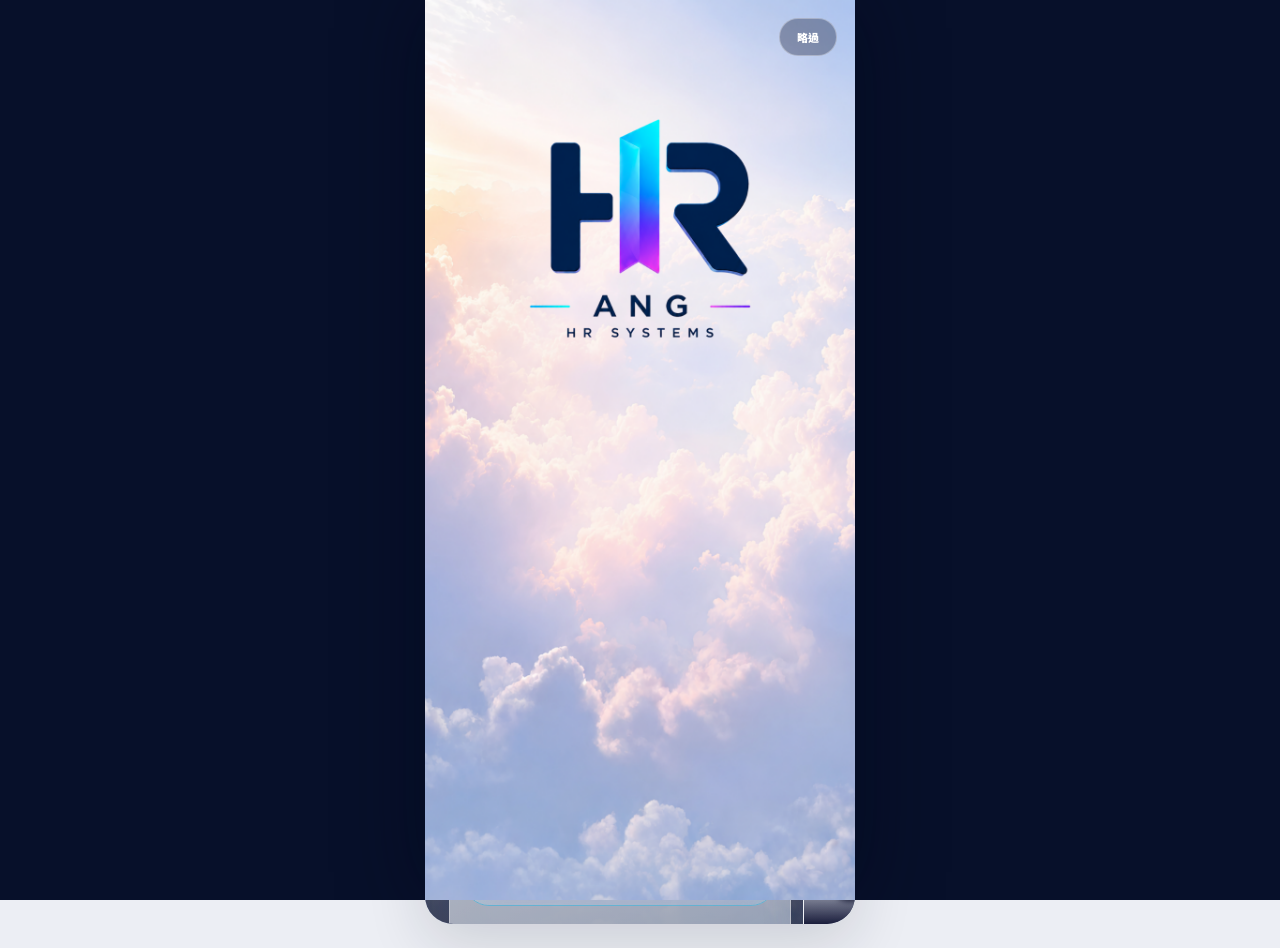
==== commit 6ba372a2: "Publish ANG HR online app v0.5.0" ====
--- a/app/index.html
+++ b/app/index.html
@@ -6,8 +6,8 @@
     <meta name="theme-color" content="#f7f4fb" />
     <meta name="description" content="ANG HR 人力資源管理系統" />
     <title>ANG HR</title>
-    <script type="module" crossorigin src="./assets/index-CtvZMGlQ.js"></script>
-    <link rel="stylesheet" crossorigin href="./assets/index-B-jvXPIR.css">
+    <script type="module" crossorigin src="./assets/index-DwNMzswZ.js"></script>
+    <link rel="stylesheet" crossorigin href="./assets/index-C1fEYMkG.css">
   </head>
   <body>
     <div id="root"></div>
--- a/app/assets/index-C1fEYMkG.css
+++ b/app/assets/index-C1fEYMkG.css
@@ -0,0 +1 @@
+@import "https://fonts.googleapis.com/css2?family=Noto+Sans+TC:wght@400;500;600;700;800;900&display=swap";:root{color:#182033;font-synthesis:none;--emp-1:#ff87e0;--emp-2:#cca4ff;--emp-3:#8089ff;--emp-4:#59ddff;--emp-deep:#a34d91;--admin-1:#ff9c50;--admin-2:#ff6d1d;--admin-3:#ffb97f;--bg:#f6f7fb;--card:#fff;--text:#171b2a;--muted:#7a8090;--soft:#f1f2f7;--border:#14192d12;--shadow:0 8px 28px #14182d12;background:#eceef4;font-family:Noto Sans TC,system-ui,sans-serif}*{box-sizing:border-box}body{min-width:320px;min-height:100vh;margin:0}button,input,select,textarea{font:inherit}button{cursor:pointer}button:active{transform:scale(.98)}.employee-gradient{background:var(--emp-gradient,linear-gradient(135deg,var(--emp-1) 0%,var(--emp-2) 34%,var(--emp-3) 68%,var(--emp-4) 100%))}.admin-gradient{background:linear-gradient(135deg,var(--admin-1),var(--admin-2) 58%,var(--admin-3))}.landing{isolation:isolate;color:#fff;background-position:50%;background-size:cover;width:100%;max-width:430px;min-height:100dvh;margin:auto;position:relative;overflow:hidden}.landing.day{background-image:url(../ang-entry-bg-day.png)}.landing.night{background-image:url(../ang-entry-bg-night.png)}.landing-shade{z-index:-1;background:linear-gradient(#080a1e14,#0a0a2338 42%,#070818a6);position:absolute;inset:0}.landing-top{height:80px;padding:calc(14px + env(safe-area-inset-top)) 20px 8px;justify-content:space-between;align-items:center;display:flex}.brand{align-items:center;gap:10px;display:flex}.brand-mark{color:#fff;background:linear-gradient(145deg,#ff86df,#807cff 62%,#4edfff);border-radius:14px;place-items:center;width:38px;height:38px;font-weight:1000;display:grid;box-shadow:0 7px 18px #7352c847}.brand strong,.brand small{display:block}.brand strong{letter-spacing:.4px;font-size:14px;font-weight:900}.brand small{opacity:.65;margin-top:1px;font-size:9px;font-weight:700}.landing .brand-mark{-webkit-backdrop-filter:blur(12px);backdrop-filter:blur(12px);background:#ffffff2e;border:1px solid #ffffff47}.landing .brand small{opacity:.7}.icon-button{width:38px;height:38px;color:inherit;-webkit-backdrop-filter:blur(10px);backdrop-filter:blur(10px);background:#ffffff24;border:1px solid #ffffff3d;border-radius:13px;place-items:center;font-size:18px;display:grid}.landing-content{flex-direction:column;justify-content:flex-end;min-height:calc(100dvh - 120px);padding:clamp(55px,14vh,130px) 22px 30px;display:flex}.eyebrow{letter-spacing:2.5px;opacity:.72;margin-bottom:8px;font-size:10px;font-weight:900}.landing h1{letter-spacing:-1px;margin:0 0 12px;font-size:32px;font-weight:900;line-height:1.34}.landing-content>p{opacity:.78;margin:0 0 24px;font-size:13px}.entry-grid{grid-template-columns:1fr 1fr;gap:10px;display:grid}.entry-card{text-align:left;color:#fff;-webkit-backdrop-filter:blur(16px);backdrop-filter:blur(16px);background:#ffffff21;border:1px solid #ffffff3b;border-radius:24px;min-height:168px;padding:16px;box-shadow:0 15px 35px #00000024}.entry-card>*{display:block}.entry-icon{background:#fff3;border-radius:13px;place-items:center;width:38px;height:38px;margin-bottom:16px;font-size:19px;display:grid}.entry-card strong{font-size:16px;font-weight:900}.entry-card small{opacity:.72;margin-top:4px;font-size:10px;line-height:1.5}.entry-card b{margin-top:16px;font-size:11px}.employee-entry{background:linear-gradient(145deg,#ff74d661,#6869ff4d)}.manager-entry{background:linear-gradient(145deg,#ff954966,#ff5b1647)}.platform-link{color:#fff;text-underline-offset:4px;opacity:.72;background:0 0;border:0;margin:17px auto 0;font-size:11px;text-decoration:underline}.landing footer{text-align:center;letter-spacing:1px;opacity:.4;width:100%;font-size:8px;position:absolute;bottom:10px}.glass-panel{-webkit-backdrop-filter:blur(24px);backdrop-filter:blur(24px);background:#1210307a;border:1px solid #fff3;border-radius:28px;padding:22px;box-shadow:0 25px 55px #0003}.glass-panel .back-link{color:#fff;background:0 0;border:0;margin-bottom:28px;padding:0;font-size:11px}.panel-symbol{border-radius:16px;place-items:center;width:46px;height:46px;margin-bottom:15px;font-size:22px;display:grid}.employee-symbol{background:linear-gradient(135deg,#ff86df,#7e82ff)}.glass-panel h2{margin:0 0 8px;font-size:24px}.glass-panel>p{opacity:.72;margin-bottom:24px;font-size:12px;line-height:1.7}.field-label{margin:0 0 7px;font-size:11px;font-weight:800;display:block}.glass-panel input,.leave-form input,.leave-form select,.leave-form textarea,.publish-form input,.publish-form select,.publish-form textarea{border:1px solid var(--border);color:#171b2a;background:#ffffffeb;border-radius:15px;outline:0;width:100%;padding:13px 14px}.glass-panel input{color:#fff;letter-spacing:2px;background:#ffffff29;border-color:#fff3}.glass-panel input::placeholder{color:#ffffff73}.primary{color:#fff;border:0;border-radius:17px;width:100%;margin-top:13px;padding:14px 16px;font-weight:900;box-shadow:0 12px 24px #5844a02e}.privacy-note{text-align:center;opacity:.48;margin-top:13px;font-size:9px;display:block}.wide-panel{padding-top:18px}.wide-panel .back-link{margin-bottom:14px}.plan-switch{gap:6px;margin:12px 0;display:flex}.plan-switch button{background:#ffffff38;border:0;border-radius:99px;width:26px;height:5px;padding:0;font-size:0}.plan-switch button.active{background:#fff;width:48px}.plan-card{background:#ffffff24;border:1px solid #ffffff29;border-radius:20px;padding:16px}.plan-card-top{justify-content:space-between;align-items:center;display:flex}.plan-card-top span{opacity:.6;font-size:9px}.plan-card-top b{background:#ffffff2b;border-radius:99px;padding:4px 7px;font-size:8px}.plan-card h3{margin:3px 0;font-size:18px}.plan-price{font-size:25px;font-weight:900}.plan-price small{font-size:10px}.plan-card p{opacity:.7;font-size:10px}.plan-card ul{margin-bottom:0;padding-left:18px;font-size:10px;line-height:1.9}.plan-basic{background:linear-gradient(145deg,#26bd7938,#ffffff1f)}.plan-plus{background:linear-gradient(145deg,#5295ff40,#ffffff1f)}.plan-premium{background:linear-gradient(145deg,#b063ff47,#ffffff1f)}.manager-view{width:100%;min-width:0}.manager-back{color:#fff;-webkit-backdrop-filter:blur(12px);backdrop-filter:blur(12px);background:#0e112d47;border:1px solid #ffffff38;border-radius:99px;margin:2px 20px 8px;padding:7px 11px;font-size:10px;font-weight:800}.manager-carousel-wrap{width:100%;min-width:0}.manager-swipe-caption{color:#ffffffc7;letter-spacing:.5px;justify-content:center;align-items:center;gap:12px;height:28px;padding:0 20px;font-size:9px;font-weight:900;display:flex}.manager-swipe-caption button{color:#fff;background:#ffffff26;border:0;border-radius:50%;width:24px;height:24px;font-size:18px;line-height:1}.manager-carousel{scroll-snap-type:x mandatory;overscroll-behavior-x:contain;scrollbar-width:none;touch-action:pan-x;gap:12px;width:100%;padding:0 24px 6px;scroll-padding-inline:24px;display:flex;overflow-x:auto}.manager-carousel::-webkit-scrollbar{display:none}.manager-card{scroll-snap-align:center;opacity:.72;-webkit-backdrop-filter:blur(24px);backdrop-filter:blur(24px);background:linear-gradient(155deg,#111737e0,#1c1b44c4);border:1px solid #ffffff29;border-radius:30px;flex:0 0 calc(100vw - 48px);max-width:342px;height:575px;transition:opacity .25s,transform .25s;position:relative;overflow-y:auto;transform:scale(.96)translateY(5px);box-shadow:0 18px 42px #04071947}.manager-card.active{opacity:1;transform:none}.manager-card-handle{z-index:2;background:#ffffff4d;border-radius:99px;width:42px;height:4px;margin:10px auto 3px;position:sticky;top:0}.manager-card-body,.intro-card-content{padding:16px 18px 20px}.manager-card h2{margin:4px 0 12px;font-size:22px;line-height:1.28}.manager-card p{color:#ffffffa8;font-size:10px;line-height:1.65}.manager-card label{margin:12px 0 0;font-size:9px;font-weight:900;display:block}.manager-card input{color:#fff;background:#ffffff1a;border:1px solid #ffffff24;border-radius:14px;outline:0;width:100%;margin-top:5px;padding:12px;font-size:10px;display:block}.manager-card input::placeholder{color:#ffffff73}.manager-card .card-main-action{color:#fff;background:linear-gradient(135deg,#ff87e0,#817fff 65%,#59ddff);border:0;border-radius:15px;width:100%;margin-top:14px;padding:12px;font-size:10px;font-weight:900;box-shadow:0 10px 24px #6859d247}.login-split{grid-template-columns:1fr 1fr;gap:7px;margin-top:7px;display:grid}.login-split button{color:#fff;background:#ffffff17;border:1px solid #ffffff24;border-radius:12px;padding:9px 5px;font-size:9px}.intro-card-content{text-align:center;flex-direction:column;justify-content:center;min-height:540px;display:flex}.gesture-directions{grid-template-columns:1fr auto 1fr;align-items:center;gap:7px;margin:12px 0 18px;display:grid}.gesture-directions span{color:#78e8ff;font-size:8px;font-weight:900}.gesture-directions b{background:linear-gradient(145deg,#ff87e04d,#59ddff47);border-radius:17px;place-items:center;width:48px;height:48px;font-size:9px;display:grid}.trial-row{gap:6px;display:flex}.trial-row input{margin:0}.trial-row button{white-space:nowrap;color:#fff;background:linear-gradient(135deg,#ff87e0,#8089ff);border:0;border-radius:13px;padding:0 10px;font-size:8px;font-weight:900}.intro-features{grid-template-columns:1fr 1fr;gap:7px;margin-top:18px;display:grid}.intro-features span{background:#ffffff0f;border:1px solid #ffffff1a;border-radius:13px;padding:9px 5px;font-size:8px}.manager-price{margin:7px 0;font-size:27px;font-weight:900}.manager-price small{margin-left:3px;font-size:9px}.manager-tags{flex-wrap:wrap;gap:5px;display:flex}.manager-tags span{background:#ffffff1a;border-radius:99px;padding:5px 7px;font-size:7px;font-weight:800}.manager-card.solo{background:linear-gradient(155deg,#464856e8,#1c1f2dd6)}.manager-card.personal-plus{background:linear-gradient(155deg,#5b184ce6,#292052d6)}.manager-card.business{background:linear-gradient(155deg,#0d314ceb,#291e5adb)}.manager-card.contact{background:linear-gradient(155deg,#46184de6,#122c50d6)}.tier-selector{grid-template-columns:repeat(3,1fr);gap:5px;margin:14px 0 8px;display:grid}.tier-selector button{color:#fff;background:#ffffff0f;border:1px solid #ffffff1f;border-radius:12px;padding:9px 3px}.tier-selector button>*{display:block}.tier-selector strong{font-size:9px}.tier-selector span{opacity:.65;font-size:7px}.tier-selector button.active{background:#59ddff29;border-color:#6fe2ff;box-shadow:0 0 16px #59ddff2b}.tier-detail{background:#ffffff12;border-radius:14px;padding:11px}.tier-detail strong{font-size:10px}.tier-detail p{margin:3px 0 0}.manager-dots{justify-content:center;gap:5px;padding:8px;display:flex}.manager-dots button{background:#ffffff4d;border:0;border-radius:99px;width:6px;height:6px;padding:0;transition:all .2s}.manager-dots button.active{background:#fff;width:22px}.app-shell{background:var(--bg);width:100%;max-width:540px;min-height:100vh;color:var(--text);margin:0 auto;padding-bottom:100px;transition:all .2s}.app-shell.dark{--bg:#11131c;--card:#1c1f2b;--text:#f5f5fa;--muted:#9da2b3;--soft:#252936;--border:#ffffff12;--shadow:0 8px 28px #0000002e}.topbar{z-index:20;background:color-mix(in srgb,var(--card) 93%,transparent);-webkit-backdrop-filter:blur(16px);backdrop-filter:blur(16px);justify-content:space-between;align-items:center;height:63px;padding:8px 14px;display:flex;position:sticky;top:0;box-shadow:0 2px 13px #0000000a}.top-actions{align-items:center;gap:7px;display:flex}.topbar .icon-button{background:var(--soft);width:34px;height:34px;color:var(--text);border:0;font-size:15px}.user-chip{text-align:right;margin-right:4px}.user-chip span,.user-chip small{display:block}.user-chip span{font-size:11px;font-weight:900}.user-chip small{color:var(--muted);margin-top:1px;font-size:8px}.safe{padding:12px 16px 0}.page-enter{animation:.24s page-in}@keyframes page-in{0%{opacity:.3;transform:translateY(4px)}to{opacity:1;transform:none}}.hero{color:#fff;border-radius:27px;flex-direction:column;justify-content:space-between;min-height:180px;padding:24px 20px;display:flex;position:relative;overflow:hidden;box-shadow:0 16px 32px #7465d238}.hero:after{content:"";border:28px solid #ffffff1c;border-radius:50%;width:170px;height:170px;position:absolute;top:-70px;right:-70px}.hero-kicker{letter-spacing:1.7px;opacity:.72;font-size:8px;font-weight:900}.hero h1{margin:5px 0 4px;font-size:25px;line-height:1.2}.hero p{opacity:.76;margin:0;font-size:11px}.hero-status{z-index:1;align-items:end;gap:9px;display:flex;position:relative}.hero-status small{opacity:.7;font-size:9px}.hero-status strong{font-size:15px}.hero-status span{background:#ffffff2b;border-radius:99px;margin-left:auto;padding:5px 8px;font-size:9px}.stat-grid{grid-template-columns:repeat(3,1fr);gap:8px;margin:9px 0;display:grid}.stat-grid button{border:1px solid var(--border);text-align:left;background:var(--card);color:var(--text);box-shadow:var(--shadow);border-radius:19px;padding:13px 10px}.stat-grid small,.stat-grid strong,.stat-grid span{display:block}.stat-grid small{color:var(--muted);font-size:8px;font-weight:800}.stat-grid strong{margin:5px 0 1px;font-size:15px}.stat-grid span{color:var(--muted);white-space:nowrap;font-size:8px}.card{background:var(--card);border:1px solid var(--border);box-shadow:var(--shadow);border-radius:23px;margin-bottom:10px;padding:15px}.card-heading{justify-content:space-between;align-items:center;margin-bottom:12px;display:flex}.card h3{margin:0;font-size:14px;font-weight:900}.text-button{color:var(--emp-deep);background:0 0;border:0;font-size:9px;font-weight:800}.admin-text{color:#e45f12}.timeline>div,.shift-list>div{border-bottom:1px solid var(--border);align-items:center;gap:9px;min-height:50px;display:flex}.timeline>div:last-child,.shift-list>div:last-child{border-bottom:0}.timeline b{font-size:16px}.timeline>div>span{color:var(--muted);width:23px;font-size:8px}.timeline i,.shift-list i{width:7px;height:7px;box-shadow:0 0 0 5px color-mix(in srgb,currentColor 13%,transparent);border-radius:50%}.pink{color:#ff76cd;background:#ff76cd}.purple{color:#8d80ff;background:#8d80ff}.timeline p,.shift-list p{flex:1;margin:0}.timeline p strong,.timeline p small,.shift-list p strong,.shift-list p small{display:block}.timeline p strong,.shift-list p strong{font-size:11px}.timeline p small,.shift-list p small{color:var(--muted);margin-top:2px;font-size:8px}.notice-list button,.settings-list button{border:0;border-bottom:1px solid var(--border);width:100%;color:var(--text);text-align:left;background:0 0;align-items:center;gap:10px;padding:9px 0;display:flex}.notice-list button:last-child,.settings-list button:last-child{border:0}.notice-icon,.settings-list button>span{border-radius:12px;place-items:center;width:34px;height:34px;font-weight:900;display:grid}.amber{color:#f29a1f;background:#fff0d7}.blue{color:#7188ff;background:#e7eeff}.notice-list p,.settings-list p{flex:1;margin:0}.notice-list strong,.notice-list small,.settings-list strong,.settings-list small{display:block}.notice-list strong,.settings-list strong{font-size:11px}.notice-list small,.settings-list small{color:var(--muted);margin-top:2px;font-size:8px}.notice-list b,.settings-list b{color:var(--muted)}.announcement{background:linear-gradient(135deg,color-mix(in srgb,var(--emp-1) 10%,var(--soft)),color-mix(in srgb,var(--emp-4) 10%,var(--soft)));border-radius:16px;padding:12px}.announcement>*{display:block}.announcement span{color:var(--emp-deep);font-size:8px;font-weight:900}.announcement strong{margin:5px 0;font-size:12px}.announcement p{color:var(--muted);margin:0;font-size:9px;line-height:1.5}.announcement small{color:var(--muted);margin-top:7px;font-size:8px}.composer{gap:6px;display:flex}.composer input,.search input,.inline-form input{background:var(--soft);color:var(--text);border:0;border-radius:13px;outline:0;flex:1;padding:10px 12px;font-size:10px}.composer button,.inline-form button{background:linear-gradient(135deg,var(--emp-1),var(--emp-3));color:#fff;border:0;border-radius:12px;padding:0 13px;font-size:9px;font-weight:900}.messages{margin-top:10px}.messages article{border-top:1px solid var(--border);gap:9px;padding:8px 0;display:flex}.messages article>span,.approval-avatar{color:#95628e;background:#ffe4f6;border-radius:10px;flex:none;place-items:center;width:29px;height:29px;font-size:10px;font-weight:900;display:grid}.messages p{margin:0;font-size:9px;line-height:1.5}.messages p strong{font-size:10px;display:block}.messages p small{color:var(--muted);margin-left:6px;font-size:7px;font-weight:400}.bottom-nav{z-index:30;width:100%;max-width:540px;height:76px;padding:7px 10px calc(7px + env(safe-area-inset-bottom));background:color-mix(in srgb,var(--card) 94%,transparent);border-top:1px solid var(--border);-webkit-backdrop-filter:blur(18px);backdrop-filter:blur(18px);display:flex;position:fixed;bottom:0;left:50%;transform:translate(-50%);box-shadow:0 -10px 30px #14192d0d}.bottom-nav button{color:var(--muted);background:0 0;border:0;flex-direction:column;flex:1;justify-content:center;align-items:center;gap:3px;font-size:8px;font-weight:800;display:flex;position:relative}.bottom-nav .icon{font-size:18px;font-weight:500}.bottom-nav button.active{color:var(--emp-deep)}.bottom-nav button.active:before{content:"";background:linear-gradient(90deg,var(--emp-1),var(--emp-3));border-radius:0 0 4px 4px;width:25px;height:3px;position:absolute;top:-7px}.bottom-nav.admin button.active{color:#de5a0d}.bottom-nav.admin button.active:before{background:linear-gradient(90deg,var(--admin-1),var(--admin-2))}.bottom-nav.admin .icon{font-size:16px}.page-title{justify-content:space-between;align-items:center;margin:6px 2px 14px;display:flex}.page-title span{letter-spacing:1.5px;color:var(--emp-deep);font-size:8px;font-weight:900}.admin .page-title span{color:#e35e14}.page-title h1{margin:2px 0 0;font-size:22px}.pill{background:var(--soft);color:var(--text);border:0;border-radius:99px;padding:8px 12px;font-size:9px;font-weight:800}.week-grid{grid-template-columns:repeat(7,1fr);gap:4px;display:grid}.week-grid>div{text-align:center;border-radius:13px;min-width:0;padding:8px 2px}.week-grid small,.week-grid b,.week-grid span{display:block}.week-grid small{color:var(--muted);font-size:7px}.week-grid b{margin:4px 0;font-size:12px}.week-grid span{color:var(--emp-deep);font-size:7px;font-weight:800}.week-grid .today{background:linear-gradient(145deg,var(--emp-1),var(--emp-3));color:#fff}.week-grid .today small,.week-grid .today span{color:#fff}.week-grid .off{background:var(--soft)}.summary-row{text-align:center;grid-template-columns:repeat(3,1fr);display:grid}.summary-row>div{border-right:1px solid var(--border)}.summary-row>div:last-child{border:0}.summary-row small,.summary-row strong{display:block}.summary-row small{color:var(--muted);font-size:8px}.summary-row strong{margin-top:4px;font-size:14px}.shift-list>div>span{color:var(--muted);width:32px;font-size:9px}.shift-list>div>b{font-size:10px}.clock-hero{text-align:center;padding:26px 0 15px}.clock-ring{background:var(--card);border:12px solid color-mix(in srgb,var(--emp-2) 20%,var(--soft));width:200px;height:200px;box-shadow:0 0 0 1px var(--border),0 15px 35px #6450b41a;border-radius:50%;flex-direction:column;justify-content:center;align-items:center;margin:0 auto;display:flex}.clock-ring small{color:var(--muted);font-size:9px}.clock-ring strong{letter-spacing:-1px;margin:3px 0;font-size:36px}.clock-ring span{color:var(--muted);font-size:9px}.clock-hero>p{color:#43a76d;font-size:8px}.pulse{background:#49c07b;border-radius:50%;width:6px;height:6px;margin-right:5px;display:inline-block}.clock-hero>button{background:linear-gradient(135deg,var(--emp-1),var(--emp-3));color:#fff;border:0;border-radius:18px;width:180px;padding:13px;font-size:14px;font-weight:900;box-shadow:0 12px 25px #7d6edc42}.clock-hero>button.clock-out{background:linear-gradient(135deg,#8991a5,#5f6677)}.clock-hero>button small{opacity:.7;margin-top:2px;font-size:7px;font-weight:500;display:block}.clock-record>div{align-items:center;gap:10px;padding:8px 0;display:flex}.record-dot{background:var(--soft);width:28px;height:28px;color:var(--muted);border-radius:10px;place-items:center;display:grid}.record-dot.done{color:#35a569;background:#e2f8eb}.clock-record p{flex:1;margin:0}.clock-record small,.clock-record strong{display:block}.clock-record small{color:var(--muted);font-size:8px}.clock-record strong{font-size:13px}.clock-record em{color:var(--muted);font-size:8px;font-style:normal}.attendance-bars{justify-content:space-around;align-items:flex-end;height:110px;display:flex}.attendance-bars>div{text-align:center;width:30px}.attendance-bars span{background:linear-gradient(to top,var(--emp-3),var(--emp-1));border-radius:6px 6px 2px 2px;width:13px;margin:auto;display:block}.attendance-bars b,.attendance-bars small{margin-top:3px;font-size:7px;display:block}.attendance-bars small{color:var(--muted)}.leave-balance{grid-template-columns:repeat(3,1fr);gap:7px;margin-bottom:10px;display:grid}.leave-balance>div{background:var(--card);border:1px solid var(--border);text-align:center;border-radius:17px;padding:12px}.leave-balance span,.leave-balance strong{display:block}.leave-balance span{color:var(--muted);font-size:8px}.leave-balance strong{margin-top:3px;font-size:17px}.leave-balance strong small{font-size:8px}.leave-form{grid-template-columns:1fr 1fr;gap:10px;display:grid}.leave-form label,.publish-form label{font-size:9px;font-weight:800}.leave-form input,.leave-form select,.leave-form textarea,.publish-form input,.publish-form select,.publish-form textarea{background:var(--soft);color:var(--text);border:0;margin-top:5px;padding:11px;font-size:10px;display:block}.leave-form textarea,.publish-form textarea{resize:vertical;min-height:75px}.leave-form .full,.leave-form button{grid-column:1/-1}.request-list>div{align-items:center;gap:9px;padding:8px 0;display:flex}.request-icon{color:#a05fc3;background:#f7e7ff;border-radius:10px;place-items:center;width:31px;height:31px;display:grid}.request-list p{flex:1;margin:0}.request-list strong,.request-list small{display:block}.request-list strong{font-size:10px}.request-list small{color:var(--muted);font-size:8px}.request-list em{color:#c18416;background:#fff4d7;border-radius:99px;padding:4px 7px;font-size:8px;font-style:normal}.empty{text-align:center;color:var(--muted);padding:25px;font-size:9px}.profile-card{color:#fff;border-radius:24px;align-items:center;gap:12px;margin-bottom:10px;padding:19px;display:flex}.avatar{background:#ffffff38;border-radius:16px;place-items:center;width:48px;height:48px;font-size:18px;font-weight:900;display:grid}.profile-card h2{margin:0;font-size:17px}.profile-card p{opacity:.75;margin:3px 0;font-size:9px}.profile-card button{color:#fff;background:#ffffff26;border:1px solid #ffffff59;border-radius:10px;margin-left:auto;padding:6px 9px;font-size:8px}.settings-list button>span{background:var(--soft);color:var(--emp-deep)}.switch{background:#d6d8e0;border-radius:99px;width:35px;height:20px;position:relative}.switch:after{content:"";background:#fff;border-radius:50%;width:14px;height:14px;transition:all .2s;position:absolute;top:3px;left:3px}.switch.on{background:#8e82ff}.switch.on:after{left:18px}.theme-swatches{gap:10px;display:flex}.theme-swatches button{border:3px solid var(--card);width:42px;height:42px;box-shadow:0 0 0 1px var(--border);border-radius:14px}.theme-swatches button.selected{box-shadow:0 0 0 2px var(--emp-3)}.admin .hero{box-shadow:0 16px 32px #e65a142e}.admin-stats{grid-template-columns:1fr 1fr;gap:8px;margin:9px 0;display:grid}.admin-stats button{border:1px solid var(--border);background:var(--card);color:var(--text);text-align:left;border-radius:18px;align-items:center;gap:9px;padding:12px;display:flex}.stat-icon{border-radius:11px;place-items:center;width:34px;height:34px;display:grid}.stat-icon.orange{color:#ef711f;background:#fff0e5}.stat-icon.green{color:#2faa68;background:#e5f8ec}.stat-icon.red{color:#ee6258;background:#ffe8e6}.stat-icon.blue{color:#6384df;background:#e7efff}.admin-stats p{flex:1;margin:0}.admin-stats small,.admin-stats strong{display:block}.admin-stats small{color:var(--muted);font-size:8px}.admin-stats strong{font-size:15px}.admin-stats em{color:var(--muted);font-size:7px;font-style:normal}.quick-grid{grid-template-columns:repeat(4,1fr);gap:5px;display:grid}.quick-grid button{color:var(--text);background:0 0;border:0;font-size:8px;font-weight:700}.quick-grid span{color:#e86214;background:#fff0e6;border-radius:12px;place-items:center;width:37px;height:37px;margin:0 auto 5px;font-size:16px;display:grid}.approval-list>div{border-bottom:1px solid var(--border);align-items:center;gap:9px;padding:9px 0;display:flex}.approval-list>div:last-child{border:0}.approval-avatar{color:#d95f15;background:#ffeadc}.approval-list p{flex:1;margin:0}.approval-list p strong,.approval-list p span{display:block}.approval-list p strong{font-size:10px}.approval-list p strong small{color:#e3651a;margin-left:6px;font-size:8px;display:inline}.approval-list p span{color:var(--muted);margin-top:2px;font-size:8px}.approval-list>div>b{color:var(--muted)}.approval-actions{gap:4px;display:flex}.approval-actions button{background:var(--soft);color:var(--muted);border:0;border-radius:8px;padding:5px 7px;font-size:7px}.approval-actions button:last-child{color:#d85c12;background:#ffebde}.approval-actions em{color:#d26b34;font-size:8px;font-style:normal}.approval-actions em.approved{color:#2b9c61}.branch-list>div{align-items:center;gap:9px;padding:8px 0;display:flex}.branch-dot{background:#49bd78;border-radius:50%;width:9px;height:9px;box-shadow:0 0 0 5px #e5f7ec}.branch-list p{flex:1;margin:0}.branch-list strong,.branch-list small{display:block}.branch-list strong{font-size:10px}.branch-list small{color:var(--muted);font-size:8px}.branch-list em{color:#35a269;background:#e7f8ee;border-radius:99px;padding:4px 7px;font-size:7px;font-style:normal}.count-badge{color:#fff;background:#ff6f21;border-radius:10px;place-items:center;width:29px;height:29px;font-size:11px;display:grid}.filter-tabs{background:var(--card);border-radius:14px;margin-bottom:10px;padding:4px;display:flex}.filter-tabs button{color:var(--muted);background:0 0;border:0;border-radius:10px;flex:1;padding:7px 3px;font-size:8px;font-weight:800}.filter-tabs button.active{color:#df5d10;background:#fff0e6}.add-button{color:#fff;background:linear-gradient(135deg,var(--admin-1),var(--admin-2));border:0;border-radius:12px;padding:9px 12px;font-size:9px;font-weight:900}.search{background:var(--card);border:1px solid var(--border);border-radius:15px;align-items:center;gap:5px;margin-bottom:10px;padding:3px 10px;display:flex}.search input{background:0 0}.inline-form{gap:7px;display:flex}.inline-form button{background:linear-gradient(135deg,var(--admin-1),var(--admin-2))}.people-list>div,.payroll-list>div{border-bottom:1px solid var(--border);align-items:center;gap:9px;padding:9px 0;display:flex}.people-list>div:last-child,.payroll-list>div:last-child{border:0}.people-avatar,.payroll-list>div>span{color:#d45a14;background:#ffeadc;border-radius:11px;place-items:center;width:34px;height:34px;font-size:10px;font-weight:900;display:grid}.people-avatar.a1{color:#7567cf;background:#e9e5ff}.people-avatar.a2{color:#2c9d65;background:#e2f7ec}.people-avatar.a3{color:#4c86bd;background:#e3f2ff}.people-list p,.payroll-list p{flex:1;margin:0}.people-list strong,.people-list small,.payroll-list p>*{display:block}.people-list strong{font-size:10px}.people-list small{color:var(--muted);font-size:8px}.people-list em{color:var(--muted);font-size:7px;font-style:normal}.people-list em.online{color:#32a369}.people-list b{color:var(--muted)}.salary-hero{color:#fff;border-radius:23px;margin-bottom:10px;padding:20px}.salary-hero small,.salary-hero strong{display:block}.salary-hero>small{opacity:.75;font-size:9px}.salary-hero>strong{margin:5px 0 12px;font-size:27px}.salary-hero div{gap:18px;display:flex}.salary-hero div span{opacity:.78;font-size:8px}.payroll-list p strong{font-size:10px}.payroll-list p strong small{color:var(--muted);font-size:7px;font-weight:500}.payroll-list p em{color:var(--muted);font-size:7px;font-style:normal}.payroll-list>div>b{font-size:10px}.admin-settings button>span{color:#db5b12;background:#fff0e6}.publish-form{flex-direction:column;gap:10px;display:flex}.publish-form .primary{margin-top:0}.admin-announcement{background:linear-gradient(135deg,#fff2e9,var(--soft))}.dark .admin-announcement{background:linear-gradient(135deg,#30251f,var(--soft))}.admin-announcement span{color:#d55b13}@media (width>=541px){body{padding:24px 0}.app-shell,.landing{border-radius:28px;min-height:calc(100vh - 48px);overflow:hidden;box-shadow:0 20px 60px #14192d24}.bottom-nav{border-radius:0 0 28px 28px;bottom:24px}.topbar{border-radius:28px 28px 0 0}.landing-content{min-height:calc(100vh - 168px)}}@media (width<=370px){.safe{padding-left:12px;padding-right:12px}.hero{min-height:168px;padding:20px 17px}.stat-grid button{padding:11px 7px}.stat-grid strong{font-size:13px}.quick-grid span{width:33px;height:33px}.landing-content{padding-left:18px;padding-right:18px}.entry-card{padding:14px}}@media (prefers-reduced-motion:reduce){*{scroll-behavior:auto!important;transition:none!important;animation:none!important}}.manager-carousel{align-items:flex-end;min-height:calc(100dvh - 185px)}.manager-card{touch-action:pan-x pan-y;height:196px;transition:height .34s cubic-bezier(.22,.8,.26,1),opacity .25s,transform .25s;overflow:hidden}.manager-card.expanded{height:min(86dvh,720px);overflow-y:auto}.manager-card-toggle{z-index:4;color:#ffffffad;background:linear-gradient(#0f122ef5,#0f122e5c);border:0;flex-direction:column;justify-content:center;align-items:center;gap:3px;width:100%;height:31px;display:flex;position:sticky;top:0}.manager-card-toggle .pull-bar{background:#ffffff61;border-radius:99px;width:42px;height:4px;display:block}.manager-card-toggle em{letter-spacing:.7px;font-size:11px;font-style:normal;font-weight:900}.manager-carousel-wrap{position:relative}.manager-pull-cue{z-index:8;pointer-events:none;opacity:.68;filter:drop-shadow(0 0 5px #ff90308a)drop-shadow(0 0 13px #ff702057);flex-direction:column;justify-content:center;align-items:center;width:64px;height:58px;display:flex;position:absolute;bottom:211px;left:50%;transform:translate(-50%)}.manager-pull-cue i{border-top:4px solid #ffbe68b3;border-left:4px solid #ff8e30c2;width:40px;height:21px;margin-top:-8px;animation:1.55s ease-in-out infinite pull-chevron-rise;display:block;transform:rotate(45deg)skew(-8deg,-8deg)}.manager-pull-cue i:nth-child(2){animation-delay:.14s}.manager-pull-cue i:nth-child(3){animation-delay:.28s}@keyframes pull-chevron-rise{0%,to{opacity:.25;translate:0 7px}48%{opacity:1;translate:0 -3px}}.manager-card.collapsed:after{content:"";z-index:3;pointer-events:none;background:linear-gradient(#0000,#131635f5);height:48px;position:absolute;bottom:0;left:0;right:0}.manager-card.collapsed .intro-card-content{justify-content:flex-start;min-height:0;padding-top:8px}.manager-card.collapsed .intro-card-content h2{margin:1px 0 5px;font-size:19px}.manager-card.collapsed .gesture-directions{margin:4px 0 6px}.manager-card.collapsed .gesture-directions .gesture-divider{width:42px}.manager-card.collapsed .intro-card-content>p{display:none}.manager-card.collapsed .intro-features{grid-template-columns:1fr 1fr;gap:4px;margin-top:6px}.manager-card.collapsed .intro-features span{border-radius:9px;padding:5px 3px;font-size:10px}.manager-card.collapsed .manager-card-body{padding-top:8px}.manager-card.collapsed .manager-card-body h2{margin:2px 0 6px;font-size:18px}.manager-card.collapsed .login-description,.manager-card.collapsed .login-email,.manager-card.collapsed .login-split,.manager-card.collapsed .card-main-action,.manager-card.collapsed .manager-card-body>p,.manager-card.collapsed .tier-selector,.manager-card.collapsed .tier-detail{display:none}.manager-card.collapsed .manager-price{margin:3px 0;font-size:22px}.manager-card.collapsed .system-code{margin-top:5px}.manager-card.collapsed .system-code input{margin-top:3px;padding:9px}.manager-carousel{overflow-x:hidden}.landing-content.manager-mode{justify-content:flex-end;min-height:calc(100dvh - 80px);padding:0}.manager-carousel-wrap{flex-direction:column;justify-content:flex-end;min-height:calc(100dvh - 80px);display:flex}.manager-carousel{align-items:flex-end;min-height:calc(100dvh - 80px);padding-bottom:0}.manager-card{border-bottom:0;border-radius:30px 30px 0 0}.manager-card.collapsed.solo{border-color:#dae0efd1;box-shadow:0 0 0 1px #dae0ef57,0 0 18px #d3dcf285,0 -10px 34px #a0afd238}.manager-card.collapsed.personal-plus{border-color:#ff69cae6;box-shadow:0 0 0 1px #ff69ca57,0 0 20px #ff4fb394,0 -12px 36px #e84cbe47}.manager-card.collapsed.business{border-color:#5be0fff0;box-shadow:0 0 0 1px #5be0ff5c,0 0 21px #37cdff9e,0 -12px 38px #4f70ff4d}.manager-card.collapsed.solo.active{box-shadow:0 0 0 1px #eef3ff94,0 0 24px #dae4ffb8,0 -13px 40px #adc0eb52}.manager-card.collapsed.personal-plus.active{box-shadow:0 0 0 1px #ff97dc8c,0 0 27px #ff4fb3c7,0 -14px 42px #e049be66}.manager-card.collapsed.business.active{box-shadow:0 0 0 1px #8cedff99,0 0 28px #34d2ffd1,0 -14px 44px #4970ff6b}.manager-card.collapsed.solo,.manager-card.collapsed.personal-plus,.manager-card.collapsed.business{border-color:#ffffff1f;box-shadow:0 -12px 34px #03081c4d}.manager-card.collapsed.solo{background:linear-gradient(145deg,#15293d,#21394b)}.manager-card.collapsed.personal-plus{background:linear-gradient(145deg,#311c3d,#25284b)}.manager-card.collapsed.business{background:linear-gradient(145deg,#102e43,#1d3157)}.manager-card.collapsed.solo .manager-card-body,.manager-card.collapsed.personal-plus .manager-card-body,.manager-card.collapsed.business .manager-card-body{-webkit-backdrop-filter:blur(17px)saturate(1.25);background:linear-gradient(135deg,#422750b8,#163b4ead);border:1.5px solid;border-radius:25px;height:159px;margin:0 14px;padding:20px 22px;position:relative;overflow:hidden}.manager-card.collapsed.solo .manager-card-body{border-color:#58ddff;box-shadow:0 0 0 1px #58ddff1f,0 0 16px #39cfff4d,inset 0 0 18px #58ddff0d}.manager-card.collapsed.personal-plus .manager-card-body{border-color:#ff76cf;box-shadow:0 0 0 1px #ff76cf21,0 0 18px #ff48b95c,inset 0 0 18px #ff76cf0f}.manager-card.collapsed.business .manager-card-body{border-color:#6bceff;box-shadow:0 0 0 1px #6bceff21,0 0 18px #47a2ff66,inset 0 0 18px #6bceff0f}.manager-card.collapsed.solo.active .manager-card-body{box-shadow:0 0 0 1px #74e8ff38,0 0 23px #39cfff80,inset 0 0 20px #58ddff14}.manager-card.collapsed.personal-plus.active .manager-card-body{box-shadow:0 0 0 1px #ff97de33,0 0 25px #ff48b98c,inset 0 0 20px #ff76cf17}.manager-card.collapsed.business.active .manager-card-body{box-shadow:0 0 0 1px #92e0ff38,0 0 25px #47a2ff94,inset 0 0 20px #6bceff17}.manager-card.collapsed.solo .plan-card-top,.manager-card.collapsed.personal-plus .plan-card-top,.manager-card.collapsed.business .plan-card-top{justify-content:flex-end;position:absolute;top:19px;right:21px}.manager-card.collapsed.solo .plan-card-top span,.manager-card.collapsed.personal-plus .plan-card-top span,.manager-card.collapsed.business .plan-card-top span{display:none}.manager-card.collapsed.solo .plan-card-top b,.manager-card.collapsed.personal-plus .plan-card-top b,.manager-card.collapsed.business .plan-card-top b{color:#4bcaf2;background:#4aa9dc3d;border:1px solid #68dbff29;padding:6px 13px;font-size:11px}.manager-card.collapsed.solo .manager-card-body h2,.manager-card.collapsed.personal-plus .manager-card-body h2,.manager-card.collapsed.business .manager-card-body h2{margin:0 0 19px;font-size:27px;font-weight:900;line-height:1}.manager-card.collapsed.solo .manager-tags,.manager-card.collapsed.personal-plus .manager-tags,.manager-card.collapsed.business .manager-tags{flex-wrap:nowrap;gap:7px;max-width:66%;overflow:hidden}.manager-card.collapsed.solo .manager-tags span,.manager-card.collapsed.personal-plus .manager-tags span,.manager-card.collapsed.business .manager-tags span{background:#ffffff17;border:1px solid #ffffff1a;flex:none;padding:6px 9px;font-size:11px}.manager-card.collapsed.solo .manager-price,.manager-card.collapsed.personal-plus .manager-price,.manager-card.collapsed.business .manager-price{white-space:nowrap;margin:0;font-size:28px;line-height:1;position:absolute;top:74px;right:21px}.manager-card.collapsed.business .manager-price{font-size:19px;top:79px}.manager-card.collapsed.solo.active,.manager-card.collapsed.personal-plus.active,.manager-card.collapsed.business.active{box-shadow:0 -10px 30px #03081c57}.manager-card.collapsed.solo .manager-tags,.manager-card.collapsed.personal-plus .manager-tags,.manager-card.collapsed.business .manager-tags{max-width:calc(100% - 125px)}.manager-card.free{background:linear-gradient(145deg,#142a3ef0,#271e48e6)}.manager-card.collapsed.free .manager-card-body{-webkit-backdrop-filter:blur(18px)saturate(1.3);background:linear-gradient(135deg,#2f294fb3,#123b4ba8);border:1.5px solid #6fe2ffdb;border-radius:25px;height:140px;margin:0 14px;padding:12px 15px;position:relative;overflow:hidden;box-shadow:0 0 20px #4fd3ff59,inset 0 1px #ffffff1f}.manager-card.collapsed.free .plan-card-top{position:absolute;top:13px;right:15px}.manager-card.collapsed.free .plan-card-top span{display:none}.manager-card.collapsed.free .plan-card-top b{color:#66dcff;background:#56d3ff33;border-radius:99px;padding:5px 10px;font-size:10px}.manager-card.collapsed.free .free-card-body h2{margin:0 0 8px;font-size:29px;line-height:1}.lite-options{grid-template-columns:1fr 1fr;gap:8px;margin-top:12px;display:grid}.lite-option{color:#fff;text-align:left;background:#ffffff12;border:1px solid #ffffff1f;border-radius:16px;min-width:0;padding:12px}.lite-option span,.lite-option strong,.lite-option small,.lite-option b{display:block}.lite-option span{opacity:.62;font-size:9px}.lite-option strong{margin:3px 0;font-size:14px}.lite-option small{opacity:.7;font-size:10px;line-height:1.45}.lite-option b{color:#69e2ff;margin-top:9px;font-size:10px}.business-lite b{color:#ff89d7}.manager-card.collapsed.free .lite-options{gap:6px;margin-top:6px}.manager-card.collapsed.free .lite-option{border-radius:13px;height:72px;padding:6px 9px}.manager-card.collapsed.free .lite-option span{font-size:9px}.manager-card.collapsed.free .lite-option strong{margin:1px 0;font-size:14px}.manager-card.collapsed.free .lite-option small{white-space:nowrap;text-overflow:ellipsis;font-size:10px;line-height:1.2;overflow:hidden}.manager-card.collapsed.free .lite-option b{margin-top:3px;font-size:10px}.manager-card.personal{background:linear-gradient(145deg,#3a1c48f0,#18274ce6)}.manager-card.collapsed.personal .manager-card-body{-webkit-backdrop-filter:blur(18px)saturate(1.3);background:linear-gradient(135deg,#46224cb8,#183552ad);border:1.5px solid #ff76cfe0;border-radius:25px;height:140px;margin:0 14px;padding:12px 15px;position:relative;overflow:hidden;box-shadow:0 0 21px #ff48b961,inset 0 1px #ffffff1f}.manager-card.collapsed.personal .plan-card-top{position:absolute;top:13px;right:15px}.manager-card.collapsed.personal .plan-card-top span{display:none}.manager-card.collapsed.personal .plan-card-top b{color:#ff91da;background:#ff6bcc2e;border-radius:99px;padding:5px 10px;font-size:10px}.manager-card.collapsed.personal .personal-card-body h2{margin:0 0 8px;font-size:29px;line-height:1}.personal-options{grid-template-columns:1fr 1fr;gap:8px;margin-top:12px;display:grid}.personal-option{color:#fff;text-align:left;background:#ffffff12;border:1px solid #ffffff21;border-radius:16px;min-width:0;padding:12px}.personal-option span,.personal-option strong,.personal-option small,.personal-option b{display:block}.personal-option span{opacity:.62;font-size:9px}.personal-option strong{margin:3px 0;font-size:14px}.personal-option small{opacity:.72;font-size:10px;line-height:1.45}.personal-option b{color:#75e5ff;margin-top:9px;font-size:13px}.personal-option em{opacity:.7;font-size:8px;font-style:normal}.solo-option{background:linear-gradient(145deg,#44bee01a,#ffffff0d);border-color:#5adaff3d}.solo-option strong,.solo-option b{color:#75e5ff}.performance-option{background:linear-gradient(145deg,#ee53b71a,#ffffff0d);border-color:#ff79cd3d}.performance-option strong,.performance-option b{color:#ff91da}.solo-option.selected{background:linear-gradient(145deg,#3abbe040,#3e639724);border-color:#63e2ffe6;box-shadow:0 0 18px #3ecdf64d,inset 0 1px #ffffff1f}.performance-option.selected{background:linear-gradient(145deg,#e548ae40,#72469724);border-color:#ff7ed2eb;box-shadow:0 0 18px #f44bb852,inset 0 1px #ffffff1f}.manager-card.collapsed.personal .personal-options{gap:6px;margin-top:6px}.manager-card.collapsed.personal .personal-option{border-radius:13px;height:72px;padding:6px 9px}.manager-card.collapsed.personal .personal-option span{font-size:9px}.manager-card.collapsed.personal .personal-option strong{margin:1px 0;font-size:14px}.manager-card.collapsed.personal .personal-option small{white-space:nowrap;text-overflow:ellipsis;font-size:10px;line-height:1.2;overflow:hidden}.manager-card.collapsed.personal .personal-option b{margin-top:3px;font-size:13px}.manager-card.collapsed.personal .performance-feature-area{display:none}.performance-feature-area{border-top:1px solid #ffffff1f;margin-top:18px;padding-top:16px}.feature-area-heading{justify-content:space-between;align-items:flex-start;gap:12px;margin-bottom:12px;display:flex}.feature-area-heading strong{font-size:13px}.feature-area-heading small{color:#ffffff94;text-align:right;max-width:120px;font-size:9px;line-height:1.45}.performance-features{grid-template-columns:1fr 1fr;gap:7px;display:grid}.performance-feature{background:0 0;border:0;align-items:center;gap:8px;min-height:34px;padding:7px 2px;transition:all .22s;display:flex}.performance-feature i{border-radius:50%;flex:0 0 18px;place-items:center;width:18px;height:18px;font-size:10px;font-style:normal;display:grid}.performance-feature span{font-size:10px;line-height:1.25}.performance-feature.dimmed{color:#cfd3e066;background:0 0}.performance-feature.dimmed i{color:#d7dce96b;background:#aeb5c817}.personal-card-body.solo .performance-feature.included{color:#b8f3ff;background:0 0}.personal-card-body.solo .performance-feature.included i{color:#082e3c;background:#75e5ff;box-shadow:0 0 10px #51d8fa7a}.personal-card-body.performance .performance-feature.included{color:#ffd0ec;background:0 0}.personal-card-body.performance .performance-feature.included i{color:#42102f;background:#ff91da;box-shadow:0 0 10px #ff69ca80}.personal-select-action{margin-bottom:8px}.manager-card.collapsed.business .business-card-body{height:140px;margin:0 14px;padding:12px 15px}.manager-card.collapsed.business .business-card-body h2{margin:0 0 8px;font-size:29px;line-height:1}.business-options{grid-template-columns:repeat(3,1fr);gap:7px;margin-top:12px;display:grid}.business-option{color:#fff;text-align:left;background:#ffffff0f;border:1px solid #ffffff1f;border-radius:14px;min-width:0;padding:10px 8px}.business-option span,.business-option strong,.business-option b{display:block}.business-option span{opacity:.6;font-size:8px}.business-option strong{margin:3px 0;font-size:13px}.business-option b{font-size:11px}.business-option em{opacity:.65;margin-left:2px;font-size:7px;font-style:normal}.basic-option{background:linear-gradient(145deg,#46bee11a,#ffffff0a);border-color:#5bddff38}.basic-option strong,.basic-option b{color:#71e5ff}.pro-option{background:linear-gradient(145deg,#865be61c,#ffffff0a);border-color:#aa84ff38}.pro-option strong,.pro-option b{color:#b9a0ff}.premium-option{background:linear-gradient(145deg,#e7a6441a,#ffffff0a);border-color:#ffc46438}.premium-option strong,.premium-option b{color:#ffd07e}.basic-option.selected{background:#3cbee133;border-color:#66e4ffeb;box-shadow:0 0 17px #3fcff54d}.pro-option.selected{background:#8158e038;border-color:#b491ffeb;box-shadow:0 0 17px #8f65ef52}.premium-option.selected{background:#e2a13c33;border-color:#ffcc70f0;box-shadow:0 0 17px #f2b14952}.manager-card.collapsed.business .business-options{gap:5px;margin-top:6px}.manager-card.collapsed.business .business-option{border-radius:12px;height:72px;padding:6px 7px}.manager-card.collapsed.business .business-option span{font-size:8px}.manager-card.collapsed.business .business-option strong{margin:3px 0;font-size:13px}.manager-card.collapsed.business .business-option b{font-size:11px}.manager-card.collapsed.business .business-feature-area{display:none}.business-feature-area{border-top:1px solid #ffffff1f;margin-top:18px;padding-top:16px}.business-features{grid-template-columns:1fr 1fr;gap:7px;display:grid}.business-feature{background:0 0;border:0;align-items:center;gap:8px;min-height:34px;padding:7px 2px;transition:all .22s;display:flex}.business-feature i{border-radius:50%;flex:0 0 18px;place-items:center;width:18px;height:18px;font-size:10px;font-style:normal;display:grid}.business-feature span{font-size:10px;line-height:1.25}.business-feature.dimmed{color:#cfd3e066;background:0 0}.business-feature.dimmed i{color:#d7dce96b;background:#aeb5c817}.business-card-body.basic .business-feature.included{color:#baf4ff;background:0 0}.business-card-body.basic .business-feature.included i{color:#082f3a;background:#71e5ff;box-shadow:0 0 10px #53dcfa75}.business-card-body.pro .business-feature.included{color:#ddd3ff;background:0 0}.business-card-body.pro .business-feature.included i{color:#27134e;background:#b9a0ff;box-shadow:0 0 10px #9b73f57a}.business-card-body.premium .business-feature.included{color:#ffe7ba;background:0 0}.business-card-body.premium .business-feature.included i{color:#49300a;background:#ffd07e;box-shadow:0 0 10px #f2b34b7a}.business-select-action{margin-bottom:8px}.manager-card.collapsed:is(.free,.personal,.business) .manager-card-body{-webkit-backdrop-filter:blur(18px)saturate(1.3);background:linear-gradient(135deg,#2f294fb8,#123b4bad);border-style:solid;border-width:1.5px;border-radius:25px;height:140px;margin:0 14px;padding:12px 15px;overflow:hidden}.manager-card.collapsed:is(.free,.personal,.business) .plan-card-top{top:13px;right:15px}.manager-card.collapsed:is(.free,.personal,.business) .plan-card-top b{border-radius:99px;align-items:center;min-height:27px;padding:5px 10px;font-size:10px;display:flex}.manager-card.collapsed:is(.free,.personal,.business) .manager-card-body h2{margin:0 0 8px;font-size:29px;font-weight:900;line-height:1}.manager-card.collapsed:is(.free,.personal,.business) :is(.lite-options,.personal-options,.business-options){gap:5px;margin-top:6px}.manager-card.collapsed:is(.free,.personal,.business) :is(.lite-option,.personal-option,.business-option){border-radius:12px;height:72px;padding:6px 8px}.manager-card.collapsed:is(.free,.personal,.business) :is(.lite-option,.personal-option,.business-option)>span{font-size:9px}.manager-card.collapsed:is(.free,.personal,.business) :is(.lite-option,.personal-option,.business-option)>strong{margin:2px 0;font-size:14px;line-height:1.1}.manager-card.collapsed:is(.free,.personal,.business) :is(.lite-option,.personal-option,.business-option)>b{margin-top:3px;font-size:12px;line-height:1.1}.gesture-directions{grid-template-columns:1fr 1fr;align-items:center;gap:10px;margin:10px 0 8px}.gesture-directions span{white-space:nowrap;background:0 0;border:0;border-radius:0;align-items:center;min-height:42px;padding:6px 0;font-size:15px;font-weight:900;line-height:1.25;display:flex}.gesture-directions span:first-child{color:#78e8ff}.gesture-directions span:last-child{color:#ff9be4}.gesture-directions .swipe-direction{isolation:isolate;position:relative;overflow:visible}.gesture-directions .swipe-direction>em{z-index:2;font:inherit;text-shadow:0 1px 5px #05081ff2,0 0 10px #05081fe6;font-style:normal;position:relative}.gesture-directions .neon-swipe{z-index:1;filter:drop-shadow(0 0 5px);opacity:.72;pointer-events:none;background:0 0;border:0;border-radius:0;justify-content:center;align-items:center;width:76px;height:34px;display:flex;position:absolute;top:50%}.gesture-directions .swipe-left .neon-swipe{left:-10px;transform:translateY(-50%)}.gesture-directions .swipe-right .neon-swipe{left:auto;right:-10px;transform:translateY(-50%)}.gesture-directions .neon-swipe i{border-top:2px solid;border-right:2px solid;width:20px;height:20px;margin-left:-8px;animation:1.45s ease-in-out infinite neon-chevron-right;display:block;transform:rotate(45deg)}.gesture-directions .neon-swipe i:first-child{margin-left:0}.gesture-directions .neon-swipe i:nth-child(2){animation-delay:.1s}.gesture-directions .neon-swipe i:nth-child(3){animation-delay:.2s}.gesture-directions .neon-swipe i:nth-child(4){animation-delay:.3s}.gesture-directions .neon-swipe i:nth-child(5){animation-delay:.4s}.gesture-directions .swipe-left .neon-swipe i{animation-name:neon-chevron-left;transform:rotate(225deg)}.gesture-directions .swipe-left .neon-swipe i:first-child{animation-delay:.4s}.gesture-directions .swipe-left .neon-swipe i:nth-child(2){animation-delay:.3s}.gesture-directions .swipe-left .neon-swipe i:nth-child(3){animation-delay:.2s}.gesture-directions .swipe-left .neon-swipe i:nth-child(4){animation-delay:.1s}.gesture-directions .swipe-left .neon-swipe i:nth-child(5){animation-delay:0s}@keyframes neon-chevron-right{0%,to{opacity:.16;filter:brightness(.75)}45%{opacity:1;filter:brightness(1.8)}}@keyframes neon-chevron-left{0%,to{opacity:.16;filter:brightness(.75)}45%{opacity:1;filter:brightness(1.8)}}.manager-card.collapsed.intro .gesture-directions{grid-template-columns:1fr 1fr;gap:8px;margin:5px 0 7px}.manager-card.collapsed.intro .gesture-directions span{letter-spacing:-.45px;min-height:42px;font-size:14px}@media (width<=370px){.manager-card.collapsed.intro .gesture-directions span{letter-spacing:-.65px;padding-inline:2px;font-size:13px}}.manager-card.login-free{background:linear-gradient(145deg,#113646f2,#1f254ce8)}.manager-card.login-personal{background:linear-gradient(145deg,#431b4af2,#272350e8)}.manager-card.login-business{background:linear-gradient(145deg,#372718f2,#19304deb)}.manager-card.collapsed[class*=login-] .login-card-body{-webkit-backdrop-filter:blur(18px)saturate(1.25);background:linear-gradient(135deg,#312a4eb3,#13394ca8);border:1.5px solid;border-radius:25px;height:159px;margin:0 14px;padding:15px 16px;overflow:hidden}.manager-card.collapsed.login-free .login-card-body{border-color:#65e2ffe0;box-shadow:0 0 20px #40cff452}.manager-card.collapsed.login-personal .login-card-body{border-color:#ff7ed2e0;box-shadow:0 0 20px #f248b452}.manager-card.collapsed.login-business .login-card-body{border-color:#ffbe5ce0;box-shadow:0 0 20px #eca4394d}.manager-card.collapsed[class*=login-] .login-card-body h2{margin:2px 0 8px;font-size:21px}.manager-card.collapsed[class*=login-] .card-main-action{margin-top:9px;padding:10px;font-size:11px;display:block}.manager-card.collapsed.login-free .card-main-action{background:linear-gradient(135deg,#42d6f4,#557df0);margin-top:28px}.manager-card.collapsed.login-personal .card-main-action{background:linear-gradient(135deg,#ff75cb,#8a75f3)}.manager-card.collapsed.login-business .card-main-action{background:linear-gradient(135deg,#ffc15e,#e77a49)}.manager-card.collapsed[class*=login-] .system-code{font-size:10px}.manager-card.collapsed[class*=login-] .system-code input{font-size:14px}.landing-top-actions{align-items:center;gap:7px;display:flex}.feedback-link{color:#fff;-webkit-backdrop-filter:blur(12px);backdrop-filter:blur(12px);background:#12143642;border:1px solid #ffffff38;border-radius:12px;height:34px;padding:0 11px;font-size:9px;font-weight:900}.feedback-overlay{z-index:40;-webkit-backdrop-filter:blur(7px);backdrop-filter:blur(7px);background:#05071894;align-items:flex-end;padding:18px;display:flex;position:absolute;inset:0}.feedback-panel{width:100%;padding:24px 20px calc(22px + env(safe-area-inset-bottom));background:linear-gradient(155deg,#1b1f46f7,#301d46f7);border:1px solid #fff3;border-radius:28px;position:relative;box-shadow:0 20px 55px #00000061}.feedback-panel h2{margin:5px 0 18px;font-size:23px}.feedback-close{color:#fff;background:#ffffff14;border:1px solid #ffffff2e;border-radius:11px;width:32px;height:32px;font-size:20px;position:absolute;top:15px;right:15px}.feedback-panel label{margin-top:12px;font-size:11px;font-weight:900;display:block}.feedback-panel input,.feedback-panel textarea{color:#fff;width:100%;font:inherit;background:#ffffff17;border:1px solid #ffffff24;border-radius:13px;outline:0;margin-top:6px;padding:12px;display:block}.feedback-panel textarea{resize:vertical}.feedback-thanks{color:#baf4ff;text-align:center;background:#64e1ff1a;border-radius:17px;padding:30px 12px;font-size:13px;font-weight:900}@media (width<=540px){.brand strong{font-size:15px}.brand small{font-size:10px}.eyebrow{letter-spacing:2px;font-size:11px}.manager-card-toggle em{font-size:12px}.manager-card h2,.manager-card.collapsed .intro-card-content h2{font-size:21px}.manager-card.collapsed .manager-card-body h2{font-size:20px}.manager-card p{font-size:12px;line-height:1.65}.manager-card label{font-size:12px}.manager-card input{font-size:16px}.manager-card .card-main-action{font-size:13px}.login-split button{font-size:12px}.plan-card-top span,.plan-card-top b{font-size:10px}.manager-price{font-size:27px}.manager-price small{font-size:11px}.manager-tags span{font-size:10px}.gesture-directions span{font-size:11px}.gesture-directions b{font-size:10px}.trial-row button,.intro-features span,.tier-selector strong{font-size:11px}.tier-selector span{font-size:10px}.tier-detail strong,.user-chip span{font-size:12px}.user-chip small,.hero-kicker{font-size:10px}.hero p{font-size:12px}.hero-status small,.hero-status span,.stat-grid small,.stat-grid span{font-size:10px}.stat-grid strong,.card h3{font-size:16px}.text-button{font-size:12px}.timeline p strong,.shift-list p strong{font-size:14px}.timeline p small,.shift-list p small{font-size:11px}.timeline>div>span,.shift-list>div>span{font-size:10px}.notice-list strong,.settings-list strong{font-size:14px}.notice-list small,.settings-list small{font-size:11px}.announcement span,.announcement small{font-size:10px}.announcement strong{font-size:14px}.announcement p{font-size:12px}.composer input,.search input,.inline-form input{font-size:14px}.composer button,.inline-form button,.messages p{font-size:12px}.messages p strong{font-size:13px}.messages p small,.bottom-nav button,.page-title span{font-size:10px}.page-title h1{font-size:24px}.pill{font-size:11px}.leave-form label,.publish-form label{font-size:12px}.leave-form input,.leave-form select,.leave-form textarea,.publish-form input,.publish-form select,.publish-form textarea{font-size:16px}.approval-list p strong,.people-list strong,.payroll-list p strong{font-size:13px}.approval-list p span,.people-list small,.payroll-list p em{font-size:10px}}.brand-menu-trigger{color:var(--text);text-align:left;background:0 0;border:0;align-items:center;gap:7px;padding:0;display:flex}.brand-menu-trigger>span{color:var(--muted);margin-left:1px;font-size:12px;transition:all .2s}.brand-menu-trigger[aria-expanded=true]>span{transform:rotate(180deg)}.account-menu{z-index:55;border:1px solid var(--border);background:color-mix(in srgb,var(--card) 97%,transparent);-webkit-backdrop-filter:blur(22px);backdrop-filter:blur(22px);border-radius:20px;width:min(360px,100% - 28px);max-height:calc(100dvh - 74px);padding:14px;position:absolute;top:57px;left:14px;overflow-y:auto;box-shadow:0 22px 50px #191c3033}.account-menu-user{align-items:center;gap:10px;padding:2px 2px 12px;display:flex}.account-menu-user>span{color:#fff;background:linear-gradient(135deg,#ff81d5,#767df3,#50d7f4);border-radius:13px;place-items:center;width:38px;height:38px;font-size:14px;font-weight:900;display:grid}.account-menu-user p{margin:0}.account-menu-user strong,.account-menu-user small{display:block}.account-menu-user strong{font-size:12px}.account-menu-user small{color:var(--muted);margin-top:2px;font-size:8px}.account-menu-actions{border-top:1px solid var(--border);border-bottom:1px solid var(--border);padding:5px 0}.account-menu-actions button{width:100%;color:var(--text);text-align:left;background:0 0;border:0;align-items:center;gap:9px;padding:9px 5px;display:flex}.account-menu-actions i{background:var(--soft);width:29px;height:29px;color:var(--emp-deep);border-radius:10px;place-items:center;font-style:normal;display:grid}.account-menu-actions p{flex:1;margin:0}.account-menu-actions strong,.account-menu-actions small{display:block}.account-menu-actions strong{font-size:10px}.account-menu-actions small{color:var(--muted);margin-top:2px;font-size:8px}.account-menu-actions b{color:var(--muted)}.workspace-summary{grid-template-columns:1.35fr .8fr .9fr;gap:6px;margin:11px 0;display:grid}.workspace-summary div{background:var(--soft);border-radius:12px;padding:9px 8px}.workspace-summary small,.workspace-summary strong{display:block}.workspace-summary small{color:var(--muted);font-size:7px}.workspace-summary strong{margin-top:3px;font-size:10px}.identity-note{color:var(--muted);margin:0 2px 10px;font-size:8px;line-height:1.5}.add-company-menu{color:#fff;background:linear-gradient(135deg,#ef77ca,#737df0,#50cde9);border:0;border-radius:12px;width:100%;padding:10px;font-size:9px;font-weight:900}.exit-menu{width:100%;color:var(--muted);background:0 0;border:0;margin-top:6px;padding:7px;font-size:8px}.identity-ranking{background:var(--soft);border-radius:14px;margin:0 0 10px;padding:10px}.identity-ranking-head{justify-content:space-between;align-items:center;margin-bottom:5px;display:flex}.identity-ranking-head strong{font-size:9px}.identity-ranking-head small{color:var(--muted);font-size:7px}.identity-ranking>button{border:0;border-top:1px solid var(--border);width:100%;color:var(--text);text-align:left;background:0 0;align-items:center;gap:7px;padding:7px 0;display:flex}.identity-ranking>button>b{background:var(--card);width:20px;height:20px;color:var(--emp-deep);border-radius:7px;place-items:center;font-size:8px;display:grid}.identity-ranking>button>p{flex:1;margin:0}.identity-ranking>button>p strong,.identity-ranking>button>p small{display:block}.identity-ranking>button>p strong{font-size:9px}.identity-ranking>button>p small{color:var(--muted);margin-top:1px;font-size:7px}.identity-ranking>button>span{text-align:right;font-size:8px;font-weight:800}.identity-ranking em{color:var(--muted);margin-bottom:2px;font-size:6px;font-style:normal;display:block}.plan-hierarchy{background:color-mix(in srgb,var(--admin-1) 10%,var(--soft));border-radius:12px;margin:-3px 0 10px;padding:9px 10px}.plan-hierarchy span{color:#d96827;font-size:7px;font-weight:900}.plan-hierarchy p{margin:4px 0 3px;font-size:8px;font-weight:900}.plan-hierarchy small{color:var(--muted);font-size:7px;line-height:1.45;display:block}.company-overlay{z-index:80;-webkit-backdrop-filter:blur(8px);backdrop-filter:blur(8px);background:#1315257a;justify-content:center;align-items:center;padding:18px;display:flex;position:fixed;inset:0}.company-panel{border:1px solid var(--border);background:var(--card);width:min(430px,100%);max-height:calc(100dvh - 36px);color:var(--text);border-radius:25px;padding:24px 20px;position:relative;overflow-y:auto;box-shadow:0 24px 60px #14172c4d}.company-panel>.eyebrow{color:var(--emp-deep)}.company-panel>h2{margin:4px 0 5px;font-size:23px}.company-panel>p{color:var(--muted);margin:0 0 16px;font-size:10px;line-height:1.6}.company-close{background:var(--soft);width:32px;height:32px;color:var(--text);border:0;border-radius:10px;font-size:19px;position:absolute;top:14px;right:14px}.company-choice{border:1px solid var(--border);background:var(--soft);border-radius:18px;padding:15px}.company-choice+.company-choice{margin-top:9px}.company-choice>span{border-radius:99px;padding:4px 7px;font-size:7px;font-weight:900;display:inline-block}.company-choice h3{margin:7px 0 4px;font-size:14px}.company-choice p{color:var(--muted);margin:0 0 11px;font-size:9px;line-height:1.55}.join-company>span{color:#398bab;background:#dff7ff}.buy-personal>span{color:#a24b86;background:#ffe4f5}.company-code-row{gap:6px;display:flex}.company-code-row input{border:1px solid var(--border);background:var(--card);min-width:0;color:var(--text);border-radius:11px;flex:1;padding:10px;font-size:16px}.company-code-row button,.buy-personal>button{color:#fff;background:linear-gradient(135deg,#55cde9,#727af0);border:0;border-radius:11px;padding:10px 13px;font-size:9px;font-weight:900}.buy-personal>button{background:linear-gradient(135deg,#ef77ca,#8178ee);width:100%}.join-success{color:#198a69;text-align:center;background:#e2f8f0;border-radius:11px;padding:10px;font-size:10px;display:block}.business-quota-note{color:#8b681e;background:#fff5df;border-radius:12px;margin-top:10px;padding:10px;font-size:8px;line-height:1.5}.business-quota-note strong,.business-quota-note span{display:block}.business-quota-note strong{margin-bottom:4px}.dark .business-quota-note{color:#e6c578;background:#3b3222}.theme-customizer{padding:17px}.theme-customizer .card-heading{margin-bottom:3px}.theme-custom-label{color:var(--emp-deep);background:color-mix(in srgb,var(--emp-1) 14%,var(--soft));border-radius:99px;padding:5px 8px;font-size:8px;font-weight:900}.theme-custom-help{color:var(--muted);margin:0 0 12px;font-size:9px;line-height:1.5}.theme-mode-grid{grid-template-columns:repeat(4,1fr);gap:6px;display:grid}.theme-mode-grid button{border:1px solid var(--border);background:var(--soft);min-width:0;color:var(--text);border-radius:14px;padding:4px 4px 7px;font-size:9px;font-weight:900}.theme-mode-grid button.active{border-color:var(--emp-1);box-shadow:0 0 0 2px color-mix(in srgb,var(--emp-1) 24%,transparent)}.theme-mode-grid span{border-radius:10px;width:100%;height:36px;margin-bottom:5px;display:block}.gradient-direction{grid-template-columns:44px 1fr 44px;gap:7px;margin:10px 0;display:grid}.gradient-direction>button{background:var(--soft);color:var(--emp-deep);border:0;border-radius:13px;font-size:21px}.gradient-direction>div{color:#fff;min-height:48px;box-shadow:0 8px 17px color-mix(in srgb,var(--emp-3) 18%,transparent);border-radius:14px;justify-content:center;align-items:center;gap:7px;display:flex}.gradient-direction strong{font-size:11px}.gradient-direction small{opacity:.78;font-size:9px}.theme-color-inputs{grid-template-columns:repeat(4,1fr);gap:7px;display:grid}.theme-color-inputs label{text-align:center}.theme-color-inputs span{color:var(--muted);margin-bottom:5px;font-size:9px;font-weight:900;display:block}.theme-color-inputs input{border:1px solid var(--border);background:var(--soft);cursor:pointer;border-radius:13px;width:100%;height:50px;padding:3px}.theme-color-inputs input::-webkit-color-swatch-wrapper{padding:0}.theme-color-inputs input::-webkit-color-swatch{border:0;border-radius:9px}.theme-color-inputs input::-moz-color-swatch{border:0;border-radius:9px}.theme-reset{background:var(--soft);width:100%;color:var(--text);border:0;border-radius:13px;margin-top:11px;padding:10px;font-size:10px;font-weight:900}.admin-profile-hero{min-height:200px;padding:22px 20px}.admin-hero-main{z-index:1;align-items:center;gap:15px;display:flex;position:relative}.admin-hero-copy{min-width:0}.admin-hero-copy h1{margin-top:4px}.admin-avatar-slot{color:#fff;-webkit-backdrop-filter:blur(8px);backdrop-filter:blur(8px);background:#fff3;border:2px solid #ffffffa8;border-radius:25px;flex:0 0 76px;width:76px;height:76px;padding:0;position:relative;overflow:visible;box-shadow:0 12px 24px #7a3f1f33,inset 0 1px #ffffff40}.admin-avatar-slot>strong{place-items:center;width:100%;height:100%;font-size:25px;display:grid}.admin-avatar-slot img{object-fit:cover;border-radius:23px;width:100%;height:100%;display:block}.admin-avatar-slot>span{color:#fff;background:#ff7624;border:2px solid #ffffffd9;border-radius:9px;place-items:center;width:24px;height:24px;font-size:14px;font-weight:900;display:grid;position:absolute;bottom:-5px;right:-5px;box-shadow:0 5px 12px #78300a40}.avatar-file-input{display:none}.admin-profile-hero .hero-status{border-top:1px solid #ffffff2e;margin-top:16px;padding-top:13px}@media (width<=370px){.admin-avatar-slot{border-radius:21px;flex-basis:66px;width:66px;height:66px}.admin-avatar-slot img{border-radius:19px}.admin-hero-main{gap:12px}.admin-profile-hero{padding-left:17px;padding-right:17px}}.bottom-nav.employee button:nth-child(3){background:linear-gradient(145deg,color-mix(in srgb,var(--emp-1) 18%,var(--card)),color-mix(in srgb,var(--emp-3) 20%,var(--card)));height:64px;box-shadow:0 -10px 24px color-mix(in srgb,var(--emp-3) 18%,transparent);border-radius:24px;align-self:flex-start;margin-top:-20px}.bottom-nav.employee button:nth-child(3) .icon{font-size:23px}.bottom-nav.employee button:nth-child(3):before{display:none}.bottom-nav.employee button:nth-child(3).active{color:var(--emp-deep)}.employee-home-stats{grid-template-columns:1fr 1fr}.earnings-overview{border:1px solid color-mix(in srgb,var(--emp-3) 22%,var(--border));background:linear-gradient(145deg,color-mix(in srgb,var(--emp-1) 7%,var(--card)),color-mix(in srgb,var(--emp-4) 7%,var(--card)));box-shadow:var(--shadow);cursor:pointer;border-radius:23px;margin:9px 0 10px;padding:16px}.earnings-heading{justify-content:space-between;align-items:flex-start;display:flex}.earnings-heading span,.earnings-heading strong,.earnings-heading small{display:block}.earnings-heading span{color:var(--muted);font-size:9px;font-weight:900}.earnings-heading strong{margin:3px 0;font-size:25px}.earnings-heading small{color:var(--muted);font-size:8px}.earnings-heading>b{color:var(--emp-deep);background:color-mix(in srgb,var(--emp-1) 14%,var(--soft));border-radius:99px;padding:5px 8px;font-size:8px}.earnings-week{border-top:1px solid var(--border);grid-template-columns:1fr 1fr;gap:8px;margin-top:13px;padding-top:12px;display:grid}.earnings-week p{margin:0}.earnings-week p+p{border-left:1px solid var(--border);padding-left:10px}.earnings-week span,.earnings-week strong,.earnings-week small{display:block}.earnings-week span{color:var(--muted);font-size:8px}.earnings-week strong{margin:3px 0;font-size:15px}.earnings-week small{color:var(--muted);font-size:7px}.topbar .brand-mark{letter-spacing:-.3px;border-radius:15px;width:44px;height:44px;font-size:11px}.topbar .brand strong{text-overflow:ellipsis;white-space:nowrap;max-width:180px;font-size:15px;overflow:hidden}.topbar .brand small{text-overflow:ellipsis;white-space:nowrap;max-width:180px;font-size:9px;overflow:hidden}.brand-text-settings{background:var(--soft);border-radius:14px;margin:0 0 10px;padding:10px}.brand-text-settings>div{margin-bottom:7px}.brand-text-settings>div strong,.brand-text-settings>div small{display:block}.brand-text-settings>div strong{font-size:9px}.brand-text-settings>div small{color:var(--muted);margin-top:2px;font-size:7px}.brand-text-settings label{color:var(--muted);grid-template-columns:72px 1fr;align-items:center;gap:6px;margin-top:5px;font-size:8px;display:grid}.brand-text-settings input{border:1px solid var(--border);background:var(--card);min-width:0;color:var(--text);border-radius:9px;padding:7px 8px;font-size:10px}.brand-readonly-row{border:1px solid var(--border);background:var(--card);border-radius:9px;grid-template-columns:72px 1fr;align-items:center;gap:6px;padding:7px 8px;margin:5px 0 0!important;display:grid!important}.brand-readonly-row span{color:var(--muted);font-size:8px}.brand-readonly-row strong{text-overflow:ellipsis;white-space:nowrap;min-width:0;overflow:hidden;font-size:10px!important}.combined-page-tabs{background:var(--soft);border-radius:15px;grid-template-columns:1fr 1fr;gap:5px;margin:2px 0 12px;padding:4px;display:grid}.combined-page-tabs button{color:var(--muted);background:0 0;border:0;border-radius:11px;padding:8px;font-size:10px;font-weight:900}.combined-page-tabs button.active{background:var(--card);color:var(--emp-deep);box-shadow:var(--shadow)}.employee-salary-summary{color:#fff;box-shadow:0 15px 30px color-mix(in srgb,var(--emp-3) 20%,transparent);border-radius:24px;padding:20px}.employee-salary-summary>small,.employee-salary-summary>strong{display:block}.employee-salary-summary>small{opacity:.78;font-size:9px}.employee-salary-summary>strong{margin:4px 0;font-size:30px}.employee-salary-summary>p{opacity:.76;margin:0;font-size:9px}.employee-salary-summary>div{gap:7px;margin-top:14px;display:flex}.employee-salary-summary>div span{text-align:center;background:#ffffff26;border-radius:11px;flex:1;padding:8px;font-size:9px}.salary-detail-list>div{border-bottom:1px solid var(--border);justify-content:space-between;align-items:center;padding:10px 0;display:flex}.salary-detail-list>div:last-child{border:0}.salary-detail-list span{color:var(--muted);font-size:10px}.salary-detail-list strong{font-size:12px}.salary-detail-list .total span,.salary-detail-list .total strong{color:var(--text);font-size:14px}.weekly-pay-list>div{border-bottom:1px solid var(--border);grid-template-columns:1fr auto 40px;gap:8px;padding:9px 0;display:grid}.weekly-pay-list>div:last-child{border:0}.weekly-pay-list span{font-size:9px}.weekly-pay-list strong{font-size:10px}.weekly-pay-list small{color:var(--muted);text-align:right;font-size:8px}.upload-dropzone{border:2px dashed color-mix(in srgb,var(--emp-3) 36%,var(--border));background:color-mix(in srgb,var(--emp-2) 6%,var(--card));text-align:center;cursor:pointer;border-radius:24px;flex-direction:column;justify-content:center;align-items:center;min-height:180px;margin-bottom:11px;display:flex}.upload-dropzone input{display:none}.upload-dropzone>span{color:#fff;background:var(--emp-gradient);border-radius:16px;place-items:center;width:48px;height:48px;font-size:24px;display:grid}.upload-dropzone strong{margin-top:10px;font-size:13px}.upload-dropzone small{color:var(--muted);margin-top:4px;font-size:9px}.upload-list>div{border-bottom:1px solid var(--border);align-items:center;gap:9px;padding:8px 0;display:flex}.upload-list>div>span{background:var(--soft);width:32px;height:32px;color:var(--emp-deep);border-radius:10px;place-items:center;display:grid}.upload-list p{flex:1;margin:0}.upload-list p strong,.upload-list p small{display:block}.upload-list p small{color:var(--muted);font-size:8px}.upload-list button{color:var(--muted);background:0 0;border:0;font-size:16px}.primary:disabled{opacity:.45;cursor:not-allowed}.login-card-title{align-items:baseline;gap:7px;display:flex}.login-card-title h2{margin:0}.login-card-title small{color:#ffffff94;letter-spacing:.4px;font-size:10px;font-weight:900}.access-code{grid-template-columns:1fr auto;align-items:center;gap:4px 8px;display:grid!important}.access-code>span{font-size:9px;font-weight:900}.access-code>em,.free-login-note>em{color:#ffffff8a;letter-spacing:1px;text-align:right;font-size:8px;font-style:normal;font-weight:900}.access-code>input{grid-column:1/-1}.free-login-note{color:#ffffffbd;justify-content:space-between;align-items:center;font-size:9px;font-weight:900;display:flex}.manager-card.collapsed[class*=login-]:after{display:none}.manager-card.collapsed[class*=login-] .login-card-body{flex-direction:column;height:159px;padding:12px 15px 11px;display:flex}.manager-card.collapsed[class*=login-] .login-card-title{min-height:28px}.manager-card.collapsed[class*=login-] .login-card-title h2{font-size:21px;line-height:1}.manager-card.collapsed[class*=login-] .login-card-title small{font-size:9px}.manager-card.collapsed[class*=login-] .access-code{margin:4px 0 0}.manager-card.collapsed[class*=login-] .access-code>span{font-size:8px}.manager-card.collapsed[class*=login-] .access-code>em{font-size:7px}.manager-card.collapsed[class*=login-] .access-code input{height:39px;margin-top:0;padding:8px 10px;font-size:14px}.manager-card.collapsed[class*=login-] .free-login-note{margin-top:13px}.manager-card.collapsed[class*=login-] .card-main-action{flex:0 0 33px;height:33px;margin:7px 0 0;padding:7px;font-size:10px;line-height:1}.manager-card.collapsed.login-free .card-main-action{margin-top:15px}.system-topbar{height:72px;padding-top:9px;padding-bottom:9px}.compact-brand-trigger{flex:none;gap:4px}.compact-brand-trigger .brand{gap:0}.compact-brand-trigger .brand-mark{border-radius:17px;width:50px;height:50px;font-size:12px}.compact-brand-trigger>span{font-size:10px}.topbar-system-info{flex-direction:column;flex:1;justify-content:center;align-items:flex-end;min-width:0;margin-left:12px;display:flex}.topbar-system-info>div{justify-content:flex-end;align-items:center;gap:9px;width:100%;display:flex}.topbar-system-info strong{text-overflow:ellipsis;white-space:nowrap;min-width:0;color:var(--emp-deep);letter-spacing:.2px;font-size:13px;overflow:hidden}.admin .topbar-system-info strong{color:#dc641d}.topbar-system-info strong i{opacity:.55;font-style:normal}.topbar-system-info>small{text-overflow:ellipsis;white-space:nowrap;max-width:100%;color:var(--muted);letter-spacing:.2px;opacity:.72;margin-top:4px;font-size:8px;font-weight:800;display:block;overflow:hidden}.theme-switch{border:1px solid var(--border);background:var(--soft);width:56px;height:29px;color:var(--muted);border-radius:99px;flex:0 0 56px;grid-template-columns:1fr 1fr;gap:1px;padding:2px;display:grid;position:relative;box-shadow:inset 0 1px 2px #14182d0d}.theme-switch span{z-index:1;border-radius:50%;place-items:center;font-size:12px;transition:all .2s;display:grid;position:relative}.theme-switch.day-active span:first-child,.theme-switch.dark-active span:last-child{background:var(--card);color:var(--text);box-shadow:0 2px 8px #1e223721}@media (width<=370px){.topbar-system-info{margin-left:7px}.topbar-system-info>div{gap:5px}.topbar-system-info strong{font-size:11px}.topbar-system-info>small{font-size:6px}.compact-brand-trigger .brand-mark{width:46px;height:46px}.theme-switch{flex-basis:52px;width:52px}}.admin-business-card{min-height:220px}.admin-business-card .admin-hero-copy h1{margin-bottom:3px}.business-card-tags{gap:5px;margin-top:8px;display:flex}.business-card-tags span{background:#ffffff1f;border:1px solid #ffffff38;border-radius:99px;padding:4px 7px;font-size:7px;font-weight:900}.business-card-footer{z-index:1;border-top:1px solid #ffffff38;grid-template-columns:1.25fr .8fr auto;align-items:end;gap:12px;margin-top:16px;padding-top:13px;display:grid;position:relative}.business-card-footer p{min-width:0;margin:0}.business-card-footer small,.business-card-footer strong{display:block}.business-card-footer small{opacity:.68;font-size:7px}.business-card-footer strong{text-overflow:ellipsis;white-space:nowrap;margin-top:3px;font-size:9px;overflow:hidden}.business-card-footer>b{white-space:nowrap;background:#ffffff2b;border-radius:99px;align-self:center;padding:6px 8px;font-size:8px}@media (width<=370px){.business-card-footer{grid-template-columns:1fr .7fr;gap:8px}.business-card-footer>b{grid-column:1/-1;justify-self:start}.admin-business-card{min-height:235px}}.admin-business-card{min-height:0;padding:16px 18px}.admin-business-card .admin-hero-main{gap:12px}.admin-business-card .admin-avatar-slot{border-radius:21px;flex-basis:62px;width:62px;height:62px}.admin-business-card .admin-avatar-slot img{border-radius:19px}.admin-business-card .admin-avatar-slot>strong{font-size:21px}.admin-business-card .admin-avatar-slot>span{border-radius:8px;width:21px;height:21px;font-size:12px}.admin-business-card .admin-hero-copy h1{margin:2px 0;font-size:21px}.admin-business-card .business-card-tags{gap:4px;margin-top:5px}.admin-business-card .business-card-tags span{padding:3px 6px;font-size:6px}.admin-business-card .business-card-footer{gap:8px;margin-top:10px;padding-top:9px}.admin-business-card .business-card-footer small{font-size:6px}.admin-business-card .business-card-footer strong{margin-top:2px;font-size:8px}.admin-business-card .business-card-footer>b{padding:5px 7px;font-size:7px}@media (width<=370px){.admin-business-card{min-height:0;padding:15px 16px}.admin-business-card .business-card-footer{grid-template-columns:1fr .7fr auto}.admin-business-card .business-card-footer>b{grid-column:auto;justify-self:auto}}:root{--type-caption:10px;--type-small:11px;--type-body:13px;--type-card:15px;--type-title:20px;--type-display:24px}.landing,.app-shell{font-size:var(--type-body)}.landing small,.app-shell small{font-size:var(--type-small)}.landing .eyebrow,.app-shell .eyebrow,.hero-kicker{font-size:var(--type-caption)}.landing h1{font-size:28px}.landing-content>p{font-size:var(--type-body)}.manager-card h2,.glass-panel h2,.company-panel>h2,.page-title h1,.hero h1{font-size:var(--type-title)}.intro-card-content h2{font-size:22px}.manager-card p,.glass-panel>p,.announcement p,.company-panel>p,.manager-card label,.field-label,.leave-form label,.publish-form label{font-size:var(--type-small)}.manager-card input,.glass-panel input,.leave-form input,.leave-form select,.leave-form textarea,.publish-form input,.publish-form select,.publish-form textarea{font-size:14px}.manager-card .card-main-action,.primary,.pill,.text-button,.add-button{font-size:var(--type-small)}.card h3{font-size:var(--type-card)}.hero p,.hero-status small,.hero-status span{font-size:var(--type-small)}.stat-grid small,.stat-grid span,.admin-stats small,.admin-stats em,.quick-grid button{font-size:var(--type-caption)}.timeline p strong,.shift-list p strong,.notice-list strong,.settings-list strong,.approval-list p strong,.people-list strong,.payroll-list p strong{font-size:13px}.timeline p small,.shift-list p small,.notice-list small,.settings-list small,.approval-list p span,.people-list small,.payroll-list p em,.bottom-nav button,.topbar-system-info>small,.topbar .brand small{font-size:var(--type-caption)}.topbar-system-info strong,.topbar .brand strong{font-size:13px}.manager-price,.plan-price,.salary-hero>strong,.employee-salary-summary>strong,.earnings-heading strong{font-size:var(--type-display)}.clock-ring strong{font-size:30px}.admin-business-card .admin-hero-copy .hero-kicker{font-size:9px}.admin-business-card .admin-hero-copy h1{font-size:19px}.admin-business-card .admin-hero-copy>p{font-size:var(--type-small)}.admin-business-card .business-card-tags span,.admin-business-card .business-card-footer small,.admin-business-card .business-card-footer>b{font-size:9px}.admin-business-card .business-card-footer strong,.account-menu-user small,.account-menu-actions small,.workspace-summary small,.identity-note,.identity-ranking-head small,.identity-ranking>button>p small,.plan-hierarchy small{font-size:var(--type-caption)}.account-menu-actions strong,.workspace-summary strong,.identity-ranking-head strong,.identity-ranking>button>p strong,.plan-hierarchy p{font-size:var(--type-small)}@media (width<=370px){:root{--type-body:12px;--type-card:14px;--type-title:19px;--type-display:22px}.landing h1{font-size:25px}.topbar-system-info strong{font-size:12px}.topbar-system-info>small{font-size:9px}}.theme-dialog-backdrop{z-index:120;-webkit-backdrop-filter:blur(10px)saturate(.9);backdrop-filter:blur(10px)saturate(.9);background:linear-gradient(160deg,#0a0d1e94,#1e1433a8);place-items:center;padding:18px;display:grid;position:fixed;inset:0}.theme-dialog{isolation:isolate;border:1px solid color-mix(in srgb,var(--emp-4) 34%,#ffffff57);background:linear-gradient(155deg,color-mix(in srgb,var(--card) 94%,#fff 6%),color-mix(in srgb,var(--card) 91%,var(--emp-2) 9%));width:min(360px,100%);color:var(--text);text-align:center;border-radius:28px;padding:25px 21px 17px;animation:.22s cubic-bezier(.2,.8,.2,1) theme-dialog-in;position:relative;overflow:hidden;box-shadow:0 28px 80px #070c2157,inset 0 1px #ffffff6b}.theme-dialog:before{content:"";z-index:-1;background:radial-gradient(circle,color-mix(in srgb,var(--emp-1) 55%,transparent),color-mix(in srgb,var(--emp-4) 18%,transparent) 48%,transparent 72%);filter:blur(4px);border-radius:50%;width:210px;height:210px;position:absolute;top:-145px;left:50%;transform:translate(-50%)}@keyframes theme-dialog-in{0%{opacity:0;transform:translateY(12px)scale(.97)}to{opacity:1;transform:none}}.theme-dialog-symbol{border:1px solid color-mix(in srgb,var(--emp-4) 58%,#fff6);background:linear-gradient(145deg,color-mix(in srgb,var(--emp-1) 18%,var(--soft)),color-mix(in srgb,var(--emp-4) 22%,var(--soft)));width:62px;height:62px;color:var(--emp-deep);box-shadow:0 12px 27px color-mix(in srgb,var(--emp-3) 18%,transparent),inset 0 1px 0 #ffffff80;border-radius:21px;place-items:center;margin:0 auto 15px;font-size:31px;font-weight:800;line-height:1;display:grid;transform:rotate(-3deg)}.theme-dialog h2{letter-spacing:-.3px;margin:0;font-size:25px;line-height:1.3}.theme-dialog p{max-width:310px;color:var(--muted);margin:12px auto 22px;font-size:15px;line-height:1.55}.theme-dialog-actions{grid-template-columns:1fr 1fr;gap:9px;display:grid}.theme-dialog-actions button{border:1px solid #0000;border-radius:14px;min-height:50px;padding:11px 9px;font-size:15px;font-weight:900;transition:transform .16s,filter .16s}.theme-dialog-actions button:active{transform:scale(.97)}.theme-dialog-actions .complete{color:#fff;background:linear-gradient(135deg,var(--emp-1),var(--emp-3) 60%,var(--emp-4));box-shadow:0 10px 22px color-mix(in srgb,var(--emp-3) 23%,transparent)}.theme-dialog-actions .page-only{border-color:color-mix(in srgb,var(--emp-3) 23%,var(--border));color:var(--text);background:color-mix(in srgb,var(--soft) 88%,transparent)}.theme-dialog-actions .cancel{min-height:42px;color:var(--muted);background:0 0;border:0;grid-column:1/-1;padding:8px;font-size:14px}@media (width<=370px){.theme-dialog{border-radius:25px;padding:22px 16px 14px}.theme-dialog-symbol{border-radius:19px;width:56px;height:56px;font-size:28px}.theme-dialog h2{font-size:24px}.theme-dialog p{font-size:14px;line-height:1.55}.theme-dialog-actions{gap:8px}.theme-dialog-actions button{min-height:49px;font-size:14px}.theme-dialog-actions .cancel{font-size:14px}}.upload-category-section{border:1px solid var(--border);background:var(--card);box-shadow:var(--shadow);border-radius:23px;margin-bottom:11px;padding:15px}.upload-category-head{justify-content:space-between;align-items:flex-start;gap:10px;margin-bottom:10px;display:flex}.upload-category-head strong,.upload-category-head small{display:block}.upload-category-head strong{font-size:15px}.upload-category-head small{color:var(--muted);margin-top:3px;font-size:10px}.upload-category-head>span{color:var(--emp-deep);background:color-mix(in srgb,var(--emp-1) 13%,var(--soft));border-radius:99px;flex:none;padding:5px 8px;font-size:9px;font-weight:900}.upload-category-list{flex-direction:column;display:flex}.upload-category-list button{border:0;border-top:1px solid var(--border);width:100%;color:var(--text);text-align:left;background:0 0;grid-template-columns:34px 1fr auto;align-items:center;gap:10px;padding:11px 2px;display:grid}.upload-category-list button:first-child{border-top:0}.upload-category-list i{background:var(--soft);width:34px;height:34px;color:var(--emp-deep);border-radius:11px;place-items:center;font-size:15px;font-style:normal;display:grid}.upload-category-list p{min-width:0;margin:0}.upload-category-list strong,.upload-category-list small{display:block}.upload-category-list strong{font-size:12px}.upload-category-list small{color:var(--muted);margin-top:3px;font-size:10px;line-height:1.45}.upload-category-list em{color:var(--muted);background:var(--soft);white-space:nowrap;border-radius:99px;padding:4px 7px;font-size:8px;font-style:normal;font-weight:900}.upload-category-list button.active i{color:#fff;background:var(--emp-gradient);box-shadow:0 7px 16px color-mix(in srgb,var(--emp-3) 20%,transparent)}.upload-category-list button.active strong{color:var(--emp-deep)}.upload-category-list button.active em{color:var(--emp-deep);background:color-mix(in srgb,var(--emp-1) 14%,var(--soft))}.upload-privacy-note{color:var(--muted);background:var(--soft);border-radius:12px;margin:8px 0 0;padding:9px 10px;font-size:9px;line-height:1.5}.upload-dropzone{min-height:150px}.upload-dropzone small{max-width:280px;padding:0 12px;font-size:10px;line-height:1.5}.upload-list p strong{font-size:12px}.upload-list p small{font-size:10px}.home-clock-card{background:var(--card);border:1px solid color-mix(in srgb,var(--emp-3) 22%,var(--border));border-radius:24px;grid-template-columns:minmax(0,1.15fr) minmax(118px,.85fr);gap:10px;margin:12px 0;padding:10px;display:grid;box-shadow:0 12px 28px #342d5f14}.home-clock-card button{font:inherit;border:0}.home-clock-info{text-align:left;min-width:0;color:var(--text);background:0 0;padding:8px 10px}.home-clock-info small,.home-clock-info span,.home-clock-info em{display:block}.home-clock-info small{color:var(--muted);font-size:8px;font-weight:800}.home-clock-info strong{letter-spacing:-.6px;margin:2px 0;font-size:25px;line-height:1.1;display:block}.home-clock-info span{color:var(--muted);font-size:8px}.home-clock-info em{color:#3da66b;margin-top:7px;font-size:8px;font-style:normal;font-weight:700}.home-clock-info .pulse{margin:0 5px 0 0}.home-clock-card>button:last-child{background:var(--emp-gradient);color:#fff;box-shadow:0 9px 20px color-mix(in srgb,var(--emp-3) 25%,transparent);border-radius:18px;align-self:stretch;padding:12px 10px}.home-clock-card>button:last-child.clock-out{box-shadow:none;background:linear-gradient(135deg,#7d879c,#555f73)}.home-clock-card>button:last-child strong,.home-clock-card>button:last-child small{display:block}.home-clock-card>button:last-child strong{font-size:13px}.home-clock-card>button:last-child small{opacity:.8;margin-top:3px;font-size:7px;line-height:1.35}@media (width<=360px){.home-clock-card{grid-template-columns:1fr 112px;gap:7px;padding:8px}.home-clock-info{padding:7px}.home-clock-info strong{font-size:22px}.home-clock-card>button:last-child{padding:10px 7px}}.employee-profile-hero{min-height:176px;padding:20px}.employee-profile-main{z-index:1;align-items:center;gap:14px;display:flex;position:relative}.employee-profile-avatar{color:#fff;-webkit-backdrop-filter:blur(9px);backdrop-filter:blur(9px);background:#ffffff2e;border:2px solid #ffffffad;border-radius:24px;flex:0 0 72px;place-items:center;width:72px;height:72px;font-size:25px;font-weight:900;display:grid;box-shadow:0 12px 24px #38308233,inset 0 1px #ffffff59}.employee-profile-copy{text-align:left;min-width:0}.employee-profile-copy .hero-kicker{margin-bottom:3px;display:block}.employee-profile-copy h1{margin:0 0 5px;font-size:23px}.employee-profile-copy p{text-align:left;flex-direction:column;gap:3px;margin:0;display:flex}.employee-profile-copy p b{color:#fff;font-size:11px}.employee-profile-copy p span{color:#ffffffbd;font-size:9px;font-weight:700}.employee-profile-hero .hero-status{border-top:1px solid #fff3;padding-top:13px}@media (width<=370px){.employee-profile-hero{min-height:166px;padding:17px}.employee-profile-main{gap:12px}.employee-profile-avatar{border-radius:21px;flex-basis:64px;width:64px;height:64px;font-size:22px}.employee-profile-copy h1{font-size:21px}}.staff-form{flex-direction:column;gap:15px;display:flex}.staff-form-section>strong{color:#d95f18;margin-bottom:9px;font-size:13px;display:block}.staff-form-grid,.settings-grid{grid-template-columns:1fr 1fr;gap:10px;display:grid}.staff-form-grid label,.settings-grid label{color:var(--muted);font-size:11px;font-weight:800;display:block}.staff-form-grid label.full,.settings-grid label.full{grid-column:1/-1}.staff-form-grid input,.staff-form-grid select,.settings-grid input,.settings-grid select{border:1px solid var(--border);background:var(--soft);width:100%;min-width:0;color:var(--text);border-radius:12px;outline:0;margin-top:5px;padding:11px 10px;font-size:14px;display:block}.staff-form-actions{grid-template-columns:1fr 1.4fr;gap:8px;display:grid}.staff-form-actions button{border:1px solid var(--border);background:var(--soft);min-height:42px;color:var(--text);border-radius:13px;font-size:12px;font-weight:900}.staff-form-actions button:last-child{color:#fff;background:linear-gradient(135deg,var(--admin-1),var(--admin-2));border:0}.people-list p strong em{color:var(--muted);font-size:10px;font-style:normal;font-weight:600}.people-list p small+small{margin-top:3px}.person-edit{background:var(--soft);width:30px;height:30px;color:var(--muted);border:0;border-radius:9px;font-weight:900}.settings-help{color:var(--muted);margin:-4px 0 12px;font-size:11px;line-height:1.5}.setting-checks{gap:8px;margin-top:11px;display:grid}.setting-checks label{border:1px solid var(--border);background:var(--soft);color:var(--text);border-radius:12px;align-items:center;gap:9px;padding:10px 11px;font-size:12px;font-weight:800;display:flex}.setting-checks input{width:18px;height:18px;accent-color:var(--admin-1)}.all-settings-form>.card{margin-bottom:10px}.settings-save-all{z-index:2;margin:2px 0 18px;font-size:14px;position:relative}@media (width<=390px){.staff-form-grid,.settings-grid{grid-template-columns:1fr}.staff-form-grid label.full,.settings-grid label.full{grid-column:auto}}.settings-rule-summary{border:1px solid color-mix(in srgb,var(--admin-1) 22%,var(--border));background:linear-gradient(135deg,color-mix(in srgb,var(--admin-1) 8%,var(--card)),var(--card));box-shadow:var(--shadow);border-radius:20px;margin-bottom:12px;padding:15px}.settings-rule-summary>strong{margin-bottom:9px;font-size:14px;display:block}.settings-rule-summary>div{gap:7px;display:grid}.settings-rule-summary span{color:var(--muted);align-items:center;gap:8px;font-size:10px;line-height:1.35;display:flex}.settings-rule-summary b{background:var(--soft);min-width:57px;color:var(--text);text-align:center;border-radius:99px;padding:5px 7px;font-size:9px}.rule-owner{border-radius:99px;padding:5px 8px;font-size:8px;font-weight:900}.rule-owner.creator{color:#008a5e;background:#e9fbf4}.rule-owner.admin{color:#d85d0d;background:#fff3e9}.shift-rule-list{gap:8px;margin:12px 0;display:grid}.shift-rule-list>div{border:1px solid var(--border);background:var(--soft);border-radius:14px;grid-template-columns:58px 1fr 1fr;align-items:end;gap:8px;padding:10px;display:grid}.shift-rule-list>div>strong{align-self:center;font-size:12px}.shift-rule-list label{color:var(--muted);font-size:9px;font-weight:800}.shift-rule-list input{border:1px solid var(--border);background:var(--card);width:100%;color:var(--text);font:inherit;border-radius:9px;margin-top:4px;padding:8px}.rule-flow{grid-template-columns:1fr auto 1fr auto 1fr;align-items:center;gap:5px;margin-top:12px;display:grid}.rule-flow span{background:color-mix(in srgb,var(--admin-1) 10%,var(--soft));text-align:center;border-radius:11px;padding:9px 5px;font-size:9px;font-weight:900}.rule-flow i{color:var(--admin-1);font-style:normal}.rule-segment{grid-template-columns:1fr 1fr;gap:8px;margin:10px 0 12px;display:grid}.rule-segment button{border:1px solid var(--border);background:var(--soft);min-height:42px;color:var(--muted);border-radius:13px;font-size:12px;font-weight:900}.rule-segment button.active{background:linear-gradient(135deg,var(--admin-1),var(--admin-2));color:#fff;box-shadow:0 7px 18px color-mix(in srgb,var(--admin-1) 18%,transparent);border-color:#0000}.leave-quota-grid{border-top:1px solid var(--border);margin-top:12px;padding-top:12px}.approval-route-grid{grid-template-columns:1fr 1fr;gap:9px;margin:11px 0;display:grid}.approval-route-grid label,.rule-level{color:var(--muted);font-size:10px;font-weight:900}.approval-route-grid select,.rule-level input{border:1px solid var(--border);background:var(--soft);width:100%;color:var(--text);border-radius:11px;margin-top:5px;padding:10px;display:block}.rule-level{border:1px solid var(--border);border-radius:13px;grid-template-columns:1fr 70px;align-items:center;gap:8px;margin:11px 0;padding:10px;display:grid}.rule-level input{margin:0}.rule-level small{grid-column:1/-1;font-size:9px;font-weight:600}.permission-matrix{border:1px solid var(--border);border-radius:14px;margin:12px 0;overflow:hidden}.permission-matrix>div{border-top:1px solid var(--border);grid-template-columns:minmax(105px,1.7fr) repeat(3,1fr);align-items:center;min-height:39px;padding:0 9px;font-size:9px;display:grid}.permission-matrix>div:first-child{border-top:0}.permission-matrix .permission-head{background:var(--soft);color:var(--muted)}.permission-matrix b,.permission-matrix input,.permission-matrix span{justify-self:center}.permission-matrix input{width:17px;height:17px;accent-color:var(--admin-1)}.permission-matrix span{color:#008a5e;background:#e9fbf4;border-radius:50%;place-items:center;width:22px;height:22px;font-weight:900;display:grid}.brand-rule-preview{border:1px solid var(--border);background:var(--soft);border-radius:15px;align-items:center;gap:11px;margin-top:12px;padding:11px;display:flex}.brand-rule-preview>b{background:linear-gradient(135deg,var(--admin-1),var(--admin-2));color:#fff;border-radius:16px;place-items:center;width:48px;height:48px;display:grid}.brand-rule-preview span,.brand-rule-preview strong,.brand-rule-preview small{display:block}.brand-rule-preview strong{font-size:13px}.brand-rule-preview small{color:var(--muted);margin-top:3px;font-size:9px}@media (width<=390px){.shift-rule-list>div{grid-template-columns:46px 1fr 1fr;padding:8px}.rule-flow{grid-template-columns:1fr}.rule-flow i{justify-self:center;transform:rotate(90deg)}.approval-route-grid{grid-template-columns:1fr}.permission-matrix>div{grid-template-columns:minmax(90px,1.55fr) repeat(3,1fr);padding-inline:6px}.settings-rule-summary span{align-items:flex-start}}.manager-carousel{scroll-snap-type:x proximity;-webkit-overflow-scrolling:touch;overflow-x:auto}.feature-slider{scroll-snap-type:x proximity;-webkit-overflow-scrolling:touch}.schedule-period-tabs{grid-template-columns:1fr 1fr;gap:8px;margin-bottom:10px;display:grid}.schedule-period-tabs button{border:1px solid var(--border);background:var(--card);min-height:62px;color:var(--text);box-shadow:var(--shadow);text-align:left;border-radius:17px;padding:10px}.schedule-period-tabs strong,.schedule-period-tabs small{display:block}.schedule-period-tabs strong{font-size:12px}.schedule-period-tabs small{color:var(--muted);margin-top:5px;font-size:9px}.schedule-period-tabs button.active{background:linear-gradient(135deg,var(--admin-1),var(--admin-2));color:#fff;border-color:#0000}.schedule-period-tabs button.active small{color:#ffffffc2}.schedule-branch-filter{scrollbar-width:none;gap:6px;margin-bottom:10px;padding-bottom:2px;display:flex;overflow-x:auto}.schedule-branch-filter button{border:1px solid var(--border);background:var(--card);color:var(--muted);border-radius:99px;flex:none;padding:8px 11px;font-size:9px;font-weight:900}.schedule-branch-filter button.active{border-color:color-mix(in srgb,var(--admin-1) 45%,var(--border));background:color-mix(in srgb,var(--admin-1) 11%,var(--card));color:var(--admin-1)}.schedule-legend{color:var(--muted);align-items:center;gap:4px;font-size:8px;display:flex}.schedule-legend i{background:#44c98b;border-radius:3px;width:8px;height:8px}.schedule-legend i:nth-of-type(2){background:#e8eaf1;margin-left:4px}.schedule-day-head{grid-template-columns:repeat(7,1fr);gap:4px;margin:10px 0 5px;padding-left:0;display:grid}.schedule-day-head span{text-align:center;color:var(--muted);font-size:8px;font-weight:900}.schedule-roster{gap:9px;display:grid}.schedule-roster article{border:1px solid var(--border);background:var(--soft);border-radius:16px;padding:10px}.schedule-roster article>div:first-child{grid-template-columns:1fr auto;align-items:center;margin-bottom:8px;display:grid}.schedule-roster article>div:first-child strong{font-size:12px}.schedule-roster article>div:first-child small{color:var(--muted);grid-column:1;font-size:8px}.schedule-roster article>div:first-child em{background:var(--card);color:var(--muted);border-radius:99px;grid-area:1/2/3;padding:5px 7px;font-size:8px;font-style:normal;font-weight:900}.schedule-roster article>div:last-child{grid-template-columns:repeat(7,1fr);gap:4px;display:grid}.schedule-roster article>div:last-child button{border:1px solid #0000;border-radius:10px;min-width:0;height:43px;padding:4px 1px;font-weight:900}.schedule-roster article>div:last-child button small,.schedule-roster article>div:last-child button strong{display:block}.schedule-roster article>div:last-child button small{opacity:.72;font-size:7px}.schedule-roster article>div:last-child button strong{font-size:12px}.schedule-roster button.work{color:#078256;background:#dff8ed}.schedule-roster button.off{background:var(--card);color:var(--muted);border-color:var(--border)}.schedule-roster button.locked{opacity:.58;color:#777;cursor:not-allowed;background:#e5e7ed}.schedule-actions{grid-template-columns:.8fr 1.4fr;gap:8px;margin:10px 0 18px;display:grid}.schedule-actions button{border:1px solid var(--border);background:var(--card);min-height:46px;color:var(--text);border-radius:15px;font-size:11px;font-weight:900}.schedule-actions button:last-child{color:#fff;border:0}@media (width<=390px){.schedule-period-tabs strong{font-size:11px}.schedule-roster article{padding:9px 7px}.schedule-roster article>div:last-child,.schedule-day-head{gap:3px}.schedule-roster article>div:last-child button{height:41px}.schedule-actions{grid-template-columns:1fr}.schedule-actions button{min-height:44px}}.publish-type-tabs{background:var(--soft);border-radius:14px;grid-template-columns:repeat(4,1fr);gap:5px;padding:4px;display:grid}.publish-type-tabs button{min-height:38px;color:var(--muted);background:0 0;border:0;border-radius:10px;padding:6px 3px;font-size:10px;font-weight:900}.publish-type-tabs button.active{color:#fff;background:linear-gradient(135deg,var(--admin-1),var(--admin-2));box-shadow:0 6px 15px #e25b1633}.publish-conditional{border:1px solid var(--border);background:var(--soft);border-radius:16px;padding:12px}.publish-conditional>strong{margin-bottom:8px;font-size:12px;display:block}.publish-conditional input,.publish-conditional select{background:var(--card)}.survey-option-editor{gap:8px;display:grid}.survey-option-editor label,.publish-conditional>label{color:var(--muted);font-size:10px;font-weight:800;display:block}.survey-option-editor input,.publish-conditional>label input{border:1px solid var(--border);width:100%;color:var(--text);background:var(--card);border-radius:11px;margin-top:4px;padding:10px;display:block}.add-option{border:1px dashed color-mix(in srgb,var(--admin-1) 45%,var(--border));color:#d95f18;background:0 0;border-radius:11px;margin:9px 0;padding:8px 10px;font-size:10px;font-weight:900}.publish-records{gap:8px;display:grid}.employee-engagements{gap:10px;display:grid}.engagement-card{border:1px solid var(--border);background:linear-gradient(140deg,color-mix(in srgb,var(--emp-1) 7%,var(--soft)),color-mix(in srgb,var(--emp-4) 8%,var(--card)));border-radius:17px;padding:13px}.engagement-meta{justify-content:space-between;align-items:center;margin-bottom:6px;display:flex}.engagement-meta span{color:var(--emp-deep);background:color-mix(in srgb,var(--emp-1) 14%,var(--soft));border-radius:99px;padding:4px 7px;font-size:9px;font-weight:900}.engagement-meta em{color:var(--muted);font-size:8px;font-style:normal}.engagement-card>strong{font-size:14px;display:block}.engagement-card>p{color:var(--muted);margin:5px 0 10px;font-size:11px;line-height:1.5}.engagement-card>small{color:var(--muted);margin-top:7px;font-size:9px;display:block}.survey-options{gap:6px;display:grid}.survey-options button{border:1px solid var(--border);min-height:38px;color:var(--text);background:var(--card);text-align:left;border-radius:11px;justify-content:space-between;align-items:center;padding:8px 10px;font-size:11px;display:flex}.survey-options button.selected{border-color:var(--emp-3);color:var(--emp-deep);background:color-mix(in srgb,var(--emp-1) 12%,var(--card))}.survey-options button i{font-style:normal}.survey-options .engagement-submit,.employee-response-form button{color:#fff;background:var(--emp-gradient);text-align:center;border:0;justify-content:center;font-weight:900}.survey-options .engagement-submit:disabled,.employee-response-form button:disabled{opacity:.42}.employee-response-form{gap:7px;display:grid}.employee-response-form textarea{border:1px solid var(--border);resize:vertical;min-height:78px;color:var(--text);background:var(--card);border-radius:11px;padding:10px;font-size:12px}.employee-response-form button{border:0;border-radius:11px;min-height:40px}.answered-note{background:color-mix(in srgb,var(--emp-1) 10%,var(--soft));border-radius:10px;padding:7px 9px;color:var(--emp-deep)!important}@media (width<=390px){.publish-type-tabs{grid-template-columns:1fr 1fr}.publish-type-tabs button{font-size:11px}}.schedule-actions button.admin-gradient{background:linear-gradient(135deg,var(--admin-1),var(--admin-2) 58%,var(--admin-3));color:#fff}.employee-schedule-status{background:color-mix(in srgb,var(--emp-3) 13%,var(--card));border-radius:99px;padding:6px 9px;color:var(--emp-deep)!important;letter-spacing:0!important;font-size:9px!important}.employee-schedule-tabs{grid-template-columns:1fr 1fr;gap:7px;margin-bottom:10px;display:grid}.employee-schedule-tabs button{border:1px solid var(--border);background:var(--card);min-height:54px;color:var(--text);text-align:left;box-shadow:var(--shadow);border-radius:16px;padding:9px 11px}.employee-schedule-tabs strong,.employee-schedule-tabs small{display:block}.employee-schedule-tabs strong{font-size:12px}.employee-schedule-tabs small{color:var(--muted);margin-top:3px;font-size:8px}.employee-schedule-tabs button.active{background:var(--emp-gradient);color:#fff;border-color:#0000}.employee-schedule-tabs button.active small{color:#ffffffc7}.employee-schedule-hero{color:#fff;box-shadow:0 13px 28px color-mix(in srgb,var(--emp-3) 22%,transparent);border-radius:22px;justify-content:space-between;align-items:center;margin-bottom:10px;padding:16px 17px;display:flex}.employee-schedule-hero small,.employee-schedule-hero h2,.employee-schedule-hero p{margin:0;display:block}.employee-schedule-hero>div>small{opacity:.78;font-size:8px}.employee-schedule-hero h2{margin:4px 0;font-size:18px}.employee-schedule-hero p{opacity:.82;font-size:9px}.employee-schedule-hero>strong{white-space:nowrap;font-size:28px}.employee-schedule-hero>strong small{font-size:9px;display:inline}.employee-week-grid>div{border:1px solid #0000;flex-direction:column;justify-content:center;min-height:64px;display:flex}.employee-week-grid>div:not(.today){background:color-mix(in srgb,var(--emp-2) 6%,var(--soft))}.employee-week-grid>div.off:not(.today){border-color:var(--border);background:var(--card)}.employee-week-grid>div.off span{color:var(--muted)}.schedule-off-row{opacity:.67}.shift-list .schedule-off-dot{color:#aeb4c3;background:#aeb4c3}.employee-schedule-note{color:var(--muted);margin:1px 4px 18px;font-size:9px;line-height:1.55}@media (width<=390px){.employee-schedule-tabs strong{font-size:11px}.employee-schedule-hero{padding:14px}.employee-schedule-hero h2{font-size:17px}.employee-week-grid>div{min-height:58px;padding-inline:1px}}.free-code-row.single{grid-template-columns:minmax(0,1fr)}.compact-brand-trigger>span{opacity:.9;margin-left:2px;font-size:15px;font-weight:1000}.beta-version{color:#fff;letter-spacing:.4px;white-space:nowrap;background:#ffffff29;border:1px solid #ffffff61;border-radius:99px;align-self:center;padding:4px 7px;font-size:8px;font-weight:900}@media (width<=390px){.beta-version{font-size:7px;position:absolute;top:82px;right:18px}}.beta-auth-note,.beta-auth-error{margin:6px 1px 0;font-size:8px;line-height:1.4;display:block}.beta-auth-note{color:#ffffffb3}.beta-auth-error{color:#ff9a9a;font-weight:900}.login-split button:disabled{opacity:.42;cursor:not-allowed}.beta-account-choices{grid-template-columns:repeat(auto-fit,minmax(88px,1fr));gap:7px;margin:9px 0;display:grid}.beta-account-choices button{min-width:0;min-height:49px;color:inherit;text-align:left;background:#ffffff14;border:1px solid #6bdcff5c;border-radius:12px;padding:9px 7px;transition:border-color .18s,box-shadow .18s,transform .18s;box-shadow:inset 0 0 18px #54caff14}.beta-account-choices button.selected{background:linear-gradient(145deg,#4dd2ff30,#ff76d81f);border-color:#68e2ff;transform:translateY(-1px);box-shadow:inset 0 0 20px #54caff29,0 0 0 2px #68e2ff21,0 7px 18px #14a0dc26}.beta-account-choices strong,.beta-account-choices small{text-overflow:ellipsis;display:block;overflow:hidden}.beta-account-choices strong{font-size:11px;line-height:1.2}.beta-account-choices small{color:#ffffffad;white-space:nowrap;margin-top:3px;font-size:8px}.beta-clock-warning{color:#c96a17!important;font-weight:900!important}.dark .beta-clock-warning{color:#ffbf70!important}.settings-list button:disabled,.profile-card button:disabled{opacity:.58;cursor:not-allowed}.plan-scope-card{--plan-accent:var(--emp-3);border:1px solid color-mix(in srgb,var(--plan-accent) 25%,var(--border));background:linear-gradient(145deg,color-mix(in srgb,var(--plan-accent) 8%,var(--card)),var(--card));box-shadow:var(--shadow),inset 0 0 22px color-mix(in srgb,var(--plan-accent) 5%,transparent);color:var(--text);border-radius:21px;margin:0 0 12px;padding:14px}.plan-scope-card.business{--plan-accent:var(--admin-1)}.plan-scope-card.free{--plan-accent:#2bbfe8}.plan-scope-title{justify-content:space-between;align-items:flex-start;gap:10px;display:flex}.plan-scope-title small,.plan-scope-title strong{display:block}.plan-scope-title small{color:var(--plan-accent);letter-spacing:1.5px;font-size:8px;font-weight:900}.plan-scope-title strong{margin-top:3px;font-size:18px;line-height:1.1}.plan-scope-title>b{background:color-mix(in srgb,var(--plan-accent) 12%,var(--soft));color:var(--plan-accent);border-radius:99px;flex:none;padding:6px 9px;font-size:10px}.plan-scope-card>p{color:var(--muted);margin:9px 0;font-size:10px;line-height:1.5}.plan-scope-features{flex-wrap:wrap;gap:6px;display:flex}.plan-scope-features span{background:color-mix(in srgb,var(--plan-accent) 11%,var(--soft));color:color-mix(in srgb,var(--plan-accent) 82%,var(--text));border-radius:99px;padding:6px 8px;font-size:9px;font-weight:900}.plan-scope-planned,.plan-scope-locked,.plan-scope-quota{margin-top:8px;font-size:8px;line-height:1.5;display:block}.plan-scope-planned{background:color-mix(in srgb,#f59e0b 9%,var(--soft));color:color-mix(in srgb,#b45309 82%,var(--text));border-radius:10px;padding:7px 8px;font-weight:850}.plan-scope-locked{color:var(--muted)}.plan-scope-quota{border-top:1px solid var(--border);color:var(--text);padding-top:8px;font-weight:900}.dark .plan-scope-planned{color:#ffd08a}@media (width<=390px){.plan-scope-card{padding:13px}.plan-scope-title strong{font-size:17px}.plan-scope-title>b{font-size:9px}.plan-scope-features span{font-size:8px}}.settings-beta-note{border:1px solid color-mix(in srgb,#f59e0b 28%,var(--border));background:color-mix(in srgb,#f59e0b 9%,var(--card));color:color-mix(in srgb,#b45309 82%,var(--text));border-radius:13px;margin:-4px 0 12px;padding:10px 12px;font-size:10px;font-weight:750;line-height:1.55}.dark .settings-beta-note{color:#ffd08a}.branch-filter{border:1px solid var(--border);background:var(--card);border-radius:16px;margin-bottom:10px;padding:11px}.branch-filter>span{color:var(--muted);margin-bottom:7px;font-size:10px;font-weight:900;display:block}.branch-filter>div{scrollbar-width:none;gap:6px;display:flex;overflow-x:auto}.branch-filter button{border:1px solid var(--border);min-height:35px;color:var(--text);background:var(--soft);border-radius:11px;flex:none;align-items:center;gap:6px;padding:7px 10px;font-size:11px;font-weight:900;display:flex}.branch-filter button.active{border-color:var(--admin-1);color:#d95d14;background:#fff0e6}.dark .branch-filter button.active{background:#3a281e}.branch-filter small{background:var(--card);border-radius:99px;place-items:center;min-width:19px;height:19px;font-size:8px;display:grid}.people-list .person-row{border-bottom:1px solid var(--border);align-items:center;gap:9px;padding:10px 0;display:flex}.person-status{border-radius:99px;flex:none;padding:4px 7px;font-style:normal;font-weight:900;font-size:9px!important}.person-status.online{color:#238b58;background:#e3f7eb}.person-status.leave{color:#6659c8;background:#ece9ff}.person-status.pending{color:#a36a16;background:#fff2d8}.person-status.abnormal{color:#d32f2f;background:#ffe3e3;box-shadow:0 0 0 1px #d32f2f1f}.dark .person-status.online{background:#19382b}.dark .person-status.leave{background:#292547}.dark .person-status.pending{background:#3d3220}.dark .person-status.abnormal{background:#492222}.person-manage{border:1px solid var(--border);color:var(--text);background:var(--soft);border-radius:9px;flex:none;padding:7px 8px;font-size:9px;font-weight:900}.people-list .person-action-panel{border:1px solid color-mix(in srgb,var(--admin-1) 24%,var(--border));background:color-mix(in srgb,var(--admin-1) 5%,var(--soft));border-radius:15px;margin:0 0 8px;padding:12px;display:block!important}.person-action-head{justify-content:space-between;align-items:center;margin-bottom:9px;display:flex}.person-action-head strong{font-size:12px}.person-action-head button{width:27px;height:27px;color:var(--muted);background:var(--card);border:0;border-radius:8px}.person-quick-actions{grid-template-columns:1fr 1fr;gap:6px;display:grid}.person-quick-actions button,.status-actions button{border:1px solid var(--border);min-height:34px;color:var(--text);background:var(--card);border-radius:10px;font-size:10px;font-weight:800}.person-detail-grid{grid-template-columns:1fr 1fr;gap:6px;margin-top:8px;display:grid}.person-detail-grid p{background:var(--card);border-radius:10px;padding:8px}.person-detail-grid small,.person-detail-grid strong{display:block}.person-detail-grid small{color:var(--muted);font-size:8px}.person-detail-grid strong{overflow-wrap:anywhere;margin-top:3px;font-size:10px}.person-action-panel>label{color:var(--muted);margin-top:9px;font-size:9px;font-weight:900;display:block}.person-action-panel select{border:1px solid var(--border);width:100%;color:var(--text);background:var(--card);border-radius:10px;margin-top:4px;padding:9px;font-size:11px;display:block}.status-actions{grid-template-columns:repeat(4,1fr);gap:5px;margin-top:10px;display:grid}.status-actions span{color:var(--muted);grid-column:1/-1;font-size:9px;font-weight:900}.status-actions button.danger{color:#d32f2f;background:#fff0f0;border-color:#ef9a9a}.dark .status-actions button.danger{background:#402222}.deactivate-person{color:#b83535;background:0 0;border:0;border-radius:10px;width:100%;margin-top:9px;padding:9px;font-size:9px;font-weight:900}.people-list p{min-width:0}.people-list p small{white-space:normal;line-height:1.35}@media (width<=390px){.person-status{text-align:center;max-width:56px}.person-manage{padding-inline:6px}.status-actions{grid-template-columns:1fr 1fr}.person-detail-grid{grid-template-columns:1fr}}.gesture-directions .swipe-direction>em{letter-spacing:-.5px;border-radius:8px;padding:3px 5px;font-size:20px}@media (width<=390px){.gesture-directions .swipe-direction>em{letter-spacing:-.7px;padding-inline:2px;font-size:16px}.gesture-directions .swipe-left{padding-left:28px}.gesture-directions .swipe-right{padding-right:28px}}.manager-card[class*=login-]{--login-glow:#ffd16f;--login-glow-rgb:255,190,78;background:linear-gradient(155deg,#0c1731e6,#171d3edb);border-color:#ffffff21;box-shadow:0 -12px 34px #03081c4d}.manager-card.login-personal{--login-glow:#ff83d8;--login-glow-rgb:255,105,202}.manager-card.login-free{--login-glow:#67e1ff;--login-glow-rgb:82,214,255}.manager-card.collapsed[class*=login-] .login-card-body{border:1.5px solid var(--login-glow);box-shadow:0 0 0 1px rgba(var(--login-glow-rgb),.14),0 0 24px rgba(var(--login-glow-rgb),.42),inset 0 1px 0 #ffffff29,inset 0 0 22px rgba(var(--login-glow-rgb),.07);-webkit-backdrop-filter:blur(18px)saturate(1.3);background:linear-gradient(135deg,#31375b9e,#112d4594);border-radius:25px;margin:0 14px 14px;position:relative}.manager-card-toggle{-webkit-backdrop-filter:blur(10px)}.manager-pull-cue{height:64px}.manager-pull-cue i{transform-origin:50%;box-sizing:border-box;border-top:4px solid #ffbe68b3;border-left:4px solid #ff8e30c2;width:27px;height:27px;margin-top:-13px;transform:rotate(45deg)scale(1.15)}.manager-card.expanded[class*=login-]{height:min(56dvh,430px);overflow:hidden}.manager-card.expanded[class*=login-] .login-card-body{padding:17px 18px 20px}.manager-card.expanded.intro,.manager-card.expanded:is(.free,.personal,.business){height:min(86dvh,720px)}.manager-card.expanded.intro .intro-card-content{text-align:center;justify-content:flex-start;min-height:0;padding:18px 20px 26px}.manager-card.expanded.intro .eyebrow{margin-bottom:7px}.manager-card.expanded.intro .gesture-directions{margin:4px 0 12px}.manager-card.expanded.intro .intro-features{margin-top:5px}.intro-ad-stack{display:none}.manager-card.expanded.intro .intro-ad-stack{text-align:left;gap:10px;margin-top:18px;display:grid}.intro-ad-stack article{background:linear-gradient(135deg,#4fcbf229,#b25ae52e);border:1px solid #ffffff24;border-radius:22px;padding:18px;position:relative;overflow:hidden;box-shadow:inset 0 1px #ffffff1c}.intro-ad-stack article:first-child:after{content:"";border:18px solid #6ce2ff1c;border-radius:50%;width:110px;height:110px;position:absolute;top:-52px;right:-38px}.intro-ad-stack span,.intro-ad-stack strong,.intro-ad-stack p{z-index:1;display:block;position:relative}.intro-ad-stack span{color:#7de8ff;letter-spacing:1.4px;font-size:9px;font-weight:900}.intro-ad-stack strong{margin-top:7px;font-size:17px;line-height:1.35}.intro-ad-stack p{color:#ffffffb3;margin:6px 0 0;font-size:11px;line-height:1.55}.intro-ad-stack button{z-index:1;color:#fff;background:#ffffff21;border:0;border-radius:11px;margin-top:13px;padding:9px 12px;font-size:10px;font-weight:900;position:relative}@media (width<=370px){.manager-card.expanded[class*=login-]{height:min(60dvh,410px)}.manager-card.expanded.intro .intro-card-content{padding-inline:16px}.intro-ad-stack article{padding:15px}.intro-ad-stack strong{font-size:15px}}.manager-pull-cue{transition:opacity .18s,transform .18s}.manager-carousel-wrap.has-expanded .manager-pull-cue{opacity:0;visibility:hidden;transform:translate(-50%,12px)}.gesture-directions .swipe-direction{min-width:0;padding:0}.gesture-directions .swipe-left{justify-content:flex-end;padding-left:0}.gesture-directions .swipe-right{justify-content:flex-start;padding-right:0}.gesture-directions .swipe-direction>em{white-space:nowrap;border-radius:8px;place-items:center;width:128px;max-width:100%;height:32px;padding:0;line-height:1;display:grid}.gesture-directions .swipe-left .neon-swipe{left:0}.gesture-directions .swipe-right .neon-swipe{right:0}@media (width<=390px){.gesture-directions .swipe-direction>em{letter-spacing:-1px;width:128px;height:32px;padding:0;font-size:20px}.gesture-directions .swipe-left,.gesture-directions .swipe-right{padding:0}.gesture-directions .swipe-left>em{margin-right:-5px}.gesture-directions .swipe-right>em{margin-left:-10px}}button:disabled{cursor:not-allowed;opacity:.58;transform:none!important}.manager-card:is(.free,.business){--panel-glow-rgb:82,214,255}.manager-card.personal{--panel-glow-rgb:255,105,202}.manager-card.collapsed:is(.free,.personal,.business) .manager-card-body{box-shadow:inset 0 1px 0 #ffffff2e,inset 0 0 30px rgba(var(--panel-glow-rgb),.2)!important}.manager-card.collapsed:is(.free,.personal,.business).active .manager-card-body{box-shadow:inset 0 1px 0 #fff3,inset 0 0 38px rgba(var(--panel-glow-rgb),.3)!important}.manager-card.collapsed[class*=login-] .login-card-body{box-shadow:inset 0 1px 0 #ffffff2e,inset 0 0 30px rgba(var(--login-glow-rgb),.22)!important}.manager-card.collapsed[class*=login-].active .login-card-body{box-shadow:inset 0 1px 0 #fff3,inset 0 0 38px rgba(var(--login-glow-rgb),.32)!important}.personal-options{gap:6px;margin-top:10px}.personal-option{border-radius:14px;min-height:86px;padding:9px 8px}.personal-option span{font-size:8px}.personal-option strong{margin:3px 0;font-size:15px;line-height:1.1}.personal-option small{font-size:9px;line-height:1.3}.personal-option b{margin-top:5px;font-size:12px;line-height:1.1}.personal-option em{font-size:7px}.free-auth-flow{gap:8px;display:grid}.free-code-row{grid-template-columns:minmax(0,1fr) auto;gap:7px;margin-top:7px;display:grid}.free-code-row input{height:42px;margin:0}.free-code-row button{color:#fff;background:#ffffff1c;border:1px solid #ffffff29;border-radius:12px;min-width:86px;font-size:9px;font-weight:900}.free-quick-email{grid-template-columns:minmax(0,1fr) auto;gap:7px;margin-top:8px;display:grid}.free-quick-email input{height:40px;margin:0;padding:8px 11px;font-size:13px}.free-quick-email button{color:#fff;background:linear-gradient(135deg,#43d7f4,#527ff2);border:0;border-radius:12px;min-width:90px;font-size:9px;font-weight:900}.manager-card.collapsed.login-free .free-auth-flow,.manager-card.expanded.login-free .free-quick-email{display:none}.manager-card.expanded.login-free .free-login-note{margin:7px 0 2px}.search>span{width:32px;height:32px;color:var(--muted);flex:0 0 32px;place-items:center;font-family:Arial,sans-serif;font-size:23px;font-weight:500;line-height:1;display:grid}.feature-modal-backdrop{z-index:80;-webkit-backdrop-filter:blur(13px)saturate(.82);background:#10162b6b;place-items:center;padding:18px;animation:.22s ease-out feature-backdrop-in;display:grid;position:fixed;inset:0}.feature-modal{color:#182039;background:#fff;border:1px solid #fffc;border-radius:30px;width:min(640px,100vw - 36px);max-height:calc(100dvh - 36px);padding:27px 24px 16px;animation:.28s cubic-bezier(.2,.82,.25,1) feature-modal-in;position:relative;overflow:hidden;box-shadow:0 30px 90px #0b12284d,0 8px 25px #0b122824}.feature-modal-close{z-index:4;color:#687086;background:#f7f8fb;border:1px solid #e6e9f1;border-radius:50%;width:34px;height:34px;font-size:22px;line-height:1;position:absolute;top:15px;right:17px}.feature-modal>h2{color:#182039;letter-spacing:clamp(7px,1.75vw,14px);text-align:center;white-space:nowrap;margin:3px 42px 22px;padding-left:12px;font-size:16px;font-weight:900;line-height:1.3;overflow:hidden}.feature-slider-shell{position:relative}.feature-edge-peek{z-index:0;background:linear-gradient(145deg,#f3efff,#eef3ff);border:1px solid #69769b1a;border-radius:21px;width:46px;height:238px;position:absolute;top:20px;box-shadow:0 10px 23px #2a3b6517}.feature-edge-peek.left{left:2px;transform:translate(-38%)scale(.88)}.feature-edge-peek.right{right:2px;transform:translate(38%)scale(.88)}.feature-slider{z-index:1;scroll-snap-type:x mandatory;scrollbar-width:none;overscroll-behavior-x:contain;touch-action:pan-x;gap:16px;width:100%;height:286px;padding:4px 11% 14px;scroll-padding-inline:11%;display:flex;position:relative;overflow:auto hidden}.feature-slider::-webkit-scrollbar{display:none}.feature-slide{scroll-snap-align:center;opacity:.55;background:linear-gradient(145deg,#f0f9ff,#eef1ff);border:1px solid #69769b24;border-radius:25px;flex:0 0 78%;grid-template-columns:.9fr 1.1fr;align-items:center;gap:18px;min-width:0;padding:22px;transition:opacity .22s,transform .22s,box-shadow .22s;display:grid;position:relative;transform:scale(.92);box-shadow:0 12px 25px #2a3b651f}.feature-slide.current{opacity:1;transform:scale(1);box-shadow:0 18px 35px #2a3b6533}.feature-slide.violet{background:linear-gradient(145deg,#f4efff,#eef3ff)}.feature-slide.pink{background:linear-gradient(145deg,#fff0f7,#f3efff)}.feature-slide.orange{background:linear-gradient(145deg,#fff5e9,#fff0ec)}.feature-illustration{background:linear-gradient(155deg,#5ce5ff,#7389ff);border-radius:68px 68px 34px 34px;justify-self:center;place-items:center;width:136px;height:154px;display:grid;position:relative;box-shadow:0 17px 32px #48a9e247}.feature-slide.violet .feature-illustration{background:linear-gradient(155deg,#b999ff,#727cf3)}.feature-slide.pink .feature-illustration{background:linear-gradient(155deg,#ff9cda,#b576ec)}.feature-slide.orange .feature-illustration{background:linear-gradient(155deg,#ffc16f,#ff816e)}.feature-illustration i{z-index:2;color:#fff;background:#ffffff29;border:2px solid #ffffffc2;border-radius:24px;place-items:center;width:74px;height:74px;font-size:38px;font-style:normal;font-weight:800;display:grid;position:relative;box-shadow:inset 0 1px #ffffff57}.feature-illustration>span{border:7px solid #ffffff6b;border-radius:50%;width:34px;height:34px;position:absolute}.feature-illustration>span:first-of-type{top:17px;left:-8px}.feature-illustration>span:nth-of-type(2){opacity:.45;width:45px;height:45px;bottom:25px;right:-9px}.feature-illustration>b{color:#6679db;background:#fff;border-radius:10px;place-items:center;width:27px;height:27px;font-size:11px;display:grid;position:absolute;top:15px;right:14px}.feature-slide-copy{min-width:0}.feature-slide-copy>small{color:#6878dc;letter-spacing:1.4px;font-size:9px;font-weight:900;display:block}.feature-slide-copy>strong{margin:7px 0 8px;font-size:25px;line-height:1.1;display:block}.feature-slide-copy>p{color:#697187;margin:0;font-size:12px;line-height:1.65}.feature-slide-copy>div{flex-wrap:wrap;gap:5px;margin-top:14px;display:flex}.feature-slide-copy>div span{color:#566076;background:#ffffffb8;border-radius:99px;padding:5px 8px;font-size:9px;font-weight:800;box-shadow:0 3px 10px #2a3b6512}.feature-dots{justify-content:center;align-items:center;gap:7px;height:18px;display:flex}.feature-dots button{background:#cdd2df;border:0;border-radius:99px;width:7px;height:7px;padding:0;transition:all .2s}.feature-dots button.active{background:#626fdf;width:24px}.feature-swipe-guide{color:#7a8193;justify-content:center;align-items:center;gap:7px;margin-top:5px;display:flex}.feature-swipe-guide>span{font-size:20px;animation:1.8s ease-in-out infinite feature-finger-swipe}.feature-swipe-guide>b{font-size:18px;font-weight:600}.feature-swipe-guide>small{letter-spacing:.5px;font-size:10px;font-weight:800}.feature-modal-actions{grid-template-columns:1fr 1fr;gap:10px;width:min(380px,100%);margin:10px auto 0;display:grid}.feature-modal-actions button{color:#27304b;background:#f6f7fb;border:1px solid #dfe3ef;border-radius:14px;min-height:43px;font-size:12px;font-weight:900}.feature-modal-actions button:first-child{color:#fff;background:linear-gradient(135deg,#6978e8,#55cce9);border:0;box-shadow:0 10px 20px #547edd38}.feature-modal-collapse{color:#7b8397;background:0 0;border:0;width:48px;height:27px;margin:6px auto -5px;font-size:25px;line-height:1;display:block}@keyframes feature-backdrop-in{0%{opacity:0}to{opacity:1}}@keyframes feature-modal-in{0%{opacity:0;transform:translateY(18px)scale(.96)}to{opacity:1;transform:none}}@keyframes feature-finger-swipe{0%,to{transform:translate(-3px)}50%{transform:translate(4px)}}@media (width<=600px){.feature-modal-backdrop{padding:12px}.feature-modal{border-radius:26px;width:min(390px,100vw - 24px);padding:24px 13px 13px}.feature-modal>h2{letter-spacing:6px;margin:4px 38px 17px;padding-left:8px;font-size:13px}.feature-modal-close{width:31px;height:31px;top:12px;right:13px}.feature-slider{gap:11px;height:305px;padding:3px 8% 14px;scroll-padding-inline:8%}.feature-edge-peek{width:38px;height:265px;top:18px}.feature-slide{text-align:center;flex-basis:84%;grid-template-columns:1fr;gap:10px;padding:16px 17px}.feature-illustration{border-radius:50px 50px 25px 25px;width:104px;height:112px}.feature-illustration i{border-radius:19px;width:58px;height:58px;font-size:30px}.feature-illustration>b{top:9px;right:8px}.feature-slide-copy>strong{margin:4px 0 5px;font-size:21px}.feature-slide-copy>p{font-size:11px;line-height:1.45}.feature-slide-copy>div{justify-content:center;margin-top:8px}.feature-modal-actions{margin-top:8px}.feature-swipe-guide{margin-top:3px}}@media (height<=660px){.feature-modal{padding-top:20px}.feature-modal>h2{margin-bottom:12px}.feature-slider{height:260px}.feature-illustration{height:94px}.feature-swipe-guide{margin-top:1px}.feature-modal-actions{margin-top:6px}}.page-calendar{--calendar-accent:var(--emp-3);border:1px solid color-mix(in srgb,var(--calendar-accent) 22%,var(--border));background:linear-gradient(145deg,color-mix(in srgb,var(--calendar-accent) 6%,var(--card)),var(--card));box-shadow:var(--shadow);border-radius:24px;margin:0 0 12px;padding:14px}.safe:has(>.admin-business-card){flex-direction:column;display:flex}.safe:has(>.admin-business-card)>.admin-business-card{order:-1;margin-bottom:12px}.page-calendar.admin{--calendar-accent:var(--admin-1)}.page-calendar-head{justify-content:space-between;align-items:flex-start;gap:12px;margin-bottom:10px;display:flex}.page-calendar-head>div:first-child{min-width:0}.page-calendar-head span,.page-calendar-head h2,.page-calendar-head small{display:block}.page-calendar-head span{color:var(--calendar-accent);letter-spacing:1.5px;font-size:8px;font-weight:900}.page-calendar-head h2{margin:2px 0;font-size:16px}.page-calendar-head small{color:var(--muted);font-size:9px;line-height:1.4}.calendar-month-switch{border:1px solid var(--border);background:var(--soft);border-radius:13px;flex:none;align-items:center;gap:4px;padding:3px;display:flex}.calendar-month-switch button{background:var(--card);width:28px;height:28px;color:var(--text);border:0;border-radius:9px;font-size:18px;line-height:1}.calendar-month-switch strong{text-align:center;white-space:nowrap;min-width:72px;font-size:9px}.calendar-weekdays,.calendar-grid{grid-template-columns:repeat(7,1fr);gap:4px;display:grid}.calendar-weekdays{margin-bottom:4px}.calendar-weekdays span{color:var(--muted);text-align:center;font-size:8px;font-weight:900}.calendar-grid>span,.calendar-grid>button{min-width:0;height:34px}.calendar-grid>button{color:var(--text);background:0 0;border:1px solid #0000;border-radius:10px;padding:3px;position:relative}.calendar-grid>button:hover{background:var(--soft)}.calendar-grid>button.selected{border-color:color-mix(in srgb,var(--calendar-accent) 52%,transparent);background:color-mix(in srgb,var(--calendar-accent) 11%,var(--card));box-shadow:inset 0 0 0 1px color-mix(in srgb,var(--calendar-accent) 7%,transparent)}.calendar-grid>button.today b{color:#fff;background:var(--calendar-accent)}.calendar-grid b{border-radius:8px;place-items:center;width:21px;height:21px;margin:auto;font-size:9px;display:grid}.calendar-grid i{gap:2px;display:flex;position:absolute;bottom:2px;left:50%;transform:translate(-50%)}.calendar-grid em{background:#6f7ee9;border-radius:50%;width:3px;height:3px}.calendar-grid em.leave{background:#9a7ee9}.calendar-grid em.pay{background:#f1a536}.calendar-grid em.alert{background:#ed6767}.calendar-grid em.notice{background:#4db9d5}.calendar-grid em.work{background:#4bb979}.calendar-day-info{background:var(--soft);border-radius:16px;grid-template-columns:auto 1fr;align-items:center;gap:12px;margin-top:10px;padding:10px 11px;display:grid}.calendar-day-info>div:first-child{border-right:1px solid var(--border);padding-right:12px}.calendar-day-info small,.calendar-day-info strong{display:block}.calendar-day-info small{color:var(--muted);font-size:8px}.calendar-day-info strong{white-space:nowrap;margin-top:2px;font-size:11px}.calendar-day-info>div:last-child{flex-wrap:wrap;gap:5px;display:flex}.calendar-day-info span{color:#365b9a;background:#e7efff;border-radius:99px;padding:5px 7px;font-size:8px;font-weight:800}.calendar-day-info span.leave{color:#6750b3;background:#eee9ff}.calendar-day-info span.pay{color:#946013;background:#fff0d5}.calendar-day-info span.alert{color:#ad3e3e;background:#ffe6e6}.calendar-day-info span.notice{color:#237088;background:#def5fa}.calendar-day-info span.work{color:#27734b;background:#e0f5e8}.calendar-day-info span.empty-event{color:var(--muted);background:var(--card);font-weight:600}.dark .calendar-day-info span{filter:saturate(.75)brightness(.78);color:#fff}@media (width<=390px){.page-calendar{border-radius:21px;padding:12px}.page-calendar-head{align-items:center;gap:7px}.page-calendar-head h2{font-size:14px}.page-calendar-head small{max-width:150px;font-size:8px}.calendar-month-switch{gap:2px}.calendar-month-switch button{width:25px;height:27px}.calendar-month-switch strong{min-width:61px;font-size:8px}.calendar-weekdays,.calendar-grid{gap:2px}.calendar-grid>span,.calendar-grid>button{height:31px}.calendar-day-info{grid-template-columns:1fr;gap:7px}.calendar-day-info>div:first-child{border-right:0;border-bottom:1px solid var(--border);justify-content:space-between;align-items:center;padding:0 0 7px;display:flex}.calendar-day-info strong{margin:0}.calendar-day-info span{font-size:9px}}.manager-card.expanded.intro{color:#182039;background:#fff;border-color:#ffffffc7;height:min(86dvh,720px);overflow:hidden;box-shadow:0 -18px 55px #070f2a52}.manager-card.expanded.intro .manager-card-toggle{z-index:6;color:#697187;-webkit-backdrop-filter:blur(12px);background:#f7f8fb;border-bottom:1px solid #e7eaf2;position:sticky;top:0}.manager-card.expanded.intro .manager-card-toggle .pull-bar{background:#aeb5c5}.feature-modal-inline{width:100%;height:calc(100% - 39px);max-height:none;box-shadow:none;scrollbar-width:none;background:#fff;border:0;border-radius:0;padding:17px 10px 10px;animation:none;overflow-y:auto}.feature-modal-inline::-webkit-scrollbar{display:none}.feature-modal-inline .feature-modal-close{width:30px;height:30px;top:9px;right:10px}.feature-modal-inline>h2{letter-spacing:5px;margin:2px 34px 14px;padding-left:6px;font-size:12px}.feature-modal-inline .feature-slider{gap:10px;height:306px;padding:3px 8% 13px;scroll-padding-inline:8%}.feature-modal-inline .feature-edge-peek{width:36px;height:268px;top:16px}.feature-modal-inline .feature-slide{text-align:center;flex-basis:84%;grid-template-columns:1fr;gap:9px;padding:15px 14px}.feature-modal-inline .feature-illustration{border-radius:48px 48px 24px 24px;width:100px;height:108px}.feature-modal-inline .feature-illustration i{border-radius:18px;width:56px;height:56px;font-size:29px}.feature-modal-inline .feature-illustration>b{top:8px;right:8px}.feature-modal-inline .feature-slide-copy>strong{margin:3px 0 5px;font-size:21px}.feature-modal-inline .feature-slide-copy>p{font-size:10px;line-height:1.45}.feature-modal-inline .feature-slide-copy>div{justify-content:center;margin-top:7px}.feature-modal-inline .feature-dots{margin-top:0}.feature-modal-inline .feature-swipe-guide{margin-top:2px}.feature-modal-inline .feature-modal-actions{margin-top:7px}@media (height<=660px){.feature-modal-inline{padding-top:12px}.feature-modal-inline>h2{margin-bottom:8px}.feature-modal-inline .feature-slider{height:260px}.feature-modal-inline .feature-edge-peek{height:224px}.feature-modal-inline .feature-illustration{height:88px}.feature-modal-inline .feature-modal-actions{margin-top:4px}}.manager-card.collapsed.intro .gesture-directions{grid-template-columns:1fr 1fr;align-items:start;gap:16px;margin:12px 0 0}.manager-card.collapsed.intro .gesture-directions .swipe-direction{flex-direction:column;justify-content:flex-start;align-items:center;min-height:112px;display:flex;padding:0!important}.manager-card.collapsed.intro .gesture-directions .neon-swipe{opacity:.78;justify-content:center;align-items:center;width:132px;height:68px;margin:0 0 5px;display:flex;position:relative;inset:auto!important;transform:none!important}.manager-card.collapsed.intro .gesture-directions .neon-swipe i{border-width:3px;width:25px;height:25px;margin-left:-10px}.manager-card.collapsed.intro .gesture-directions .swipe-direction>em{letter-spacing:-.8px;white-space:nowrap;width:auto;height:auto;min-height:27px;padding:0 3px;font-size:19px;line-height:1.3;margin:0!important}@media (width<=390px){.manager-card.collapsed.intro .gesture-directions{gap:8px}.manager-card.collapsed.intro .gesture-directions .neon-swipe{width:126px;height:66px}.manager-card.collapsed.intro .gesture-directions .swipe-direction>em{font-size:18px}}.landing.day .manager-card{color:#14213d;-webkit-backdrop-filter:blur(24px)saturate(1.12);backdrop-filter:blur(24px)saturate(1.12);background:linear-gradient(155deg,#ffffffe0,#e2eeffc7);border-color:#ffffffc7;box-shadow:0 18px 42px #334a7633}.landing.day .manager-card.login-personal,.landing.day .manager-card.personal{background:linear-gradient(155deg,#fff6fde6,#ebe8ffcc)}.landing.day .manager-card.login-business,.landing.day .manager-card.business{background:linear-gradient(155deg,#f5fcffe8,#e1f0ffcc)}.landing.day .manager-card-toggle{color:#677087;background:linear-gradient(#fffffff0,#f5f8ffb8);border-bottom:1px solid #6f7d9e21}.landing.day .manager-card-toggle .pull-bar{background:#aeb6c8}.landing.day .manager-card :is(h2,label){color:#17213a}.landing.day .manager-card p{color:#687187}.landing.day .login-card-title small,.landing.day .free-login-note,.landing.day .free-login-note>em,.landing.day .access-code>em{color:#7a8294}.landing.day .manager-card input{color:#17213a;background:#ffffffb8;border-color:#576b9729}.landing.day .manager-card input::placeholder{color:#99a1b3}.landing.day .manager-card.collapsed[class*=login-] .login-card-body,.landing.day .manager-card.collapsed:is(.free,.personal,.business) .manager-card-body{-webkit-backdrop-filter:blur(18px)saturate(1.1);backdrop-filter:blur(18px)saturate(1.1);background:linear-gradient(135deg,#ffffffab,#e7f1ff8a)}.landing.day .login-split button,.landing.day .free-code-row button{color:#26314c;background:#ffffffad;border-color:#576b9729}.landing.day .free-quick-email button{color:#fff}.landing.day :is(.lite-option,.personal-option,.business-option){color:#26314c;background:#ffffff8f;border-color:#576b9724}.landing.day :is(.lite-option,.personal-option,.business-option) small{color:#6d7589}.landing.day :is(.lite-option,.personal-option,.business-option).selected{background:#ffffffd1}.landing.night .manager-card{color:#fff;background:linear-gradient(155deg,#0d1432ed,#1f1e48e0);border-color:#ffffff26}.landing.night .manager-card p{color:#ffffffa8}.feature-modal-inline{background:0 0}.feature-modal-inline .feature-slider{height:255px}.feature-modal-inline .feature-edge-peek{height:220px}.feature-modal-inline .feature-modal-actions{grid-template-columns:1fr;gap:6px;width:100%}.feature-modal-inline .feature-modal-actions button{min-height:38px}.feature-modal-inline .feature-modal-collapse{margin-top:1px}.landing.day .manager-card.expanded.intro{color:#17213a;background:linear-gradient(155deg,#fffffff0,#e3efffe6);box-shadow:0 -16px 45px #334a7640}.landing.day .feature-modal-inline>h2{color:#17213a}.landing.day .feature-modal-inline .feature-modal-close{color:#687187;background:#ffffffa3;border-color:#576b9721}.landing.night .manager-card.expanded.intro{color:#fff;background:linear-gradient(155deg,#0c1534f7,#1f1e48f2);border-color:#70daff47;box-shadow:0 -18px 55px #02071980}.landing.night .manager-card.expanded.intro .manager-card-toggle{color:#ffffffb8;background:linear-gradient(#0d1331fa,#14193de6);border-color:#ffffff1a}.landing.night .manager-card.expanded.intro .manager-card-toggle .pull-bar{background:#ffffff59}.landing.night .feature-modal-inline>h2{color:#fff}.landing.night .feature-modal-inline .feature-modal-close{color:#fff;background:#ffffff14;border-color:#ffffff1f}.landing.night .feature-slide{color:#fff;background:linear-gradient(145deg,#2d3663f5,#19254af5);border-color:#ffffff1f;box-shadow:0 14px 28px #0005194d}.landing.night .feature-slide.violet{background:linear-gradient(145deg,#392a67f5,#222753f5)}.landing.night .feature-slide.pink{background:linear-gradient(145deg,#5b2654f5,#2f2355f5)}.landing.night .feature-slide.orange{background:linear-gradient(145deg,#603928f5,#3b2748f5)}.landing.night .feature-slide-copy>p{color:#ffffffad}.landing.night .feature-slide-copy>div span{color:#fff;background:#ffffff1a}.landing.night .feature-edge-peek{background:linear-gradient(145deg,#292c59,#20274c);border-color:#ffffff14}.landing.night .feature-swipe-guide,.landing.night .feature-modal-collapse{color:#ffffffa6}.landing.night .feature-modal-actions button:last-child{color:#fff;background:#ffffff14;border-color:#ffffff24}@media (height<=660px){.manager-card.expanded.intro{height:470px}.feature-modal-inline .feature-slider{height:222px}.feature-modal-inline .feature-edge-peek{height:190px}}.manager-card.collapsed.intro .gesture-directions .neon-swipe{width:100%;max-width:148px;padding:0 3px;overflow:hidden}.manager-card.collapsed.intro .gesture-directions .neon-swipe i{flex:0 0 22px;width:22px;height:22px;margin-left:-6px}.manager-card.collapsed.intro .gesture-directions .neon-swipe i:first-child{margin-left:0}.gesture-directions .neon-swipe i:nth-child(6){animation-delay:.5s}.gesture-directions .neon-swipe i:nth-child(7){animation-delay:.6s}.gesture-directions .neon-swipe i:nth-child(8){animation-delay:.7s}.gesture-directions .swipe-left .neon-swipe i:nth-child(6){animation-delay:.2s}.gesture-directions .swipe-left .neon-swipe i:nth-child(7){animation-delay:.1s}.gesture-directions .swipe-left .neon-swipe i:nth-child(8){animation-delay:0s}.manager-pull-cue{height:82px;overflow:visible}.manager-pull-cue>span{color:#ffbb6eeb;letter-spacing:.7px;text-align:center;text-shadow:0 0 8px #ff8226cc;white-space:nowrap;background:#ff8b301c;border-radius:99px;min-width:106px;padding:4px 10px;font-size:11px;font-weight:900;position:absolute;top:64px;left:50%;transform:translate(-50%);box-shadow:inset 0 0 14px #ff8b301f}.manager-card.collapsed .manager-card-toggle{height:18px;min-height:18px}.manager-card.collapsed .manager-card-toggle em{display:none}.lite-option,.personal-option{align-content:center}.lite-option b,.personal-option b{margin-top:5px}button:focus-visible,input:focus-visible,select:focus-visible,textarea:focus-visible{outline:3px solid color-mix(in srgb,var(--emp-4,#50c9eb) 58%,transparent);outline-offset:2px}.clock-hero>button.clock-complete{background:linear-gradient(135deg,#3fa86f,#327c61);box-shadow:0 10px 23px #2c8b5c33}.action-success{border:1px solid color-mix(in srgb,#38a66d 24%,var(--border));color:#268658;background:color-mix(in srgb,#49bc7d 11%,var(--card));border-radius:14px;margin:0 0 10px;padding:11px 13px;font-size:11px;font-weight:900;line-height:1.45}.dark .action-success{color:#7ee2ad;background:#18352a}.upload-history>div{border-bottom:1px solid var(--border);align-items:center;gap:9px;padding:9px 0;display:flex}.upload-history>div:last-child{border-bottom:0}.upload-history>div>span{color:#278a5c;background:#e1f7ea;border-radius:10px;flex:0 0 30px;place-items:center;width:30px;height:30px;font-weight:900;display:grid}.dark .upload-history>div>span{background:#1a3b2c}.upload-history p{flex:1;min-width:0;margin:0}.upload-history strong,.upload-history small{display:block}.upload-history strong{text-overflow:ellipsis;white-space:nowrap;font-size:12px;overflow:hidden}.upload-history small{color:var(--muted);margin-top:2px;font-size:9px}.upload-history em{color:#278a5c;font-size:9px;font-style:normal;font-weight:900}.primary:disabled{box-shadow:none;filter:saturate(.55)}@media (width<=390px){.card,.upload-category-section{border-radius:20px}.safe{padding-inline:12px}.bottom-nav{height:78px}.bottom-nav button{min-width:0}.bottom-nav .icon{font-size:20px}.manager-card-toggle{min-height:34px}.landing-top-actions button{min-height:40px}}.manager-carousel{scroll-snap-type:x mandatory;scroll-behavior:smooth;touch-action:none;overflow:auto hidden}.manager-card{scroll-snap-align:center;scroll-snap-stop:always;transition:height .34s cubic-bezier(.22,.8,.26,1),opacity .2s,box-shadow .2s;transform:none!important}.manager-card.active{transform:none!important}.manager-card.collapsed{touch-action:none}.manager-card.expanded{touch-action:pan-y}.manager-carousel-wrap.has-expanded .manager-carousel{scroll-snap-type:none;touch-action:pan-y;overflow-x:hidden}.manager-card.login-unified{--login-glow:#74ddff;--login-glow-rgb:91,210,255}.manager-card.expanded.login-unified{height:min(57dvh,440px)}.unified-login-body .login-card-title{margin-bottom:4px}.unified-login-body .login-description{margin:0 0 8px}.manager-card.collapsed.login-unified .unified-login-body{padding-top:12px}.manager-card.collapsed.login-unified .login-description{display:none}.manager-card.collapsed.intro .encouragement-message{letter-spacing:.35px;text-wrap:balance;opacity:.88;place-items:center;min-height:31px;margin:1px 8px 5px;font-size:12px;line-height:1.35;display:grid}.manager-card.expanded.intro{height:clamp(470px,68dvh,620px)}.feature-modal-inline{overscroll-behavior:contain;height:calc(100% - 39px);padding:14px 13px 10px;overflow:hidden auto}.feature-modal-inline>h2{letter-spacing:1.4px;white-space:normal;margin:3px 34px 11px;padding:0;font-size:14px}.feature-showcase{background:linear-gradient(145deg,#f0f9ff,#eef1ff);border:1px solid #69769b24;border-radius:23px;grid-template-columns:96px minmax(0,1fr);align-items:center;gap:12px;min-height:174px;padding:14px;display:grid;position:relative;box-shadow:0 13px 27px #2a3b6521}.feature-showcase.violet{background:linear-gradient(145deg,#f4efff,#eef3ff)}.feature-showcase.pink{background:linear-gradient(145deg,#fff0f7,#f3efff)}.feature-showcase.orange{background:linear-gradient(145deg,#fff5e9,#fff0ec)}.feature-showcase .feature-illustration{border-radius:41px 41px 23px 23px;width:82px;height:108px}.feature-showcase .feature-illustration i{border-radius:16px;width:49px;height:49px;font-size:26px}.feature-showcase .feature-illustration>b{width:23px;height:23px;top:7px;right:5px}.feature-showcase.violet .feature-illustration{background:linear-gradient(155deg,#b999ff,#727cf3)}.feature-showcase.pink .feature-illustration{background:linear-gradient(155deg,#ff9cda,#b576ec)}.feature-showcase.orange .feature-illustration{background:linear-gradient(155deg,#ffc16f,#ff816e)}.feature-showcase .feature-slide-copy>strong{margin:4px 0 5px;font-size:20px}.feature-showcase .feature-slide-copy>p{font-size:10px;line-height:1.5}.feature-showcase .feature-slide-copy>div{margin-top:8px}.feature-grid{grid-template-columns:1fr 1fr;gap:7px;margin-top:10px;display:grid}.feature-grid>button{color:#26314c;text-align:left;background:#ffffff8a;border:1px solid #5b709a24;border-radius:15px;align-items:center;gap:8px;min-width:0;min-height:58px;padding:8px 9px;display:flex;box-shadow:0 5px 14px #26355c0d}.feature-grid>button>i{color:#418bc2;background:#e3f7ff;border-radius:11px;flex:0 0 32px;place-items:center;width:32px;height:32px;font-size:17px;font-style:normal;display:grid}.feature-grid>button.violet>i{color:#7458bd;background:#eee7ff}.feature-grid>button.pink>i{color:#b6528f;background:#ffe6f4}.feature-grid>button.orange>i{color:#b56a31;background:#fff0df}.feature-grid>button span,.feature-grid>button small,.feature-grid>button strong{min-width:0;display:block}.feature-grid>button small{color:#8a93a8;letter-spacing:1px;font-size:7px}.feature-grid>button strong{text-overflow:ellipsis;white-space:nowrap;margin-top:2px;font-size:11px;overflow:hidden}.feature-grid>button.active{background:#def7ffd6;border-color:#55cfee;box-shadow:0 0 0 2px #55cfee24,0 8px 18px #459dd324}.feature-panel-actions{grid-template-columns:1fr 1fr;gap:7px;margin-top:10px;display:grid}.feature-panel-actions button{color:#27304b;background:#ffffff94;border:1px solid #6270992b;border-radius:13px;min-height:40px;font-size:11px;font-weight:900}.feature-panel-actions button:first-child{color:#fff;background:linear-gradient(135deg,#6978e8,#55cce9);border:0}.feature-modal-inline .feature-modal-collapse{width:auto;height:28px;margin:4px auto 0;padding:0 12px;font-size:11px;font-weight:900}.landing.night .feature-showcase{color:#fff;background:linear-gradient(145deg,#2d3663f5,#19254af5);border-color:#ffffff1f;box-shadow:0 14px 28px #0005194d}.landing.night .feature-showcase.violet{background:linear-gradient(145deg,#392a67f5,#222753f5)}.landing.night .feature-showcase.pink{background:linear-gradient(145deg,#5b2654f5,#2f2355f5)}.landing.night .feature-showcase.orange{background:linear-gradient(145deg,#603928f5,#3b2748f5)}.landing.night .feature-showcase .feature-slide-copy>p{color:#ffffffb3}.landing.night .feature-showcase .feature-slide-copy>div span{color:#fff;background:#ffffff1a}.landing.night .feature-grid>button{color:#fff;background:#ffffff12;border-color:#ffffff1a}.landing.night .feature-grid>button.active{background:#4cbde62e;border-color:#6fe1ff}.landing.night .feature-panel-actions button:last-child{color:#fff;background:#ffffff14;border-color:#ffffff21}@media (width<=370px){.feature-showcase{grid-template-columns:78px minmax(0,1fr);gap:9px;padding:11px}.feature-showcase .feature-illustration{width:70px;height:94px}.feature-grid>button{padding-inline:7px}.feature-grid>button>i{flex-basis:28px;width:28px;height:28px}.feature-grid>button strong{font-size:10px}}.opening-video{z-index:200;background:#07102a;place-items:center;display:grid;position:fixed;inset:0;overflow:hidden}.opening-video video,.opening-video-fallback{object-fit:cover;background-position:50%;background-size:cover;width:100%;height:100%}.opening-video>button{right:max(18px,env(safe-area-inset-right));top:max(18px,env(safe-area-inset-top));color:#fff;-webkit-backdrop-filter:blur(12px);background:#09102a57;border:1px solid #ffffff57;border-radius:99px;min-width:58px;min-height:38px;padding:0 14px;font-size:11px;font-weight:900;position:absolute}@media (width>=541px){.opening-video video,.opening-video-fallback{width:min(430px,100vw);box-shadow:0 0 80px #0307197a}.opening-video>button{right:calc(50% - min(215px,50vw) + 18px)}}
